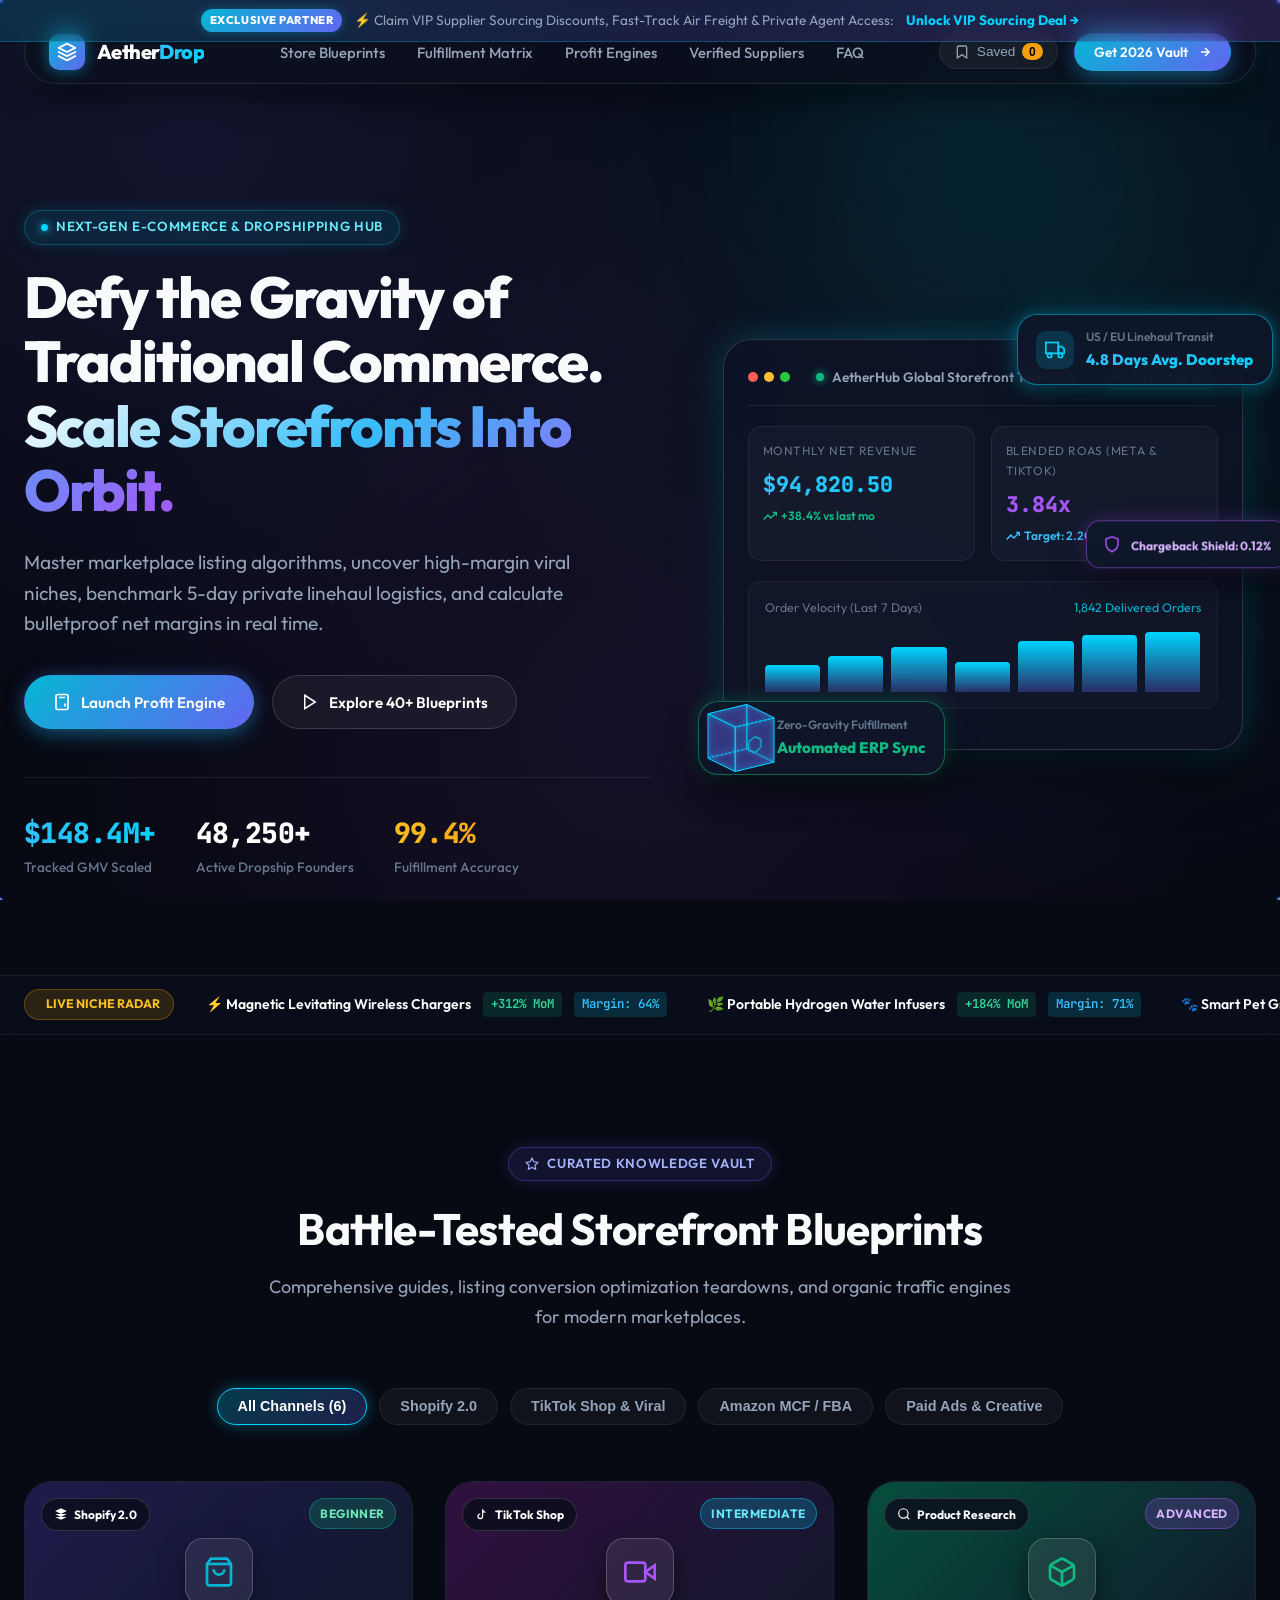
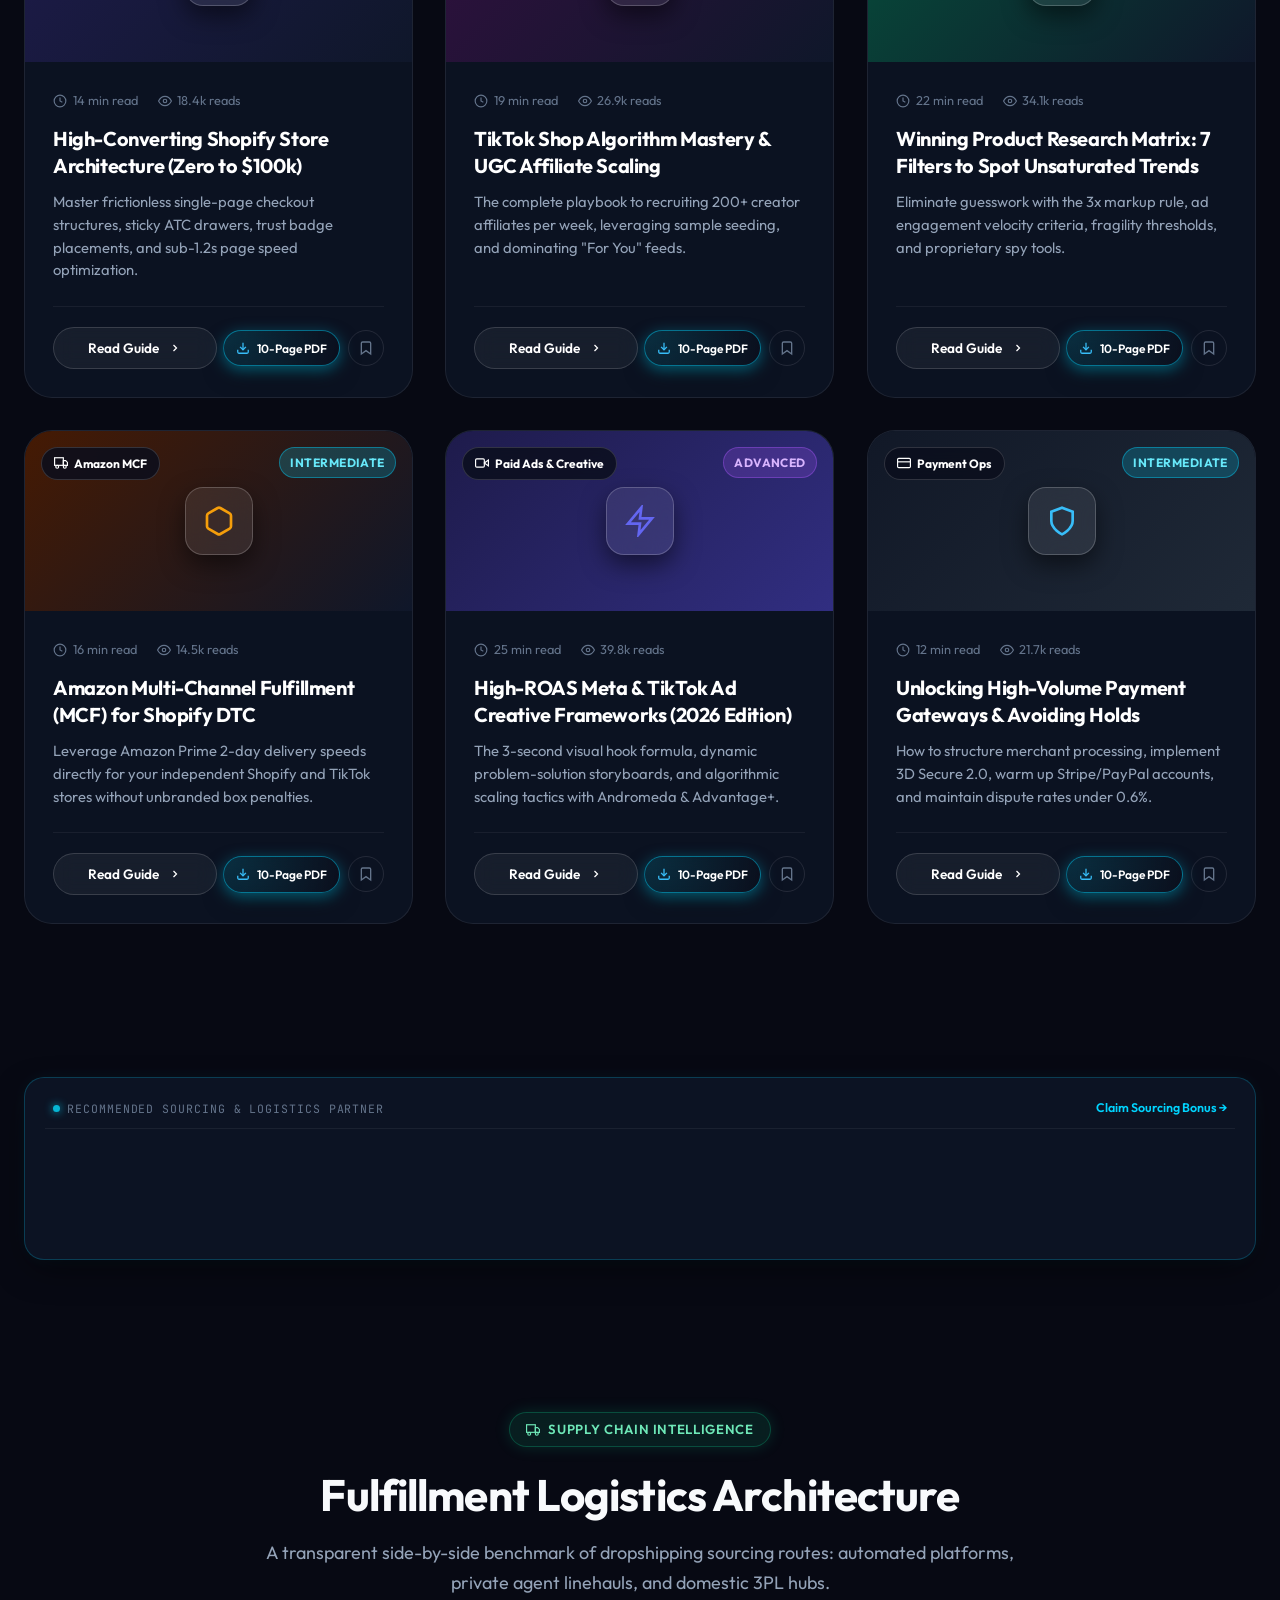
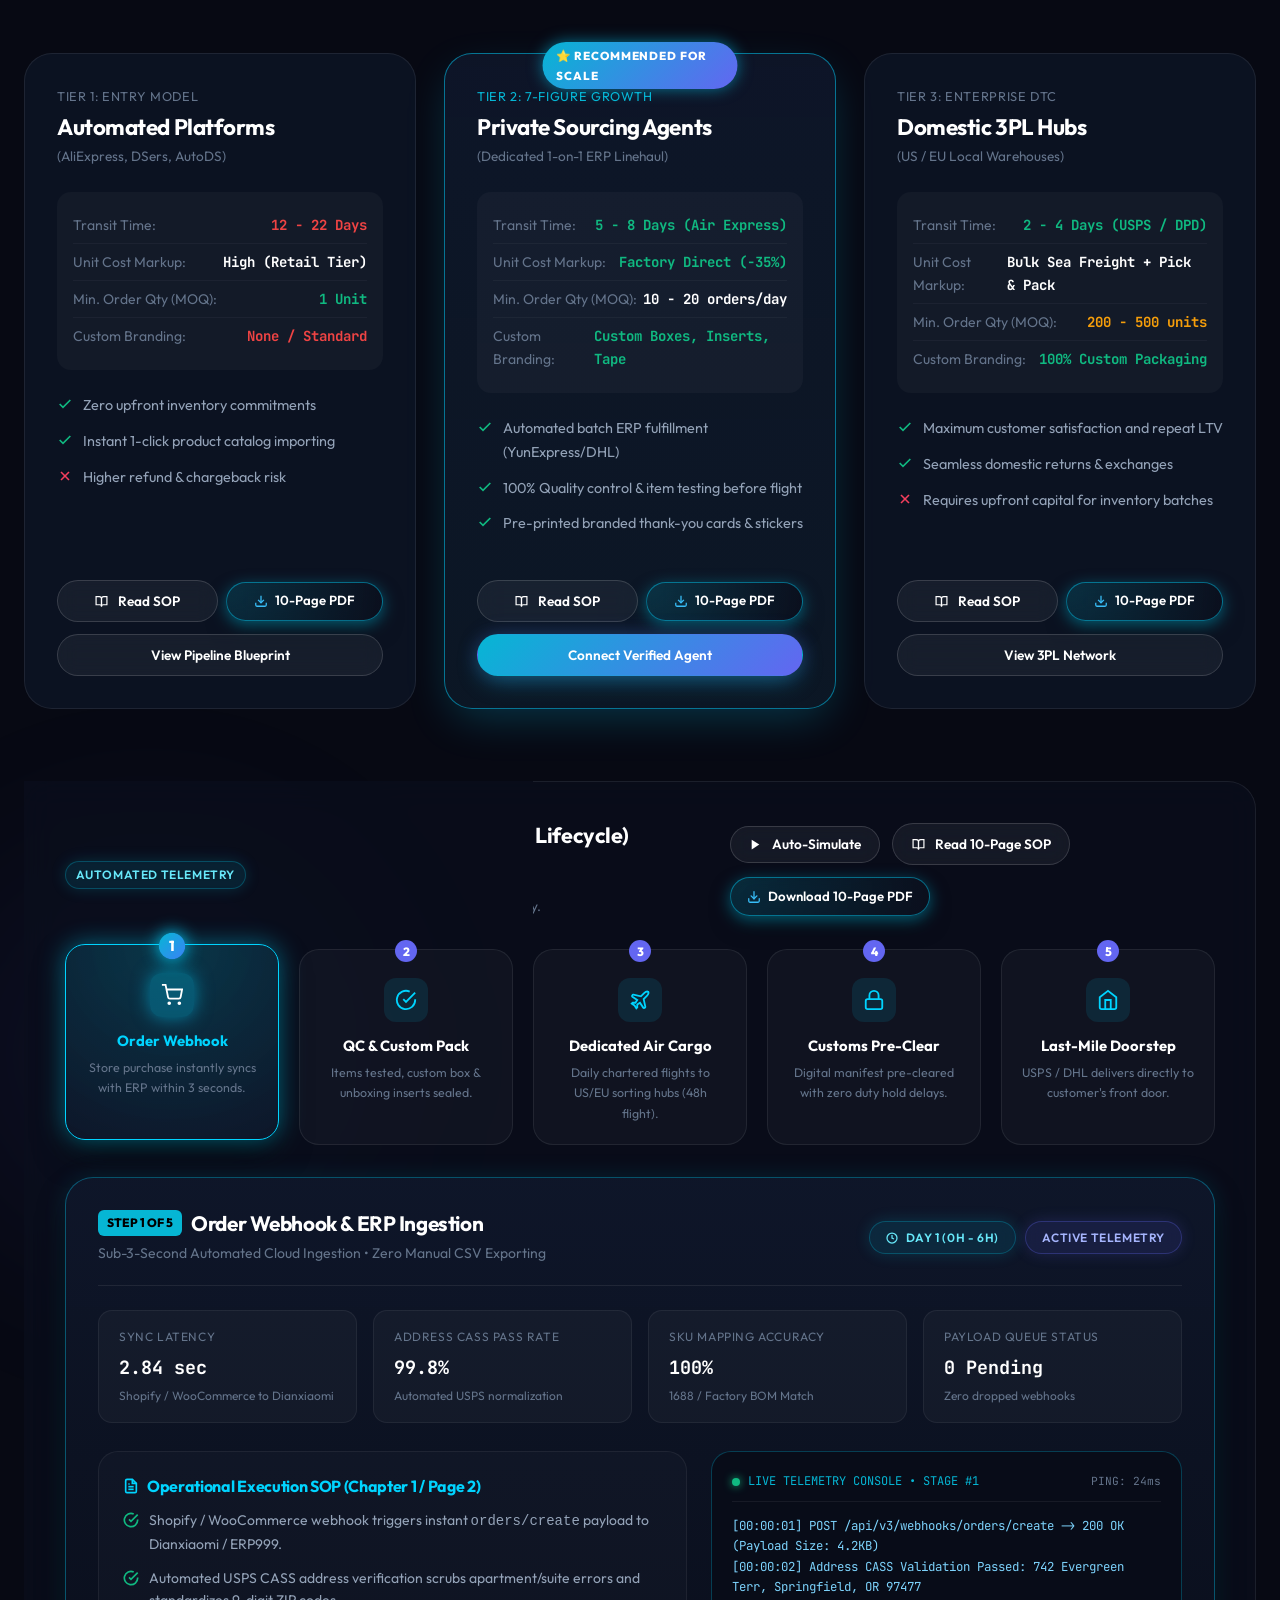
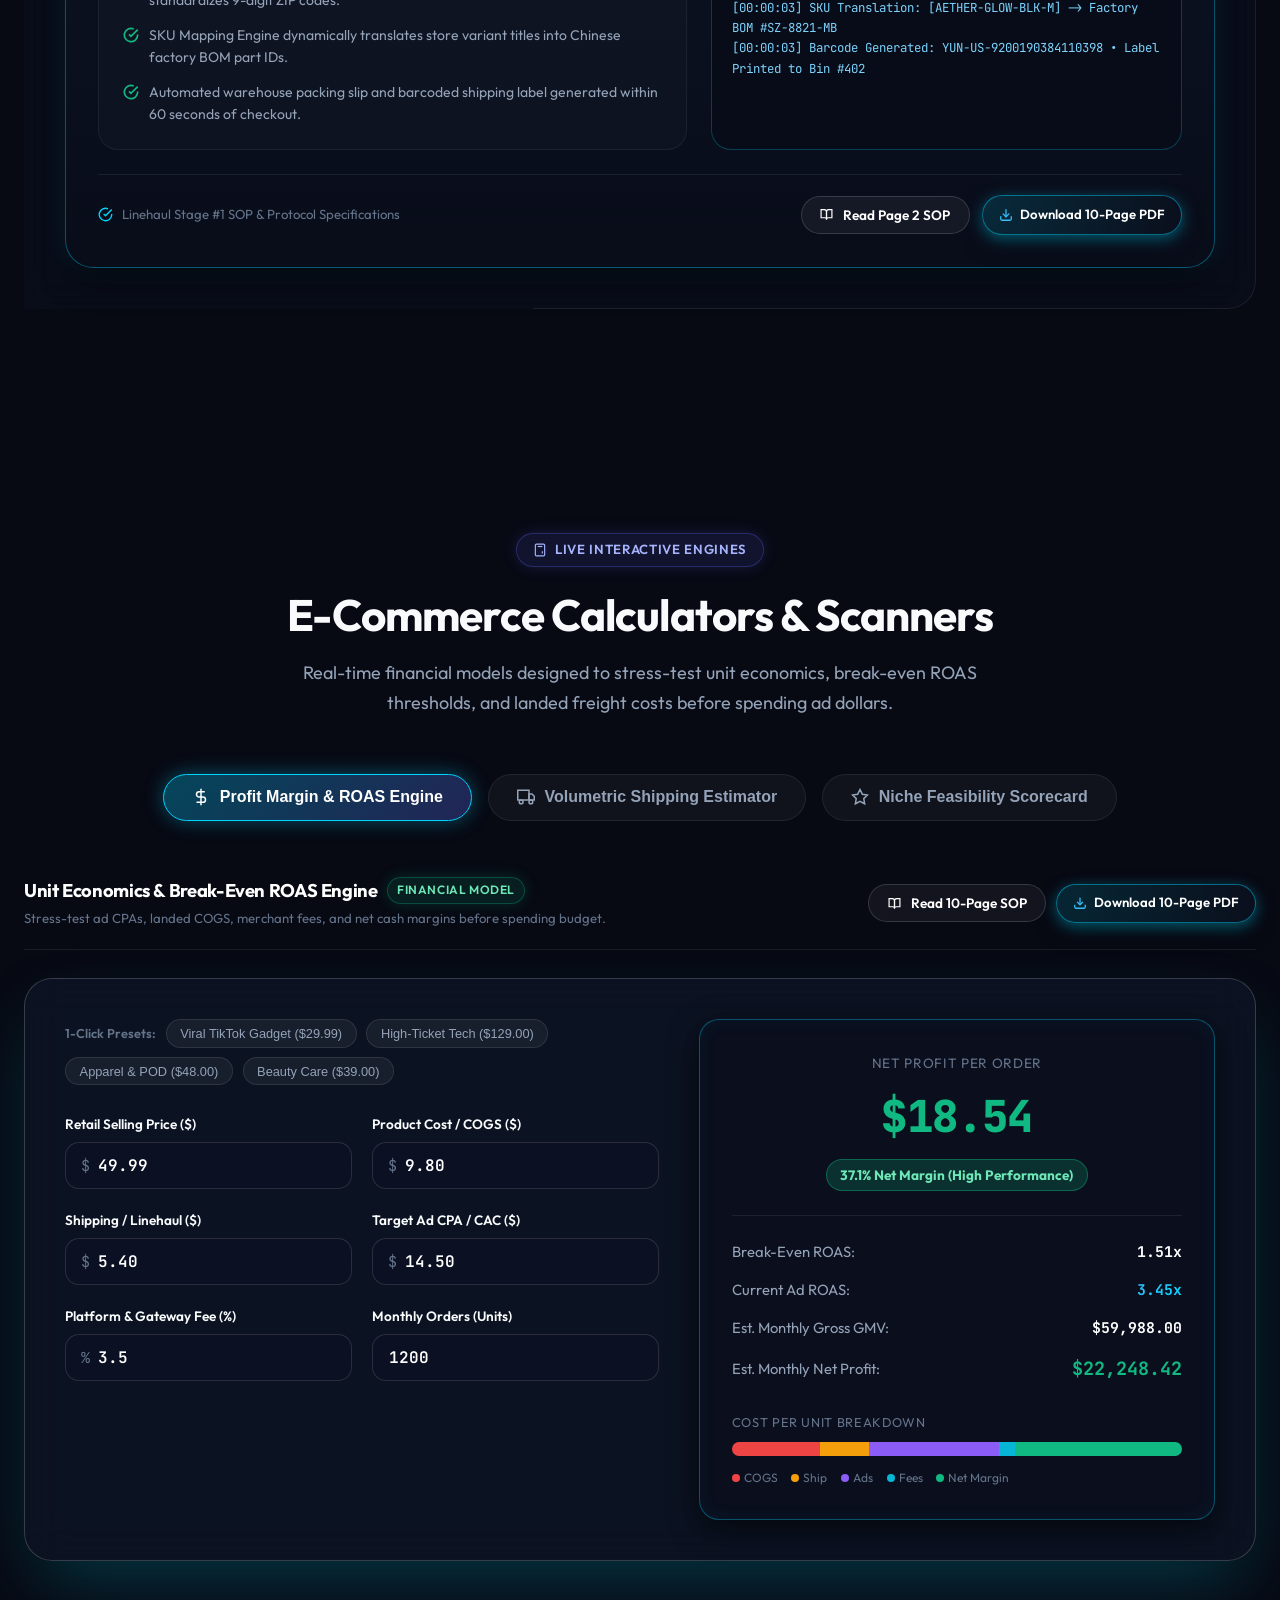
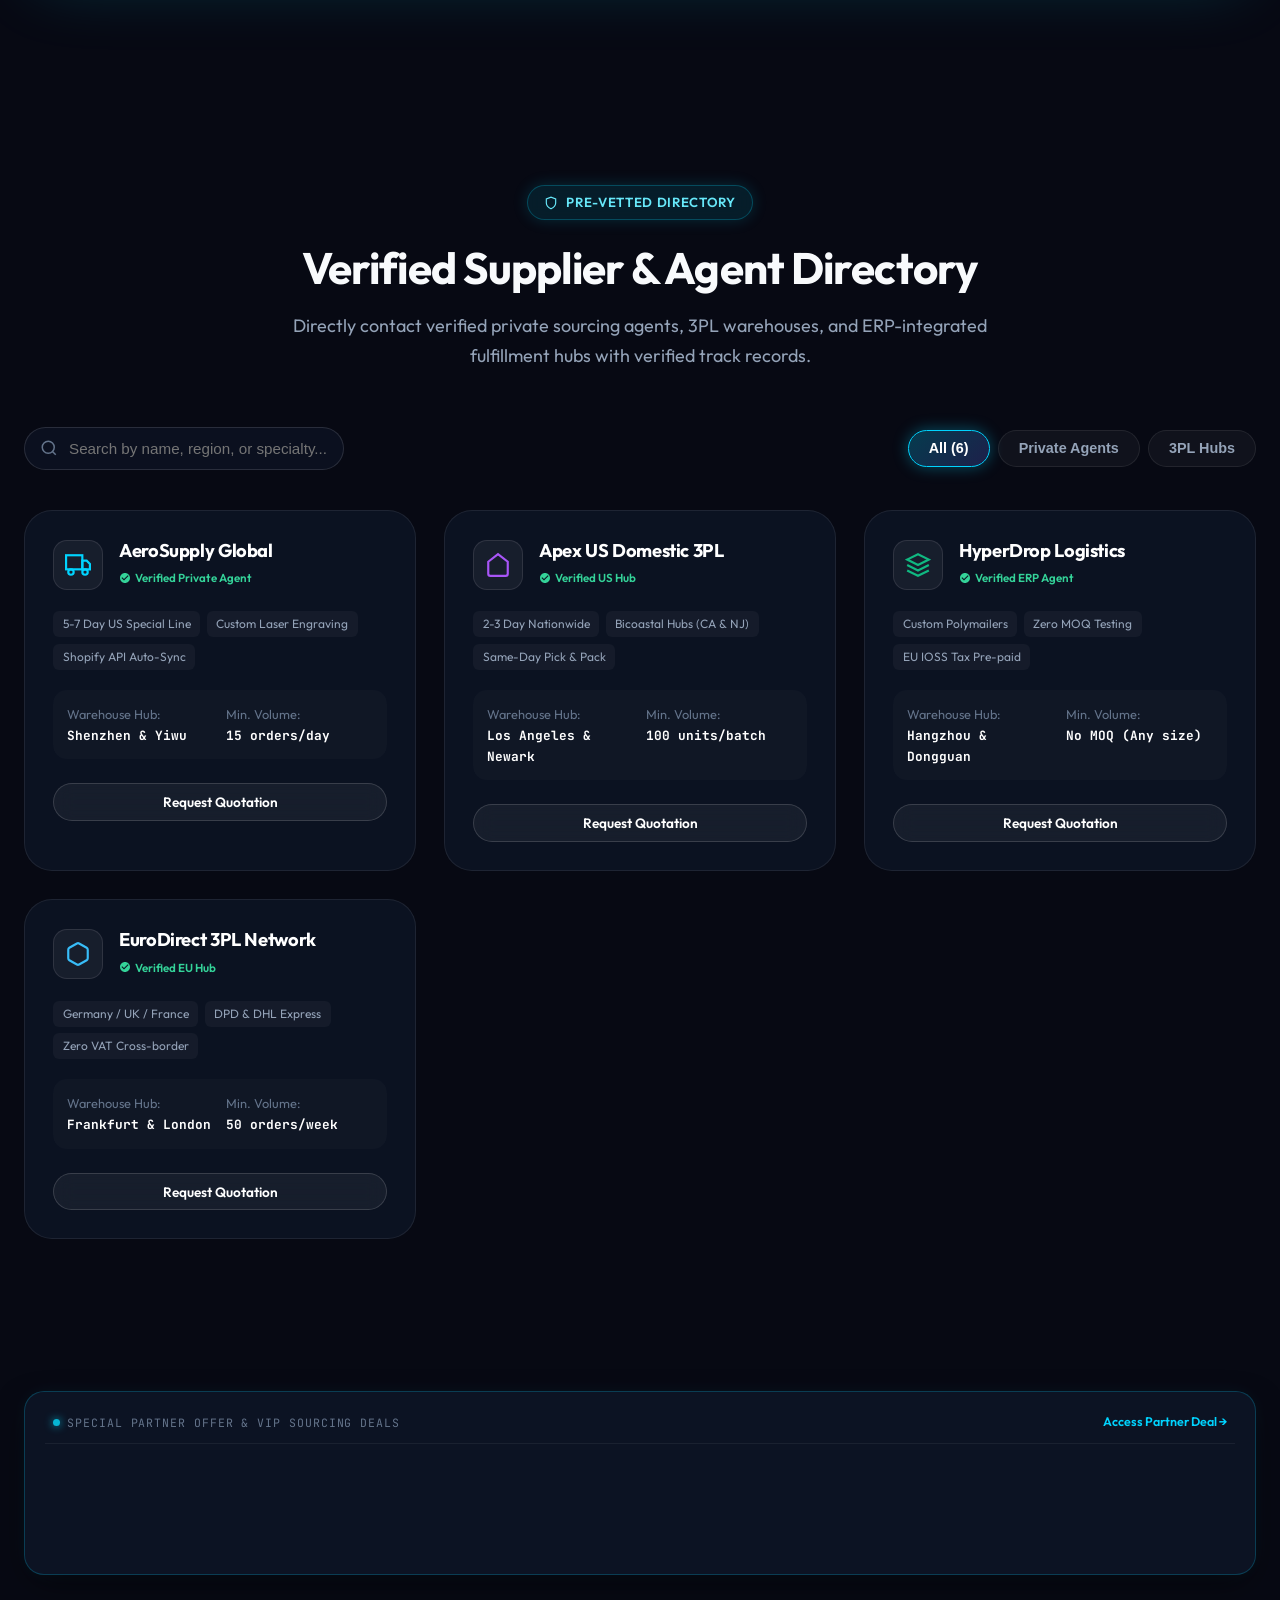
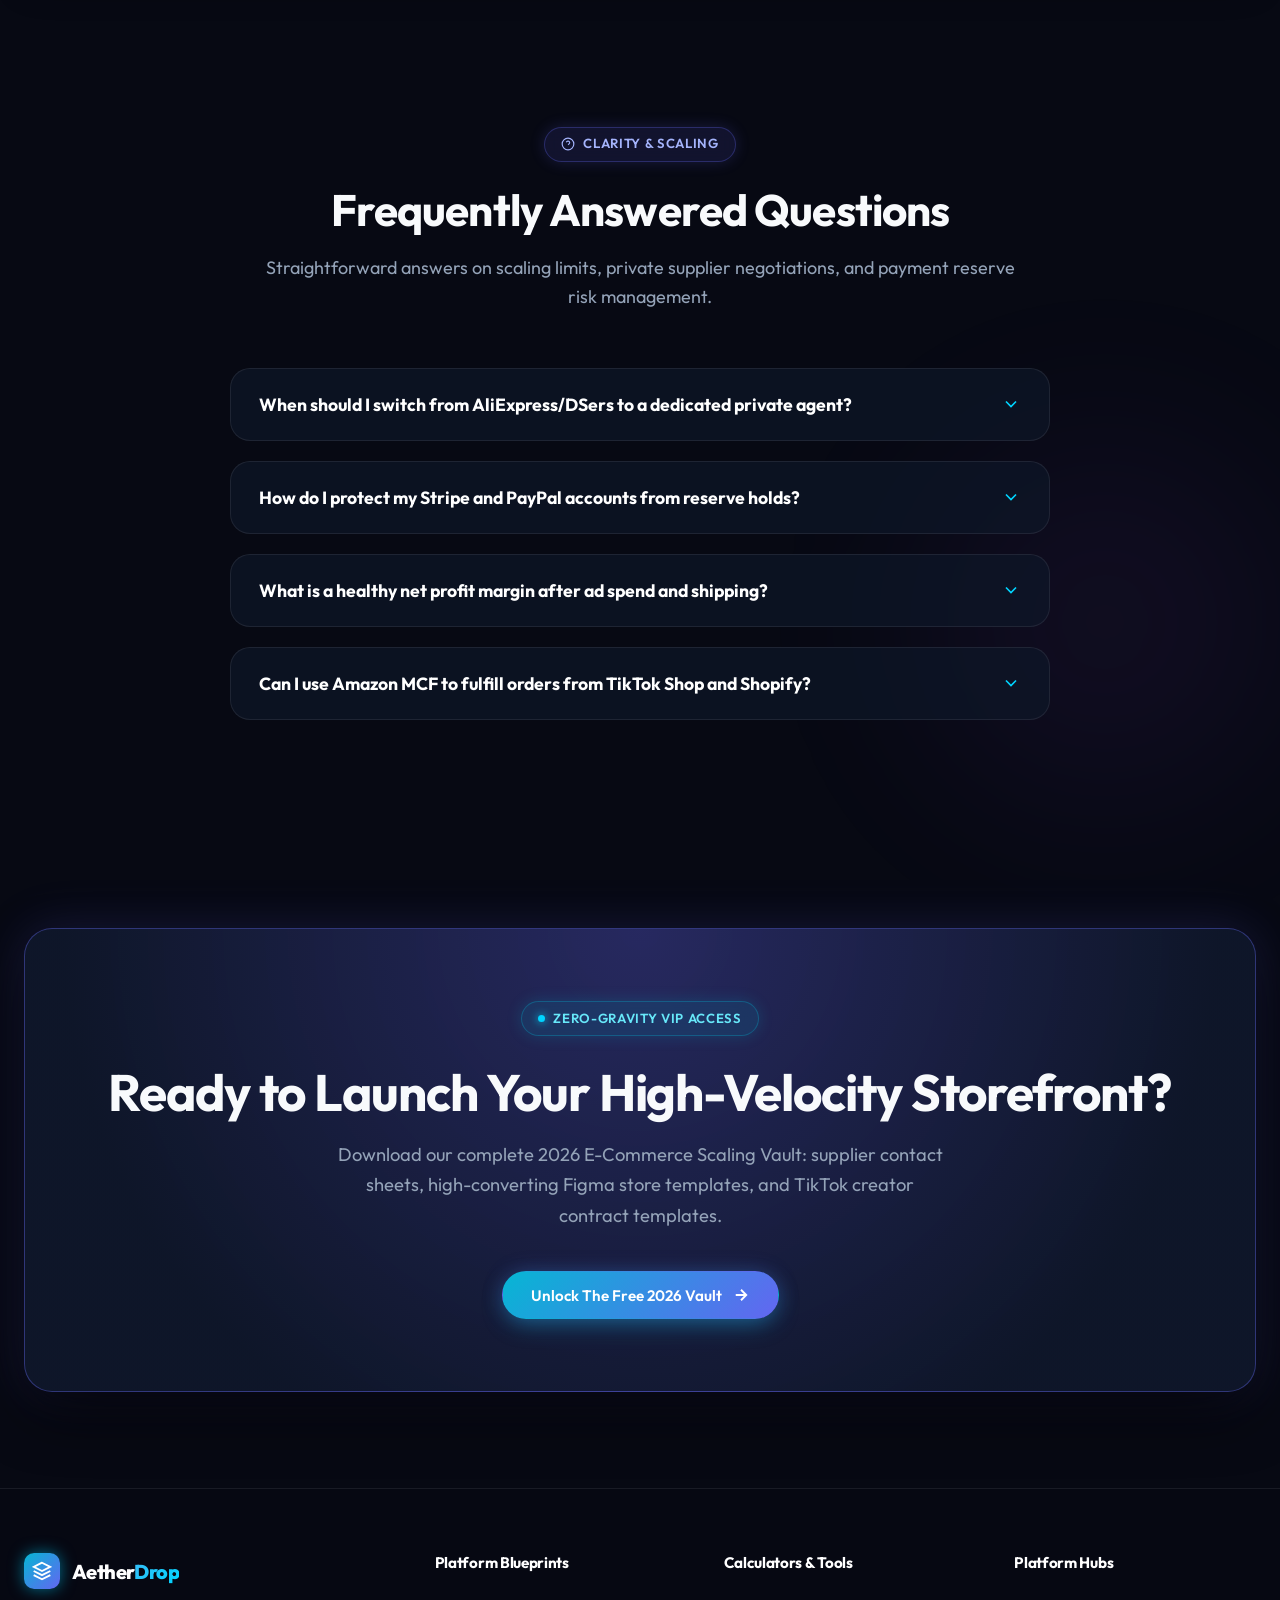
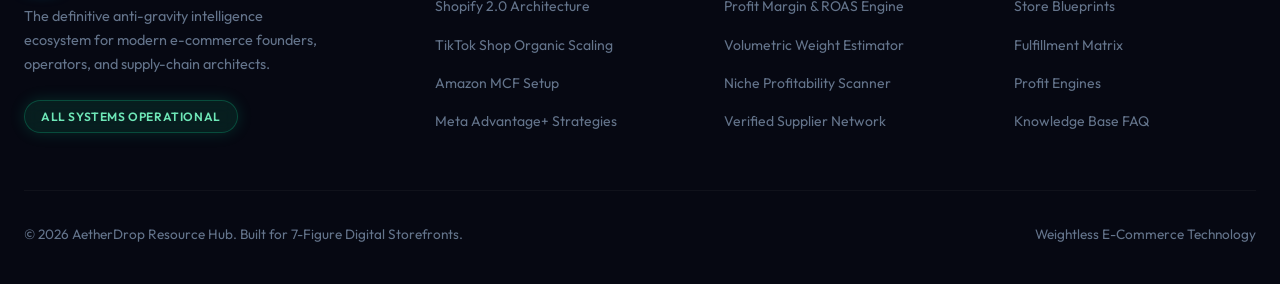
==== d web/index.html @ c81fbbc3 "Add files via upload" ====
<!DOCTYPE html>
<html lang="en">
<head>
  <meta charset="UTF-8">
  <meta name="viewport" content="width=device-width, initial-scale=1.0">
  <meta name="description" content="AetherDrop - The premier Anti-Gravity E-Commerce & Dropshipping Resource Hub. Blueprints, profit calculators, supplier directories, and automated supply-chain intelligence.">
  <meta name="keywords" content="dropshipping, ecommerce, shopify, tiktok shop, profit margin calculator, fulfillment, supply chain, sourcing agents">
  <title>AetherDrop — Anti-Gravity E-Commerce & Dropshipping Hub</title>

  <!-- Google Fonts: Outfit & JetBrains Mono -->
  <link rel="preconnect" href="https://fonts.googleapis.com">
  <link rel="preconnect" href="https://fonts.gstatic.com" crossorigin>
  <link href="https://fonts.googleapis.com/css2?family=JetBrains+Mono:wght@400;600;800&family=Outfit:wght@300;400;500;600;700;800;900&display=swap" rel="stylesheet">

  <!-- Core Stylesheet -->
  <link rel="stylesheet" href="styles.css">

  <!-- Ad Network Scripts -->
  <script src="https://pl31269413.profitableratecpmnetwork.com/a3/d0/b9/a3d0b976d234606253e33031d19b4349.js"></script>
  <script src="https://pl31269416.profitableratecpmnetwork.com/a6/7e/92/a67e9233f75f661ee5874baf4f6788b2.js"></script>
</head>
<body>

  <!-- Top Sponsored Partner Announcement Bar -->
  <div class="sponsored-announcement-bar">
    <div class="sponsored-announcement-content">
      <span class="sponsored-tag-badge">Exclusive Partner</span>
      <span>⚡ Claim VIP Supplier Sourcing Discounts, Fast-Track Air Freight & Private Agent Access:</span>
      <a href="https://www.profitableratecpmnetwork.com/amspcnscr?key=47a7763944a29938f61984e3f44174b0" target="_blank" rel="noopener noreferrer" class="sponsored-link-cta">
        Unlock VIP Sourcing Deal &rarr;
      </a>
    </div>
  </div>

  <!-- Dynamic Anti-Gravity Canvas Background -->
  <canvas id="gravity-canvas"></canvas>

  <!-- Cosmic Ambient Glow Orbs -->
  <div class="cosmic-orb cosmic-orb-1"></div>
  <div class="cosmic-orb cosmic-orb-2"></div>
  <div class="cosmic-orb cosmic-orb-3"></div>

  <!-- =========================================================================
       1. Floating Header & Navigation
       ========================================================================= -->
  <header class="header-nav" id="main-header">
    <div class="container">
      <nav class="nav-container glass-panel" aria-label="Main Navigation">
        <a href="#hero" class="brand-logo" id="logo-link">
          <div class="logo-orb">
            <svg viewBox="0 0 24 24" fill="none" stroke="currentColor" stroke-width="2.2" stroke-linecap="round" stroke-linejoin="round">
              <path d="M12 2L2 7l10 5 10-5-10-5zM2 17l10 5 10-5M2 12l10 5 10-5"/>
            </svg>
          </div>
          <span>Aether<span class="gradient-text-cyan">Drop</span></span>
        </a>

        <ul class="nav-links" id="nav-menu">
          <li><a href="blueprints.html" class="nav-link" target="_blank">Store Blueprints</a></li>
          <li><a href="logistics.html" class="nav-link" target="_blank">Fulfillment Matrix</a></li>
          <li><a href="calculators.html" class="nav-link" target="_blank">Profit Engines</a></li>
          <li><a href="suppliers.html" class="nav-link" target="_blank">Verified Suppliers</a></li>
          <li><a href="faq.html" class="nav-link" target="_blank">FAQ</a></li>
        </ul>

        <div class="nav-actions">
          <button class="bookmark-counter-btn" id="saved-bookmarks-btn" title="View Saved Blueprints">
            <svg width="16" height="16" viewBox="0 0 24 24" fill="none" stroke="currentColor" stroke-width="2">
              <path d="M19 21l-7-5-7 5V5a2 2 0 0 1 2-2h10a2 2 0 0 1 2 2z"></path>
            </svg>
            <span>Saved</span>
            <span class="bookmark-badge" id="bookmark-count">0</span>
          </button>

          <button class="btn btn-primary btn-sm" id="btn-open-blueprint">
            <span>Get 2026 Vault</span>
            <svg width="14" height="14" viewBox="0 0 24 24" fill="none" stroke="currentColor" stroke-width="2.5"><path d="M5 12h14M12 5l7 7-7 7"/></svg>
          </button>

          <button class="mobile-menu-toggle" id="mobile-toggle" aria-label="Toggle Navigation">
            <svg width="24" height="24" viewBox="0 0 24 24" fill="none" stroke="currentColor" stroke-width="2"><line x1="3" y1="12" x2="21" y2="12"></line><line x1="3" y1="6" x2="21" y2="6"></line><line x1="3" y1="18" x2="21" y2="18"></line></svg>
          </button>
        </div>
      </nav>
    </div>
  </header>

  <main>
    <!-- =======================================================================
         2. Hero Section: Anti-Gravity 3D Mockup & High-Converting Headline
         ======================================================================= -->
    <section class="hero-section" id="hero">
      <div class="container">
        <div class="hero-grid">
          
          <!-- Left Column: Copy & Actions -->
          <div class="hero-content">
            <div class="badge-tag cyan">
              <span class="pulse-dot"></span>
              <span>Next-Gen E-Commerce & Dropshipping Hub</span>
            </div>

            <h1 class="hero-headline">
              Defy the Gravity of Traditional Commerce. <br>
              <span class="gradient-text">Scale Storefronts Into Orbit.</span>
            </h1>

            <p class="hero-subheadline">
              Master marketplace listing algorithms, uncover high-margin viral niches, benchmark 5-day private linehaul logistics, and calculate bulletproof net margins in real time.
            </p>

            <div class="hero-cta-group">
              <a href="calculators.html" class="btn btn-primary" id="hero-calc-cta" target="_blank">
                <svg width="18" height="18" viewBox="0 0 24 24" fill="none" stroke="currentColor" stroke-width="2.2"><rect x="4" y="2" width="16" height="20" rx="2"></rect><line x1="8" y1="6" x2="16" y2="6"></line><line x1="16" y1="14" x2="16" y2="18"></line><path d="M16 10h.01M12 10h.01M8 10h.01M12 14h.01M8 14h.01M12 18h.01M8 18h.01"></path></svg>
                <span>Launch Profit Engine</span>
              </a>

              <a href="blueprints.html" class="btn btn-secondary" id="hero-vault-cta" target="_blank">
                <svg width="18" height="18" viewBox="0 0 24 24" fill="none" stroke="currentColor" stroke-width="2"><polygon points="5 3 19 12 5 21 5 3"></polygon></svg>
                <span>Explore 40+ Blueprints</span>
              </a>
            </div>

            <!-- Social Proof Statistics -->
            <div class="hero-stats-row">
              <div class="stat-item">
                <span class="stat-number gradient-text-cyan">$148.4M+</span>
                <span class="stat-label">Tracked GMV Scaled</span>
              </div>
              <div class="stat-item">
                <span class="stat-number">48,250+</span>
                <span class="stat-label">Active Dropship Founders</span>
              </div>
              <div class="stat-item">
                <span class="stat-number gradient-text-gold">99.4%</span>
                <span class="stat-label">Fulfillment Accuracy</span>
              </div>
            </div>
          </div>

          <!-- Right Column: 3D Weightless Floating Stage -->
          <div class="hero-stage-container">
            <div class="floating-3d-stage" id="hero-3d-stage">
              
              <!-- Main 3D Floating Dashboard Mockup -->
              <div class="mockup-dashboard float-slow">
                <div class="mockup-header">
                  <div class="mockup-dots">
                    <span class="mockup-dot red"></span>
                    <span class="mockup-dot yellow"></span>
                    <span class="mockup-dot green"></span>
                  </div>
                  <div class="mockup-title">
                    <span class="live-indicator"></span>
                    <span>AetherHub Global Storefront Telemetry</span>
                  </div>
                  <span class="badge-tag emerald" style="margin-bottom:0; padding: 0.15rem 0.55rem; font-size:0.7rem;">Active Synced</span>
                </div>

                <!-- KPI Metrics in Mockup -->
                <div class="mockup-kpi-grid">
                  <div class="mockup-kpi-card">
                    <div class="kpi-title">Monthly Net Revenue</div>
                    <div class="kpi-value gradient-text-cyan">$94,820.50</div>
                    <div class="kpi-trend">
                      <svg width="14" height="14" viewBox="0 0 24 24" fill="none" stroke="currentColor" stroke-width="2.5"><polyline points="23 6 13.5 15.5 8.5 10.5 1 18"></polyline><polyline points="17 6 23 6 23 12"></polyline></svg>
                      <span>+38.4% vs last mo</span>
                    </div>
                  </div>

                  <div class="mockup-kpi-card">
                    <div class="kpi-title">Blended ROAS (Meta & TikTok)</div>
                    <div class="kpi-value" style="color: #a855f7;">3.84x</div>
                    <div class="kpi-trend" style="color: #38bdf8;">
                      <svg width="14" height="14" viewBox="0 0 24 24" fill="none" stroke="currentColor" stroke-width="2.5"><polyline points="23 6 13.5 15.5 8.5 10.5 1 18"></polyline><polyline points="17 6 23 6 23 12"></polyline></svg>
                      <span>Target: 2.20x</span>
                    </div>
                  </div>
                </div>

                <!-- Vector Mini Chart -->
                <div class="mockup-chart">
                  <div class="chart-header">
                    <span>Order Velocity (Last 7 Days)</span>
                    <span style="color: var(--accent-cyan);">1,842 Delivered Orders</span>
                  </div>
                  <div class="chart-bars-wrap">
                    <div class="chart-bar" style="height: 45%;"></div>
                    <div class="chart-bar" style="height: 60%;"></div>
                    <div class="chart-bar" style="height: 75%;"></div>
                    <div class="chart-bar" style="height: 50%;"></div>
                    <div class="chart-bar" style="height: 85%;"></div>
                    <div class="chart-bar" style="height: 95%;"></div>
                    <div class="chart-bar" style="height: 100%;"></div>
                  </div>
                </div>
              </div>

              <!-- Satellite Floating Element 1: Express Delivery Badge -->
              <div class="floating-satellite-1 float-fast">
                <div class="satellite-icon-wrap">
                  <svg width="20" height="20" viewBox="0 0 24 24" fill="none" stroke="currentColor" stroke-width="2"><rect x="1" y="3" width="15" height="13"></rect><polygon points="16 8 20 8 23 11 23 16 16 16 16 8"></polygon><circle cx="5.5" cy="18.5" r="2.5"></circle><circle cx="18.5" cy="18.5" r="2.5"></circle></svg>
                </div>
                <div>
                  <div class="satellite-text-top">US / EU Linehaul Transit</div>
                  <div class="satellite-text-val gradient-text-cyan">4.8 Days Avg. Doorstep</div>
                </div>
              </div>

              <!-- Satellite Floating Element 2: 3D Rotating Shipping Box -->
              <div class="floating-satellite-2 float-delayed">
                <div class="zero-g-box">
                  <div class="box-face front">
                    <svg width="20" height="20" viewBox="0 0 24 24" fill="none" stroke="#06b6d4" stroke-width="2"><path d="M21 16V8a2 2 0 0 0-1-1.73l-7-4a2 2 0 0 0-2 0l-7 4A2 2 0 0 0 3 8v8a2 2 0 0 0 1 1.73l7 4a2 2 0 0 0 2 0l7-4A2 2 0 0 0 21 16z"></path></svg>
                  </div>
                  <div class="box-face back"></div>
                  <div class="box-face right"></div>
                  <div class="box-face left"></div>
                  <div class="box-face top"></div>
                  <div class="box-face bottom"></div>
                </div>
                <div>
                  <div class="satellite-text-top">Zero-Gravity Fulfillment</div>
                  <div class="satellite-text-val" style="color:#10b981;">Automated ERP Sync</div>
                </div>
              </div>

              <!-- Satellite Floating Element 3: Chargeback Shield -->
              <div class="floating-satellite-3 float-reverse">
                <svg width="18" height="18" viewBox="0 0 24 24" fill="none" stroke="#a855f7" stroke-width="2"><path d="M12 22s8-4 8-10V5l-8-3-8 3v7c0 6 8 10 8 10z"></path></svg>
                <div>
                  <span style="font-size:0.75rem; color:#d8b4fe; font-weight:700;">Chargeback Shield: 0.12%</span>
                </div>
              </div>

            </div>
          </div>

        </div>
      </div>
    </section>

    <!-- =======================================================================
         3. Live Trending Niche Radar Ticker
         ======================================================================= -->
    <div class="trending-ticker-bar" aria-label="Trending Niche Radar">
      <div class="container">
        <div class="ticker-inner">
          <div class="ticker-label">
            <span class="pulse-dot"></span>
            <span>Live Niche Radar</span>
          </div>

          <div class="ticker-scroll-track" id="ticker-track">
            <div class="ticker-item">
              <span class="ticker-niche-name">⚡ Magnetic Levitating Wireless Chargers</span>
              <span class="ticker-metric green">+312% MoM</span>
              <span class="ticker-metric cyan">Margin: 64%</span>
            </div>
            <div class="ticker-item">
              <span class="ticker-niche-name">🌿 Portable Hydrogen Water Infusers</span>
              <span class="ticker-metric green">+184% MoM</span>
              <span class="ticker-metric cyan">Margin: 71%</span>
            </div>
            <div class="ticker-item">
              <span class="ticker-niche-name">🐾 Smart Pet Grooming Vacuum Kits</span>
              <span class="ticker-metric green">+240% MoM</span>
              <span class="ticker-metric cyan">Margin: 58%</span>
            </div>
            <div class="ticker-item">
              <span class="ticker-niche-name">🎧 RGB Bone-Conduction Sport Earbuds</span>
              <span class="ticker-metric green">+152% MoM</span>
              <span class="ticker-metric cyan">Margin: 67%</span>
            </div>
            <div class="ticker-item">
              <span class="ticker-niche-name">💡 Kinetic Sculptural Ambient Lamps</span>
              <span class="ticker-metric green">+290% MoM</span>
              <span class="ticker-metric cyan">Margin: 76%</span>
            </div>
          </div>
        </div>
      </div>
    </div>

    <!-- =======================================================================
         4. Platform Tutorials & Storefront Blueprints
         ======================================================================= -->
    <section class="section-tutorials" id="tutorials">
      <div class="container">
        
        <div class="section-header">
          <div class="badge-tag">
            <svg width="14" height="14" viewBox="0 0 24 24" fill="none" stroke="currentColor" stroke-width="2"><polygon points="12 2 15.09 8.26 22 9.27 17 14.14 18.18 21.02 12 17.77 5.82 21.02 7 14.14 2 9.27 8.91 8.26 12 2"></polygon></svg>
            <span>Curated Knowledge Vault</span>
          </div>
          <h2 class="section-title">Battle-Tested Storefront Blueprints</h2>
          <p class="section-subtitle">Comprehensive guides, listing conversion optimization teardowns, and organic traffic engines for modern marketplaces.</p>
        </div>

        <!-- Filter Navigation Pills -->
        <div class="tutorial-filter-bar" role="tablist">
          <button class="filter-pill active" data-category="all" role="tab">All Channels (6)</button>
          <button class="filter-pill" data-category="shopify" role="tab">Shopify 2.0</button>
          <button class="filter-pill" data-category="tiktok" role="tab">TikTok Shop & Viral</button>
          <button class="filter-pill" data-category="amazon" role="tab">Amazon MCF / FBA</button>
          <button class="filter-pill" data-category="ads" role="tab">Paid Ads & Creative</button>
        </div>

        <!-- Tutorials Grid -->
        <div class="tutorials-grid" id="tutorials-container">
          
          <!-- Tutorial Card 1: Shopify 2.0 -->
          <article class="tutorial-card tilt-card" data-category="shopify" id="tutorial-1">
            <div class="card-banner">
              <div class="card-platform-badge">
                <svg width="14" height="14" viewBox="0 0 24 24" fill="currentColor"><path d="M12 2L2 7l10 5 10-5-10-5zM2 17l10 5 10-5M2 12l10 5 10-5"/></svg>
                <span>Shopify 2.0</span>
              </div>
              <span class="card-level-badge level-beginner">Beginner</span>
              <div class="card-center-icon">
                <svg width="32" height="32" viewBox="0 0 24 24" fill="none" stroke="#06b6d4" stroke-width="2"><path d="M6 2L3 6v14a2 2 0 0 0 2 2h14a2 2 0 0 0 2-2V6l-3-4z"></path><line x1="3" y1="6" x2="21" y2="6"></line><path d="M16 10a4 4 0 0 1-8 0"></path></svg>
              </div>
            </div>
            <div class="card-body">
              <div class="card-meta">
                <span class="meta-point">
                  <svg width="14" height="14" viewBox="0 0 24 24" fill="none" stroke="currentColor" stroke-width="2"><circle cx="12" cy="12" r="10"></circle><polyline points="12 6 12 12 16 14"></polyline></svg>
                  <span>14 min read</span>
                </span>
                <span class="meta-point">
                  <svg width="14" height="14" viewBox="0 0 24 24" fill="none" stroke="currentColor" stroke-width="2"><path d="M1 12s4-8 11-8 11 8 11 8-4 8-11 8-11-8-11-8z"></path><circle cx="12" cy="12" r="3"></circle></svg>
                  <span>18.4k reads</span>
                </span>
              </div>
              <h3 class="card-title">High-Converting Shopify Store Architecture (Zero to $100k)</h3>
              <p class="card-description">Master frictionless single-page checkout structures, sticky ATC drawers, trust badge placements, and sub-1.2s page speed optimization.</p>
              <div class="card-footer" style="display:flex; align-items:center; justify-content:space-between; gap:0.5rem;">
                <div style="display:flex; align-items:center; gap:0.4rem; flex:1;">
                  <a href="guide.html?id=shopify-zero-to-100k" target="_blank" class="btn btn-secondary btn-sm" style="flex:1;">
                    <span>Read Guide</span>
                    <svg width="12" height="12" viewBox="0 0 24 24" fill="none" stroke="currentColor" stroke-width="2.5"><polyline points="9 18 15 12 9 6"></polyline></svg>
                  </a>
                  <a href="#" class="btn-anti-gravity-download btn-sm" onclick="App.downloadGuidePdf('shopify-zero-to-100k', event)" aria-label="Download 10-Page PDF" title="Download 10-Page PDF Blueprint" style="padding:0.45rem 0.75rem; font-size:0.75rem; white-space:nowrap;">
                    <svg class="download-icon" width="13" height="13" viewBox="0 0 24 24" fill="none" stroke="currentColor" stroke-width="2.2"><path d="M21 15v4a2 2 0 0 1-2 2H5a2 2 0 0 1-2-2v-4"></path><polyline points="7 10 12 15 17 10"></polyline><line x1="12" y1="15" x2="12" y2="3"></line></svg>
                    <span>10-Page PDF</span>
                  </a>
                </div>
                <button class="btn-bookmark" data-target="shopify-zero-to-100k" aria-label="Bookmark Guide">
                  <svg width="16" height="16" viewBox="0 0 24 24" fill="none" stroke="currentColor" stroke-width="2"><path d="M19 21l-7-5-7 5V5a2 2 0 0 1 2-2h10a2 2 0 0 1 2 2z"></path></svg>
                </button>
              </div>
            </div>
          </article>

          <!-- Tutorial Card 2: TikTok Shop -->
          <article class="tutorial-card tilt-card" data-category="tiktok" id="tutorial-2">
            <div class="card-banner" style="background: linear-gradient(135deg, #31103f 0%, #0f172a 100%);">
              <div class="card-platform-badge">
                <svg width="14" height="14" viewBox="0 0 24 24" fill="none" stroke="currentColor" stroke-width="2"><path d="M9 12a4 4 0 1 0 4 4V4a5 5 0 0 0 5 5"></path></svg>
                <span>TikTok Shop</span>
              </div>
              <span class="card-level-badge level-intermediate">Intermediate</span>
              <div class="card-center-icon">
                <svg width="32" height="32" viewBox="0 0 24 24" fill="none" stroke="#a855f7" stroke-width="2"><polygon points="23 7 16 12 23 17 23 7"></polygon><rect x="1" y="5" width="15" height="14" rx="2" ry="2"></rect></svg>
              </div>
            </div>
            <div class="card-body">
              <div class="card-meta">
                <span class="meta-point">
                  <svg width="14" height="14" viewBox="0 0 24 24" fill="none" stroke="currentColor" stroke-width="2"><circle cx="12" cy="12" r="10"></circle><polyline points="12 6 12 12 16 14"></polyline></svg>
                  <span>19 min read</span>
                </span>
                <span class="meta-point">
                  <svg width="14" height="14" viewBox="0 0 24 24" fill="none" stroke="currentColor" stroke-width="2"><path d="M1 12s4-8 11-8 11 8 11 8-4 8-11 8-11-8-11-8z"></path><circle cx="12" cy="12" r="3"></circle></svg>
                  <span>26.9k reads</span>
                </span>
              </div>
              <h3 class="card-title">TikTok Shop Algorithm Mastery & UGC Affiliate Scaling</h3>
              <p class="card-description">The complete playbook to recruiting 200+ creator affiliates per week, leveraging sample seeding, and dominating "For You" feeds.</p>
              <div class="card-footer" style="display:flex; align-items:center; justify-content:space-between; gap:0.5rem;">
                <div style="display:flex; align-items:center; gap:0.4rem; flex:1;">
                  <a href="guide.html?id=tiktok-affiliate-mastery" target="_blank" class="btn btn-secondary btn-sm" style="flex:1;">
                    <span>Read Guide</span>
                    <svg width="12" height="12" viewBox="0 0 24 24" fill="none" stroke="currentColor" stroke-width="2.5"><polyline points="9 18 15 12 9 6"></polyline></svg>
                  </a>
                  <a href="#" class="btn-anti-gravity-download btn-sm" onclick="App.downloadGuidePdf('tiktok-affiliate-mastery', event)" aria-label="Download 10-Page PDF" title="Download 10-Page PDF Blueprint" style="padding:0.45rem 0.75rem; font-size:0.75rem; white-space:nowrap;">
                    <svg class="download-icon" width="13" height="13" viewBox="0 0 24 24" fill="none" stroke="currentColor" stroke-width="2.2"><path d="M21 15v4a2 2 0 0 1-2 2H5a2 2 0 0 1-2-2v-4"></path><polyline points="7 10 12 15 17 10"></polyline><line x1="12" y1="15" x2="12" y2="3"></line></svg>
                    <span>10-Page PDF</span>
                  </a>
                </div>
                <button class="btn-bookmark" data-target="tiktok-affiliate-mastery" aria-label="Bookmark Guide">
                  <svg width="16" height="16" viewBox="0 0 24 24" fill="none" stroke="currentColor" stroke-width="2"><path d="M19 21l-7-5-7 5V5a2 2 0 0 1 2-2h10a2 2 0 0 1 2 2z"></path></svg>
                </button>
              </div>
            </div>
          </article>

          <!-- Tutorial Card 3: Product Research Matrix -->
          <article class="tutorial-card tilt-card" data-category="all" id="tutorial-3">
            <div class="card-banner" style="background: linear-gradient(135deg, #064e3b 0%, #0f172a 100%);">
              <div class="card-platform-badge">
                <svg width="14" height="14" viewBox="0 0 24 24" fill="none" stroke="currentColor" stroke-width="2"><circle cx="11" cy="11" r="8"></circle><line x1="21" y1="21" x2="16.65" y2="16.65"></line></svg>
                <span>Product Research</span>
              </div>
              <span class="card-level-badge level-advanced">Advanced</span>
              <div class="card-center-icon">
                <svg width="32" height="32" viewBox="0 0 24 24" fill="none" stroke="#10b981" stroke-width="2"><path d="M21 16V8a2 2 0 0 0-1-1.73l-7-4a2 2 0 0 0-2 0l-7 4A2 2 0 0 0 3 8v8a2 2 0 0 0 1 1.73l7 4a2 2 0 0 0 2 0l7-4A2 2 0 0 0 21 16z"></path><polyline points="3.27 6.96 12 12.01 20.73 6.96"></polyline><line x1="12" y1="22.08" x2="12" y2="12"></line></svg>
              </div>
            </div>
            <div class="card-body">
              <div class="card-meta">
                <span class="meta-point">
                  <svg width="14" height="14" viewBox="0 0 24 24" fill="none" stroke="currentColor" stroke-width="2"><circle cx="12" cy="12" r="10"></circle><polyline points="12 6 12 12 16 14"></polyline></svg>
                  <span>22 min read</span>
                </span>
                <span class="meta-point">
                  <svg width="14" height="14" viewBox="0 0 24 24" fill="none" stroke="currentColor" stroke-width="2"><path d="M1 12s4-8 11-8 11 8 11 8-4 8-11 8-11-8-11-8z"></path><circle cx="12" cy="12" r="3"></circle></svg>
                  <span>34.1k reads</span>
                </span>
              </div>
              <h3 class="card-title">Winning Product Research Matrix: 7 Filters to Spot Unsaturated Trends</h3>
              <p class="card-description">Eliminate guesswork with the 3x markup rule, ad engagement velocity criteria, fragility thresholds, and proprietary spy tools.</p>
              <div class="card-footer" style="display:flex; align-items:center; justify-content:space-between; gap:0.5rem;">
                <div style="display:flex; align-items:center; gap:0.4rem; flex:1;">
                  <a href="guide.html?id=product-research-matrix" target="_blank" class="btn btn-secondary btn-sm" style="flex:1;">
                    <span>Read Guide</span>
                    <svg width="12" height="12" viewBox="0 0 24 24" fill="none" stroke="currentColor" stroke-width="2.5"><polyline points="9 18 15 12 9 6"></polyline></svg>
                  </a>
                  <a href="#" class="btn-anti-gravity-download btn-sm" onclick="App.downloadGuidePdf('product-research-matrix', event)" aria-label="Download 10-Page PDF" title="Download 10-Page PDF Blueprint" style="padding:0.45rem 0.75rem; font-size:0.75rem; white-space:nowrap;">
                    <svg class="download-icon" width="13" height="13" viewBox="0 0 24 24" fill="none" stroke="currentColor" stroke-width="2.2"><path d="M21 15v4a2 2 0 0 1-2 2H5a2 2 0 0 1-2-2v-4"></path><polyline points="7 10 12 15 17 10"></polyline><line x1="12" y1="15" x2="12" y2="3"></line></svg>
                    <span>10-Page PDF</span>
                  </a>
                </div>
                <button class="btn-bookmark" data-target="product-research-matrix" aria-label="Bookmark Guide">
                  <svg width="16" height="16" viewBox="0 0 24 24" fill="none" stroke="currentColor" stroke-width="2"><path d="M19 21l-7-5-7 5V5a2 2 0 0 1 2-2h10a2 2 0 0 1 2 2z"></path></svg>
                </button>
              </div>
            </div>
          </article>

          <!-- Tutorial Card 4: Amazon MCF & Hybrid Dropship -->
          <article class="tutorial-card tilt-card" data-category="amazon" id="tutorial-4">
            <div class="card-banner" style="background: linear-gradient(135deg, #451a03 0%, #0f172a 100%);">
              <div class="card-platform-badge">
                <svg width="14" height="14" viewBox="0 0 24 24" fill="none" stroke="currentColor" stroke-width="2"><rect x="1" y="3" width="15" height="13"></rect><polygon points="16 8 20 8 23 11 23 16 16 16 16 8"></polygon><circle cx="5.5" cy="18.5" r="2.5"></circle><circle cx="18.5" cy="18.5" r="2.5"></circle></svg>
                <span>Amazon MCF</span>
              </div>
              <span class="card-level-badge level-intermediate">Intermediate</span>
              <div class="card-center-icon">
                <svg width="32" height="32" viewBox="0 0 24 24" fill="none" stroke="#f59e0b" stroke-width="2"><path d="M21 16V8a2 2 0 0 0-1-1.73l-7-4a2 2 0 0 0-2 0l-7 4A2 2 0 0 0 3 8v8a2 2 0 0 0 1 1.73l7 4a2 2 0 0 0 2 0l7-4A2 2 0 0 0 21 16z"></path></svg>
              </div>
            </div>
            <div class="card-body">
              <div class="card-meta">
                <span class="meta-point">
                  <svg width="14" height="14" viewBox="0 0 24 24" fill="none" stroke="currentColor" stroke-width="2"><circle cx="12" cy="12" r="10"></circle><polyline points="12 6 12 12 16 14"></polyline></svg>
                  <span>16 min read</span>
                </span>
                <span class="meta-point">
                  <svg width="14" height="14" viewBox="0 0 24 24" fill="none" stroke="currentColor" stroke-width="2"><path d="M1 12s4-8 11-8 11 8 11 8-4 8-11 8-11-8-11-8z"></path><circle cx="12" cy="12" r="3"></circle></svg>
                  <span>14.5k reads</span>
                </span>
              </div>
              <h3 class="card-title">Amazon Multi-Channel Fulfillment (MCF) for Shopify DTC</h3>
              <p class="card-description">Leverage Amazon Prime 2-day delivery speeds directly for your independent Shopify and TikTok stores without unbranded box penalties.</p>
              <div class="card-footer" style="display:flex; align-items:center; justify-content:space-between; gap:0.5rem;">
                <div style="display:flex; align-items:center; gap:0.4rem; flex:1;">
                  <a href="guide.html?id=amazon-mcf-dtc" target="_blank" class="btn btn-secondary btn-sm" style="flex:1;">
                    <span>Read Guide</span>
                    <svg width="12" height="12" viewBox="0 0 24 24" fill="none" stroke="currentColor" stroke-width="2.5"><polyline points="9 18 15 12 9 6"></polyline></svg>
                  </a>
                  <a href="#" class="btn-anti-gravity-download btn-sm" onclick="App.downloadGuidePdf('amazon-mcf-dtc', event)" aria-label="Download 10-Page PDF" title="Download 10-Page PDF Blueprint" style="padding:0.45rem 0.75rem; font-size:0.75rem; white-space:nowrap;">
                    <svg class="download-icon" width="13" height="13" viewBox="0 0 24 24" fill="none" stroke="currentColor" stroke-width="2.2"><path d="M21 15v4a2 2 0 0 1-2 2H5a2 2 0 0 1-2-2v-4"></path><polyline points="7 10 12 15 17 10"></polyline><line x1="12" y1="15" x2="12" y2="3"></line></svg>
                    <span>10-Page PDF</span>
                  </a>
                </div>
                <button class="btn-bookmark" data-target="amazon-mcf-dtc" aria-label="Bookmark Guide">
                  <svg width="16" height="16" viewBox="0 0 24 24" fill="none" stroke="currentColor" stroke-width="2"><path d="M19 21l-7-5-7 5V5a2 2 0 0 1 2-2h10a2 2 0 0 1 2 2z"></path></svg>
                </button>
              </div>
            </div>
          </article>

          <!-- Tutorial Card 5: Meta & TikTok Ad Creative Framework -->
          <article class="tutorial-card tilt-card" data-category="ads" id="tutorial-5">
            <div class="card-banner" style="background: linear-gradient(135deg, #1e1b4b 0%, #312e81 100%);">
              <div class="card-platform-badge">
                <svg width="14" height="14" viewBox="0 0 24 24" fill="none" stroke="currentColor" stroke-width="2"><path d="M23 7l-7 5 7 5V7z"></path><rect x="1" y="5" width="15" height="14" rx="2" ry="2"></rect></svg>
                <span>Paid Ads & Creative</span>
              </div>
              <span class="card-level-badge level-advanced">Advanced</span>
              <div class="card-center-icon">
                <svg width="32" height="32" viewBox="0 0 24 24" fill="none" stroke="#6366f1" stroke-width="2"><polygon points="13 2 3 14 12 14 11 22 21 10 12 10 13 2"></polygon></svg>
              </div>
            </div>
            <div class="card-body">
              <div class="card-meta">
                <span class="meta-point">
                  <svg width="14" height="14" viewBox="0 0 24 24" fill="none" stroke="currentColor" stroke-width="2"><circle cx="12" cy="12" r="10"></circle><polyline points="12 6 12 12 16 14"></polyline></svg>
                  <span>25 min read</span>
                </span>
                <span class="meta-point">
                  <svg width="14" height="14" viewBox="0 0 24 24" fill="none" stroke="currentColor" stroke-width="2"><path d="M1 12s4-8 11-8 11 8 11 8-4 8-11 8-11-8-11-8z"></path><circle cx="12" cy="12" r="3"></circle></svg>
                  <span>39.8k reads</span>
                </span>
              </div>
              <h3 class="card-title">High-ROAS Meta & TikTok Ad Creative Frameworks (2026 Edition)</h3>
              <p class="card-description">The 3-second visual hook formula, dynamic problem-solution storyboards, and algorithmic scaling tactics with Andromeda & Advantage+.</p>
              <div class="card-footer" style="display:flex; align-items:center; justify-content:space-between; gap:0.5rem;">
                <div style="display:flex; align-items:center; gap:0.4rem; flex:1;">
                  <a href="guide.html?id=ad-creative-framework" target="_blank" class="btn btn-secondary btn-sm" style="flex:1;">
                    <span>Read Guide</span>
                    <svg width="12" height="12" viewBox="0 0 24 24" fill="none" stroke="currentColor" stroke-width="2.5"><polyline points="9 18 15 12 9 6"></polyline></svg>
                  </a>
                  <a href="#" class="btn-anti-gravity-download btn-sm" onclick="App.downloadGuidePdf('ad-creative-framework', event)" aria-label="Download 10-Page PDF" title="Download 10-Page PDF Blueprint" style="padding:0.45rem 0.75rem; font-size:0.75rem; white-space:nowrap;">
                    <svg class="download-icon" width="13" height="13" viewBox="0 0 24 24" fill="none" stroke="currentColor" stroke-width="2.2"><path d="M21 15v4a2 2 0 0 1-2 2H5a2 2 0 0 1-2-2v-4"></path><polyline points="7 10 12 15 17 10"></polyline><line x1="12" y1="15" x2="12" y2="3"></line></svg>
                    <span>10-Page PDF</span>
                  </a>
                </div>
                <button class="btn-bookmark" data-target="ad-creative-framework" aria-label="Bookmark Guide">
                  <svg width="16" height="16" viewBox="0 0 24 24" fill="none" stroke="currentColor" stroke-width="2"><path d="M19 21l-7-5-7 5V5a2 2 0 0 1 2-2h10a2 2 0 0 1 2 2z"></path></svg>
                </button>
              </div>
            </div>
          </article>

          <!-- Tutorial Card 6: Chargebacks & Payment Gateways -->
          <article class="tutorial-card tilt-card" data-category="shopify" id="tutorial-6">
            <div class="card-banner" style="background: linear-gradient(135deg, #111827 0%, #1f2937 100%);">
              <div class="card-platform-badge">
                <svg width="14" height="14" viewBox="0 0 24 24" fill="none" stroke="currentColor" stroke-width="2"><rect x="1" y="4" width="22" height="16" rx="2" ry="2"></rect><line x1="1" y1="10" x2="23" y2="10"></line></svg>
                <span>Payment Ops</span>
              </div>
              <span class="card-level-badge level-intermediate">Intermediate</span>
              <div class="card-center-icon">
                <svg width="32" height="32" viewBox="0 0 24 24" fill="none" stroke="#38bdf8" stroke-width="2"><path d="M12 22s8-4 8-10V5l-8-3-8 3v7c0 6 8 10 8 10z"></path></svg>
              </div>
            </div>
            <div class="card-body">
              <div class="card-meta">
                <span class="meta-point">
                  <svg width="14" height="14" viewBox="0 0 24 24" fill="none" stroke="currentColor" stroke-width="2"><circle cx="12" cy="12" r="10"></circle><polyline points="12 6 12 12 16 14"></polyline></svg>
                  <span>12 min read</span>
                </span>
                <span class="meta-point">
                  <svg width="14" height="14" viewBox="0 0 24 24" fill="none" stroke="currentColor" stroke-width="2"><path d="M1 12s4-8 11-8 11 8 11 8-4 8-11 8-11-8-11-8z"></path><circle cx="12" cy="12" r="3"></circle></svg>
                  <span>21.7k reads</span>
                </span>
              </div>
              <h3 class="card-title">Unlocking High-Volume Payment Gateways & Avoiding Holds</h3>
              <p class="card-description">How to structure merchant processing, implement 3D Secure 2.0, warm up Stripe/PayPal accounts, and maintain dispute rates under 0.6%.</p>
              <div class="card-footer" style="display:flex; align-items:center; justify-content:space-between; gap:0.5rem;">
                <div style="display:flex; align-items:center; gap:0.4rem; flex:1;">
                  <a href="guide.html?id=payment-gateways-holds" target="_blank" class="btn btn-secondary btn-sm" style="flex:1;">
                    <span>Read Guide</span>
                    <svg width="12" height="12" viewBox="0 0 24 24" fill="none" stroke="currentColor" stroke-width="2.5"><polyline points="9 18 15 12 9 6"></polyline></svg>
                  </a>
                  <a href="#" class="btn-anti-gravity-download btn-sm" onclick="App.downloadGuidePdf('payment-gateways-holds', event)" aria-label="Download 10-Page PDF" title="Download 10-Page PDF Blueprint" style="padding:0.45rem 0.75rem; font-size:0.75rem; white-space:nowrap;">
                    <svg class="download-icon" width="13" height="13" viewBox="0 0 24 24" fill="none" stroke="currentColor" stroke-width="2.2"><path d="M21 15v4a2 2 0 0 1-2 2H5a2 2 0 0 1-2-2v-4"></path><polyline points="7 10 12 15 17 10"></polyline><line x1="12" y1="15" x2="12" y2="3"></line></svg>
                    <span>10-Page PDF</span>
                  </a>
                </div>
                <button class="btn-bookmark" data-target="payment-gateways-holds" aria-label="Bookmark Guide">
                  <svg width="16" height="16" viewBox="0 0 24 24" fill="none" stroke="currentColor" stroke-width="2"><path d="M19 21l-7-5-7 5V5a2 2 0 0 1 2-2h10a2 2 0 0 1 2 2z"></path></svg>
                </button>
              </div>
            </div>
          </article>

        </div>
      </div>
    </section>

    <!-- =======================================================================
         5. Strategic Whitespace Native Sponsored Placement 1
         ======================================================================= -->
    <div class="container">
      <div class="sponsored-ad-card" style="margin: 2.5rem auto;">
        <div class="sponsored-ad-header">
          <span class="sponsored-ad-label">Recommended Sourcing & Logistics Partner</span>
          <a href="https://www.profitableratecpmnetwork.com/amspcnscr?key=47a7763944a29938f61984e3f44174b0" target="_blank" rel="noopener noreferrer" class="sponsored-direct-action">
            Claim Sourcing Bonus &rarr;
          </a>
        </div>
        <div class="ad-unit-container">
          <script async="async" data-cfasync="false" src="https://pl31269415.profitableratecpmnetwork.com/588deeebbda05a08c1d78c1ab48da0e7/invoke.js"></script>
          <div id="container-588deeebbda05a08c1d78c1ab48da0e7"></div>
        </div>
      </div>
    </div>

    <!-- =======================================================================
         6. Sourcing & Fulfillment Logistics Comparison Matrix
         ======================================================================= -->
    <section class="section-fulfillment" id="logistics">
      <div class="container">
        
        <div class="section-header">
          <div class="badge-tag emerald">
            <svg width="14" height="14" viewBox="0 0 24 24" fill="none" stroke="currentColor" stroke-width="2"><rect x="1" y="3" width="15" height="13"></rect><polygon points="16 8 20 8 23 11 23 16 16 16 16 8"></polygon><circle cx="5.5" cy="18.5" r="2.5"></circle><circle cx="18.5" cy="18.5" r="2.5"></circle></svg>
            <span>Supply Chain Intelligence</span>
          </div>
          <h2 class="section-title">Fulfillment Logistics Architecture</h2>
          <p class="section-subtitle">A transparent side-by-side benchmark of dropshipping sourcing routes: automated platforms, private agent linehauls, and domestic 3PL hubs.</p>
        </div>

        <!-- Strategy Matrix Cards -->
        <div class="comparison-grid">
          
          <!-- Route 1: Automated Platforms -->
          <div class="strategy-card">
            <div class="strategy-header">
              <div class="strategy-type">Tier 1: Entry Model</div>
              <h3 class="strategy-title">Automated Platforms</h3>
              <p style="font-size:0.85rem; color:var(--text-muted); margin-top:0.25rem;">(AliExpress, DSers, AutoDS)</p>
            </div>

            <div class="strategy-metric-box">
              <div class="metric-row">
                <span class="metric-name">Transit Time:</span>
                <span class="metric-val" style="color:#ef4444;">12 - 22 Days</span>
              </div>
              <div class="metric-row">
                <span class="metric-name">Unit Cost Markup:</span>
                <span class="metric-val">High (Retail Tier)</span>
              </div>
              <div class="metric-row">
                <span class="metric-name">Min. Order Qty (MOQ):</span>
                <span class="metric-val" style="color:#10b981;">1 Unit</span>
              </div>
              <div class="metric-row">
                <span class="metric-name">Custom Branding:</span>
                <span class="metric-val" style="color:#ef4444;">None / Standard</span>
              </div>
            </div>

            <ul class="strategy-features-list">
              <li class="feature-li">
                <svg width="16" height="16" viewBox="0 0 24 24" fill="none" stroke="#10b981" stroke-width="2.5"><polyline points="20 6 9 17 4 12"></polyline></svg>
                <span>Zero upfront inventory commitments</span>
              </li>
              <li class="feature-li">
                <svg width="16" height="16" viewBox="0 0 24 24" fill="none" stroke="#10b981" stroke-width="2.5"><polyline points="20 6 9 17 4 12"></polyline></svg>
                <span>Instant 1-click product catalog importing</span>
              </li>
              <li class="feature-li">
                <svg width="16" height="16" viewBox="0 0 24 24" fill="none" stroke="#f43f5e" stroke-width="2.5"><line x1="18" y1="6" x2="6" y2="18"></line><line x1="6" y1="6" x2="18" y2="18"></line></svg>
                <span>Higher refund & chargeback risk</span>
              </li>
            </ul>

            <div class="strategy-card-footer">
              <div class="strategy-actions-subgroup">
                <a href="guide.html?id=logistics-automated-platforms" target="_blank" class="btn btn-secondary btn-sm" style="flex:1;">
                  <svg width="13" height="13" viewBox="0 0 24 24" fill="none" stroke="currentColor" stroke-width="2.2"><path d="M2 3h6a4 4 0 0 1 4 4v14a3 3 0 0 0-3-3H2z"></path><path d="M22 3h-6a4 4 0 0 0-4 4v14a3 3 0 0 1 3-3h7z"></path></svg>
                  <span>Read SOP</span>
                </a>
                <a href="#" class="btn-anti-gravity-download btn-sm" onclick="App.downloadGuidePdf('logistics-automated-platforms', event)" style="flex:1;" title="Download 10-Page Automated Sourcing PDF Blueprint">
                  <svg class="download-icon" width="13" height="13" viewBox="0 0 24 24" fill="none" stroke="currentColor" stroke-width="2.2"><path d="M21 15v4a2 2 0 0 1-2 2H5a2 2 0 0 1-2-2v-4"></path><polyline points="7 10 12 15 17 10"></polyline><line x1="12" y1="15" x2="12" y2="3"></line></svg>
                  <span>10-Page PDF</span>
                </a>
              </div>
              <a href="logistics.html" target="_blank" class="btn btn-secondary btn-sm" style="width:100%; text-align:center;">View Pipeline Blueprint</a>
            </div>
          </div>

          <!-- Route 2: Dedicated Private Sourcing Agent (Featured) -->
          <div class="strategy-card featured">
            <div class="featured-ribbon">⭐ Recommended For Scale</div>
            <div class="strategy-header">
              <div class="strategy-type" style="color:var(--accent-cyan);">Tier 2: 7-Figure Growth</div>
              <h3 class="strategy-title">Private Sourcing Agents</h3>
              <p style="font-size:0.85rem; color:var(--text-muted); margin-top:0.25rem;">(Dedicated 1-on-1 ERP Linehaul)</p>
            </div>

            <div class="strategy-metric-box">
              <div class="metric-row">
                <span class="metric-name">Transit Time:</span>
                <span class="metric-val" style="color:#10b981;">5 - 8 Days (Air Express)</span>
              </div>
              <div class="metric-row">
                <span class="metric-name">Unit Cost Markup:</span>
                <span class="metric-val" style="color:#10b981;">Factory Direct (-35%)</span>
              </div>
              <div class="metric-row">
                <span class="metric-name">Min. Order Qty (MOQ):</span>
                <span class="metric-val">10 - 20 orders/day</span>
              </div>
              <div class="metric-row">
                <span class="metric-name">Custom Branding:</span>
                <span class="metric-val" style="color:#10b981;">Custom Boxes, Inserts, Tape</span>
              </div>
            </div>

            <ul class="strategy-features-list">
              <li class="feature-li">
                <svg width="16" height="16" viewBox="0 0 24 24" fill="none" stroke="#10b981" stroke-width="2.5"><polyline points="20 6 9 17 4 12"></polyline></svg>
                <span>Automated batch ERP fulfillment (YunExpress/DHL)</span>
              </li>
              <li class="feature-li">
                <svg width="16" height="16" viewBox="0 0 24 24" fill="none" stroke="#10b981" stroke-width="2.5"><polyline points="20 6 9 17 4 12"></polyline></svg>
                <span>100% Quality control & item testing before flight</span>
              </li>
              <li class="feature-li">
                <svg width="16" height="16" viewBox="0 0 24 24" fill="none" stroke="#10b981" stroke-width="2.5"><polyline points="20 6 9 17 4 12"></polyline></svg>
                <span>Pre-printed branded thank-you cards & stickers</span>
              </li>
            </ul>

            <div class="strategy-card-footer">
              <div class="strategy-actions-subgroup">
                <a href="guide.html?id=logistics-private-agent-linehaul" target="_blank" class="btn btn-secondary btn-sm" style="flex:1;">
                  <svg width="13" height="13" viewBox="0 0 24 24" fill="none" stroke="currentColor" stroke-width="2.2"><path d="M2 3h6a4 4 0 0 1 4 4v14a3 3 0 0 0-3-3H2z"></path><path d="M22 3h-6a4 4 0 0 0-4 4v14a3 3 0 0 1 3-3h7z"></path></svg>
                  <span>Read SOP</span>
                </a>
                <a href="#" class="btn-anti-gravity-download btn-sm" onclick="App.downloadGuidePdf('logistics-private-agent-linehaul', event)" style="flex:1;" title="Download 10-Page Private Agent Linehaul PDF Blueprint">
                  <svg class="download-icon" width="13" height="13" viewBox="0 0 24 24" fill="none" stroke="currentColor" stroke-width="2.2"><path d="M21 15v4a2 2 0 0 1-2 2H5a2 2 0 0 1-2-2v-4"></path><polyline points="7 10 12 15 17 10"></polyline><line x1="12" y1="15" x2="12" y2="3"></line></svg>
                  <span>10-Page PDF</span>
                </a>
              </div>
              <a href="suppliers.html" target="_blank" class="btn btn-primary btn-sm" style="width:100%; text-align:center;">Connect Verified Agent</a>
            </div>
          </div>

          <!-- Route 3: Domestic 3PL Warehousing -->
          <div class="strategy-card">
            <div class="strategy-header">
              <div class="strategy-type">Tier 3: Enterprise DTC</div>
              <h3 class="strategy-title">Domestic 3PL Hubs</h3>
              <p style="font-size:0.85rem; color:var(--text-muted); margin-top:0.25rem;">(US / EU Local Warehouses)</p>
            </div>

            <div class="strategy-metric-box">
              <div class="metric-row">
                <span class="metric-name">Transit Time:</span>
                <span class="metric-val" style="color:#10b981;">2 - 4 Days (USPS / DPD)</span>
              </div>
              <div class="metric-row">
                <span class="metric-name">Unit Cost Markup:</span>
                <span class="metric-val">Bulk Sea Freight + Pick & Pack</span>
              </div>
              <div class="metric-row">
                <span class="metric-name">Min. Order Qty (MOQ):</span>
                <span class="metric-val" style="color:#f59e0b;">200 - 500 units</span>
              </div>
              <div class="metric-row">
                <span class="metric-name">Custom Branding:</span>
                <span class="metric-val" style="color:#10b981;">100% Custom Packaging</span>
              </div>
            </div>

            <ul class="strategy-features-list">
              <li class="feature-li">
                <svg width="16" height="16" viewBox="0 0 24 24" fill="none" stroke="#10b981" stroke-width="2.5"><polyline points="20 6 9 17 4 12"></polyline></svg>
                <span>Maximum customer satisfaction and repeat LTV</span>
              </li>
              <li class="feature-li">
                <svg width="16" height="16" viewBox="0 0 24 24" fill="none" stroke="#10b981" stroke-width="2.5"><polyline points="20 6 9 17 4 12"></polyline></svg>
                <span>Seamless domestic returns & exchanges</span>
              </li>
              <li class="feature-li">
                <svg width="16" height="16" viewBox="0 0 24 24" fill="none" stroke="#f43f5e" stroke-width="2.5"><line x1="18" y1="6" x2="6" y2="18"></line><line x1="6" y1="6" x2="18" y2="18"></line></svg>
                <span>Requires upfront capital for inventory batches</span>
              </li>
            </ul>

            <div class="strategy-card-footer">
              <div class="strategy-actions-subgroup">
                <a href="guide.html?id=logistics-domestic-3pl" target="_blank" class="btn btn-secondary btn-sm" style="flex:1;">
                  <svg width="13" height="13" viewBox="0 0 24 24" fill="none" stroke="currentColor" stroke-width="2.2"><path d="M2 3h6a4 4 0 0 1 4 4v14a3 3 0 0 0-3-3H2z"></path><path d="M22 3h-6a4 4 0 0 0-4 4v14a3 3 0 0 1 3-3h7z"></path></svg>
                  <span>Read SOP</span>
                </a>
                <a href="#" class="btn-anti-gravity-download btn-sm" onclick="App.downloadGuidePdf('logistics-domestic-3pl', event)" style="flex:1;" title="Download 10-Page Domestic 3PL PDF Blueprint">
                  <svg class="download-icon" width="13" height="13" viewBox="0 0 24 24" fill="none" stroke="currentColor" stroke-width="2.2"><path d="M21 15v4a2 2 0 0 1-2 2H5a2 2 0 0 1-2-2v-4"></path><polyline points="7 10 12 15 17 10"></polyline><line x1="12" y1="15" x2="12" y2="3"></line></svg>
                  <span>10-Page PDF</span>
                </a>
              </div>
              <a href="logistics.html" target="_blank" class="btn btn-secondary btn-sm" style="width:100%; text-align:center;">View 3PL Network</a>
            </div>
          </div>

        </div>

        <!-- Interactive Supply Chain Pipeline Visualizer -->
        <div class="pipeline-visualizer-wrap" id="supply-chain-pipeline">
          <div class="pipeline-header">
            <div>
              <div style="display:flex; align-items:center; gap:0.75rem; margin-bottom:0.35rem; flex-wrap:wrap;">
                <h3 style="font-size:1.35rem; color:#fff; margin-bottom:0;">Standard Private Agent Linehaul Pipeline (6-Day Lifecycle)</h3>
                <span class="badge-tag cyan" style="margin-bottom:0; font-size:0.75rem; padding:0.2rem 0.6rem;">Automated Telemetry</span>
              </div>
              <p style="font-size:0.85rem; color:var(--text-muted); margin:0;">Interactive lifecycle of an order from customer purchase to final door delivery.</p>
            </div>
            
            <div class="pipeline-actions-group">
              <button class="btn btn-secondary btn-sm" id="btn-pipeline-autoplay" aria-label="Auto-Play 6-Day Pipeline Simulation">
                <svg width="13" height="13" viewBox="0 0 24 24" fill="currentColor"><polygon points="5 3 19 12 5 21 5 3"></polygon></svg>
                <span>Auto-Simulate</span>
              </button>

              <a href="guide.html?id=logistics-private-agent-linehaul" target="_blank" class="btn btn-secondary btn-sm" aria-label="Read 10-Page Linehaul SOP Guide">
                <svg width="13" height="13" viewBox="0 0 24 24" fill="none" stroke="currentColor" stroke-width="2.2"><path d="M2 3h6a4 4 0 0 1 4 4v14a3 3 0 0 0-3-3H2z"></path><path d="M22 3h-6a4 4 0 0 0-4 4v14a3 3 0 0 1 3-3h7z"></path></svg>
                <span>Read 10-Page SOP</span>
              </a>
              
              <a 
                href="#" 
                class="btn-anti-gravity-download btn-sm" 
                onclick="App.downloadGuidePdf('logistics-private-agent-linehaul', event)" 
                aria-label="Download 10-Page Linehaul PDF Blueprint"
                title="Direct Download 10-Page PDF Blueprint"
              >
                <svg class="download-icon" width="13" height="13" viewBox="0 0 24 24" fill="none" stroke="currentColor" stroke-width="2.2" stroke-linecap="round" stroke-linejoin="round">
                  <path d="M21 15v4a2 2 0 0 1-2 2H5a2 2 0 0 1-2-2v-4"></path>
                  <polyline points="7 10 12 15 17 10"></polyline>
                  <line x1="12" y1="15" x2="12" y2="3"></line>
                </svg>
                <span>Download 10-Page PDF</span>
              </a>
            </div>
          </div>

          <!-- Interactive 5-Step Pipeline Tabs -->
          <div class="pipeline-steps-track" role="tablist" aria-label="6-Day Linehaul Lifecycle Steps">
            <!-- Step 1 Tab -->
            <div class="pipeline-step-card active" data-step="1" role="tab" aria-selected="true" tabindex="0" title="Click to view Step 1 Telemetry & SOP">
              <div class="step-num">1</div>
              <div class="step-icon-box">
                <svg width="22" height="22" viewBox="0 0 24 24" fill="none" stroke="currentColor" stroke-width="2"><circle cx="9" cy="21" r="1"></circle><circle cx="20" cy="21" r="1"></circle><path d="M1 1h4l2.68 13.39a2 2 0 0 0 2 1.61h9.72a2 2 0 0 0 2-1.61L23 6H6"></path></svg>
              </div>
              <div class="step-title">Order Webhook</div>
              <div class="step-desc">Store purchase instantly syncs with ERP within 3 seconds.</div>
            </div>

            <!-- Step 2 Tab -->
            <div class="pipeline-step-card" data-step="2" role="tab" aria-selected="false" tabindex="0" title="Click to view Step 2 Telemetry & SOP">
              <div class="step-num">2</div>
              <div class="step-icon-box">
                <svg width="22" height="22" viewBox="0 0 24 24" fill="none" stroke="currentColor" stroke-width="2"><path d="M22 11.08V12a10 10 0 1 1-5.93-9.14"></path><polyline points="22 4 12 14.01 9 11.01"></polyline></svg>
              </div>
              <div class="step-title">QC & Custom Pack</div>
              <div class="step-desc">Items tested, custom box & unboxing inserts sealed.</div>
            </div>

            <!-- Step 3 Tab -->
            <div class="pipeline-step-card" data-step="3" role="tab" aria-selected="false" tabindex="0" title="Click to view Step 3 Telemetry & SOP">
              <div class="step-num">3</div>
              <div class="step-icon-box">
                <svg width="22" height="22" viewBox="0 0 24 24" fill="none" stroke="currentColor" stroke-width="2"><path d="M17.8 19.2L16 11l3.5-3.5C21 6 21.5 4 21 3c-1-.5-3 0-4.5 1.5L13 8 4.8 6.2c-.5-.1-.9.1-1.1.5l-.3.5c-.2.5-.1 1 .3 1.3L9 12l-2 3H4l-1 1 3 2 2 3 1-1v-3l3-2 3.5 5.3c.3.4.8.5 1.3.3l.5-.2c.4-.3.6-.7.5-1.2z"></path></svg>
              </div>
              <div class="step-title">Dedicated Air Cargo</div>
              <div class="step-desc">Daily chartered flights to US/EU sorting hubs (48h flight).</div>
            </div>

            <!-- Step 4 Tab -->
            <div class="pipeline-step-card" data-step="4" role="tab" aria-selected="false" tabindex="0" title="Click to view Step 4 Telemetry & SOP">
              <div class="step-num">4</div>
              <div class="step-icon-box">
                <svg width="22" height="22" viewBox="0 0 24 24" fill="none" stroke="currentColor" stroke-width="2"><rect x="3" y="11" width="18" height="11" rx="2" ry="2"></rect><path d="M7 11V7a5 5 0 0 1 10 0v4"></path></svg>
              </div>
              <div class="step-title">Customs Pre-Clear</div>
              <div class="step-desc">Digital manifest pre-cleared with zero duty hold delays.</div>
            </div>

            <!-- Step 5 Tab -->
            <div class="pipeline-step-card" data-step="5" role="tab" aria-selected="false" tabindex="0" title="Click to view Step 5 Telemetry & SOP">
              <div class="step-num">5</div>
              <div class="step-icon-box">
                <svg width="22" height="22" viewBox="0 0 24 24" fill="none" stroke="currentColor" stroke-width="2"><path d="M3 9l9-7 9 7v11a2 2 0 0 1-2 2H5a2 2 0 0 1-2-2z"></path><polyline points="9 22 9 12 15 12 15 22"></polyline></svg>
              </div>
              <div class="step-title">Last-Mile Doorstep</div>
              <div class="step-desc">USPS / DHL delivers directly to customer's front door.</div>
            </div>
          </div>

          <!-- Dynamic Pipeline Step Telemetry & SOP Inspector Panel -->
          <div class="pipeline-step-detail-panel" id="pipeline-step-detail-panel" role="region" aria-live="polite">
            <!-- Rendered and updated dynamically by app.js -->
          </div>
        </div>
        </div>

      </div>
    </section>

    <!-- =======================================================================
         7. Interactive Tools & Calculators Suite
         ======================================================================= -->
    <section class="section-calculators" id="calculators">
      <div class="container">
        
        <div class="section-header">
          <div class="badge-tag">
            <svg width="14" height="14" viewBox="0 0 24 24" fill="none" stroke="currentColor" stroke-width="2"><rect x="4" y="2" width="16" height="20" rx="2"></rect><line x1="8" y1="6" x2="16" y2="6"></line><line x1="16" y1="14" x2="16" y2="18"></line></svg>
            <span>Live Interactive Engines</span>
          </div>
          <h2 class="section-title">E-Commerce Calculators & Scanners</h2>
          <p class="section-subtitle">Real-time financial models designed to stress-test unit economics, break-even ROAS thresholds, and landed freight costs before spending ad dollars.</p>
        </div>

        <!-- Calculator Category Tabs -->
        <div class="calc-tabs-bar" role="tablist">
          <button class="calc-tab-btn active" data-tool="profit-calc" role="tab">
            <svg width="18" height="18" viewBox="0 0 24 24" fill="none" stroke="currentColor" stroke-width="2"><line x1="12" y1="1" x2="12" y2="23"></line><path d="M17 5H9.5a3.5 3.5 0 0 0 0 7h5a3.5 3.5 0 0 1 0 7H6"></path></svg>
            <span>Profit Margin & ROAS Engine</span>
          </button>
          <button class="calc-tab-btn" data-tool="shipping-calc" role="tab">
            <svg width="18" height="18" viewBox="0 0 24 24" fill="none" stroke="currentColor" stroke-width="2"><rect x="1" y="3" width="15" height="13"></rect><polygon points="16 8 20 8 23 11 23 16 16 16 16 8"></polygon><circle cx="5.5" cy="18.5" r="2.5"></circle><circle cx="18.5" cy="18.5" r="2.5"></circle></svg>
            <span>Volumetric Shipping Estimator</span>
          </button>
          <button class="calc-tab-btn" data-tool="niche-scanner" role="tab">
            <svg width="18" height="18" viewBox="0 0 24 24" fill="none" stroke="currentColor" stroke-width="2"><polygon points="12 2 15.09 8.26 22 9.27 17 14.14 18.18 21.02 12 17.77 5.82 21.02 7 14.14 2 9.27 8.91 8.26 12 2"></polygon></svg>
            <span>Niche Feasibility Scorecard</span>
          </button>
        </div>

        <!-- Tool View 1: Profit Margin & ROAS Engine -->
        <div class="calc-view-panel active" id="panel-profit-calc">
          <div class="calc-panel-header">
            <div>
              <div style="display:flex; align-items:center; gap:0.6rem; margin-bottom:0.25rem; flex-wrap:wrap;">
                <h4 style="font-size:1.15rem; color:#fff; margin:0;">Unit Economics & Break-Even ROAS Engine</h4>
                <span class="badge-tag emerald" style="font-size:0.75rem; padding:0.15rem 0.55rem; margin:0;">Financial Model</span>
              </div>
              <p style="font-size:0.825rem; color:var(--text-muted); margin:0;">Stress-test ad CPAs, landed COGS, merchant fees, and net cash margins before spending budget.</p>
            </div>
            <div style="display:flex; gap:0.6rem; align-items:center; flex-wrap:wrap;">
              <button class="btn btn-secondary btn-sm read-guide-btn" data-guide-id="financial-roas-engine">
                <svg width="13" height="13" viewBox="0 0 24 24" fill="none" stroke="currentColor" stroke-width="2.2"><path d="M2 3h6a4 4 0 0 1 4 4v14a3 3 0 0 0-3-3H2z"></path><path d="M22 3h-6a4 4 0 0 0-4 4v14a3 3 0 0 1 3-3h7z"></path></svg>
                <span>Read 10-Page SOP</span>
              </button>
              <a href="#" class="btn-anti-gravity-download btn-sm" onclick="App.downloadGuidePdf('financial-roas-engine', event)" title="Download 10-Page Financial Blueprint PDF">
                <svg class="download-icon" width="13" height="13" viewBox="0 0 24 24" fill="none" stroke="currentColor" stroke-width="2.2"><path d="M21 15v4a2 2 0 0 1-2 2H5a2 2 0 0 1-2-2v-4"></path><polyline points="7 10 12 15 17 10"></polyline><line x1="12" y1="15" x2="12" y2="3"></line></svg>
                <span>Download 10-Page PDF</span>
              </a>
            </div>
          </div>

          <div class="calc-grid-layout">
            
            <!-- Left: Inputs & Presets -->
            <div class="calc-inputs-column">
              <div class="calc-presets-row">
                <span class="preset-label">1-Click Presets:</span>
                <button class="preset-btn" data-preset="tiktok-gadget">Viral TikTok Gadget ($29.99)</button>
                <button class="preset-btn" data-preset="high-ticket">High-Ticket Tech ($129.00)</button>
                <button class="preset-btn" data-preset="apparel">Apparel & POD ($48.00)</button>
                <button class="preset-btn" data-preset="beauty">Beauty Care ($39.00)</button>
              </div>

              <div class="calc-inputs-grid">
                <div class="form-group">
                  <label class="form-label" for="inp-sell-price">
                    <span>Retail Selling Price ($)</span>
                  </label>
                  <div class="input-prefix-wrap">
                    <span class="input-prefix">$</span>
                    <input type="number" id="inp-sell-price" class="calc-input" value="49.99" step="0.5" min="1">
                  </div>
                </div>

                <div class="form-group">
                  <label class="form-label" for="inp-cogs">
                    <span>Product Cost / COGS ($)</span>
                  </label>
                  <div class="input-prefix-wrap">
                    <span class="input-prefix">$</span>
                    <input type="number" id="inp-cogs" class="calc-input" value="9.80" step="0.1" min="0">
                  </div>
                </div>

                <div class="form-group">
                  <label class="form-label" for="inp-shipping">
                    <span>Shipping / Linehaul ($)</span>
                  </label>
                  <div class="input-prefix-wrap">
                    <span class="input-prefix">$</span>
                    <input type="number" id="inp-shipping" class="calc-input" value="5.40" step="0.1" min="0">
                  </div>
                </div>

                <div class="form-group">
                  <label class="form-label" for="inp-ad-spend">
                    <span>Target Ad CPA / CAC ($)</span>
                  </label>
                  <div class="input-prefix-wrap">
                    <span class="input-prefix">$</span>
                    <input type="number" id="inp-ad-spend" class="calc-input" value="14.50" step="0.5" min="0">
                  </div>
                </div>

                <div class="form-group">
                  <label class="form-label" for="inp-fee-rate">
                    <span>Platform & Gateway Fee (%)</span>
                  </label>
                  <div class="input-prefix-wrap">
                    <span class="input-prefix">%</span>
                    <input type="number" id="inp-fee-rate" class="calc-input" value="3.5" step="0.1" min="0" max="25">
                  </div>
                </div>

                <div class="form-group">
                  <label class="form-label" for="inp-volume">
                    <span>Monthly Orders (Units)</span>
                  </label>
                  <div class="input-prefix-wrap">
                    <input type="number" id="inp-volume" class="calc-input no-prefix" value="1200" step="50" min="1">
                  </div>
                </div>
              </div>
            </div>

            <!-- Right: Dynamic Output Dashboard -->
            <div class="calc-output-card" id="profit-calc-results">
              <div class="output-hero-stat">
                <div class="output-hero-label">Net Profit Per Order</div>
                <div class="output-hero-number" id="out-net-unit-profit">$18.54</div>
                <span class="output-margin-badge badge-healthy" id="out-margin-badge">37.1% Net Margin (Healthy)</span>
              </div>

              <div class="output-metrics-table">
                <div class="out-metric-row">
                  <span class="out-metric-name">Break-Even ROAS:</span>
                  <span class="out-metric-val" id="out-breakeven-roas">1.44x</span>
                </div>
                <div class="out-metric-row">
                  <span class="out-metric-name">Current Ad ROAS:</span>
                  <span class="out-metric-val gradient-text-cyan" id="out-current-roas">3.45x</span>
                </div>
                <div class="out-metric-row">
                  <span class="out-metric-name">Est. Monthly Gross GMV:</span>
                  <span class="out-metric-val" id="out-monthly-gmv">$59,988.00</span>
                </div>
                <div class="out-metric-row">
                  <span class="out-metric-name">Est. Monthly Net Profit:</span>
                  <span class="out-metric-val" style="color:#10b981; font-size:1.15rem;" id="out-monthly-net">$22,248.00</span>
                </div>
              </div>

              <!-- Cost Breakdown Stacked Bar -->
              <div class="cost-breakdown-section">
                <div class="breakdown-title">Cost Per Unit Breakdown</div>
                <div class="stacked-progress-bar">
                  <div class="bar-segment segment-cogs" id="bar-cogs" style="width: 20%;" title="COGS"></div>
                  <div class="bar-segment segment-shipping" id="bar-shipping" style="width: 11%;" title="Shipping"></div>
                  <div class="bar-segment segment-ads" id="bar-ads" style="width: 29%;" title="Ad Spend"></div>
                  <div class="bar-segment segment-fees" id="bar-fees" style="width: 4%;" title="Fees"></div>
                  <div class="bar-segment segment-margin" id="bar-margin" style="width: 36%;" title="Net Profit"></div>
                </div>

                <div class="breakdown-legend">
                  <span><span class="legend-dot" style="background:#ef4444;"></span>COGS</span>
                  <span><span class="legend-dot" style="background:#f59e0b;"></span>Ship</span>
                  <span><span class="legend-dot" style="background:#8b5cf6;"></span>Ads</span>
                  <span><span class="legend-dot" style="background:#06b6d4;"></span>Fees</span>
                  <span><span class="legend-dot" style="background:#10b981;"></span>Net Margin</span>
                </div>
              </div>
            </div>

          </div>
        </div>

        <!-- Tool View 2: Volumetric Shipping Estimator -->
        <div class="calc-view-panel" id="panel-shipping-calc">
          <div class="calc-panel-header">
            <div>
              <div style="display:flex; align-items:center; gap:0.6rem; margin-bottom:0.25rem; flex-wrap:wrap;">
                <h4 style="font-size:1.15rem; color:#fff; margin:0;">International Volumetric Freight & DIM Weight Calculator</h4>
                <span class="badge-tag cyan" style="font-size:0.75rem; padding:0.15rem 0.55rem; margin:0;">Air Linehaul Telemetry</span>
              </div>
              <p style="font-size:0.825rem; color:var(--text-muted); margin:0;">Calculate billable dimensional weight (DIM / 6000) and compare live courier express lines.</p>
            </div>
            <div style="display:flex; gap:0.6rem; align-items:center; flex-wrap:wrap;">
              <button class="btn btn-secondary btn-sm read-guide-btn" data-guide-id="volumetric-shipping-mastery">
                <svg width="13" height="13" viewBox="0 0 24 24" fill="none" stroke="currentColor" stroke-width="2.2"><path d="M2 3h6a4 4 0 0 1 4 4v14a3 3 0 0 0-3-3H2z"></path><path d="M22 3h-6a4 4 0 0 0-4 4v14a3 3 0 0 1 3-3h7z"></path></svg>
                <span>Read 10-Page SOP</span>
              </button>
              <a href="#" class="btn-anti-gravity-download btn-sm" onclick="App.downloadGuidePdf('volumetric-shipping-mastery', event)" title="Download 10-Page Freight Blueprint PDF">
                <svg class="download-icon" width="13" height="13" viewBox="0 0 24 24" fill="none" stroke="currentColor" stroke-width="2.2"><path d="M21 15v4a2 2 0 0 1-2 2H5a2 2 0 0 1-2-2v-4"></path><polyline points="7 10 12 15 17 10"></polyline><line x1="12" y1="15" x2="12" y2="3"></line></svg>
                <span>Download 10-Page PDF</span>
              </a>
            </div>
          </div>

          <div class="shipping-calc-layout">
            
            <div class="shipping-inputs">
              <h4 style="font-size:1.15rem; color:#fff; margin-bottom:1.25rem;">Parcel Dimensions & Weight</h4>
              
              <div class="calc-inputs-grid">
                <div class="form-group">
                  <label class="form-label" for="inp-ship-length">Length (cm)</label>
                  <input type="number" id="inp-ship-length" class="calc-input no-prefix" value="22" min="1">
                </div>
                <div class="form-group">
                  <label class="form-label" for="inp-ship-width">Width (cm)</label>
                  <input type="number" id="inp-ship-width" class="calc-input no-prefix" value="15" min="1">
                </div>
                <div class="form-group">
                  <label class="form-label" for="inp-ship-height">Height (cm)</label>
                  <input type="number" id="inp-ship-height" class="calc-input no-prefix" value="8" min="1">
                </div>
                <div class="form-group">
                  <label class="form-label" for="inp-ship-weight">Actual Weight (grams)</label>
                  <input type="number" id="inp-ship-weight" class="calc-input no-prefix" value="420" min="10">
                </div>
              </div>

              <div style="margin-top:1.5rem; background:rgba(255,255,255,0.03); padding:1rem; border-radius:var(--radius-md); border:1px solid rgba(255,255,255,0.06);">
                <div style="font-size:0.85rem; color:var(--text-muted);">Volumetric Weight (DIM / 6000):</div>
                <div style="font-size:1.15rem; color:#fff; font-family:var(--font-mono); font-weight:700;" id="out-volumetric-weight">440g (Chargeable)</div>
              </div>
            </div>

            <!-- Shipping Tiers Output -->
            <div class="shipping-tiers-comparison">
              <h4 style="font-size:1.15rem; color:#fff; margin-bottom:0.5rem;">Estimated Live Freight Tiers (China -> US)</h4>

              <div class="shipping-tier-card">
                <div class="tier-info">
                  <h5>YunExpress Air Special Line (Standard)</h5>
                  <span>Transit: 6 - 9 Business Days | Last mile: USPS</span>
                </div>
                <div class="tier-price" id="tier-yunexpress">$5.28</div>
              </div>

              <div class="shipping-tier-card">
                <div class="tier-info">
                  <h5>CNE / 4PX Fast Line (Battery / Liquids OK)</h5>
                  <span>Transit: 7 - 10 Business Days | Last mile: USPS</span>
                </div>
                <div class="tier-price" id="tier-4px">$5.85</div>
              </div>

              <div class="shipping-tier-card">
                <div class="tier-info">
                  <h5>DHL / FedEx Priority Express</h5>
                  <span>Transit: 3 - 5 Business Days | Direct Signature</span>
                </div>
                <div class="tier-price" id="tier-dhl">$19.40</div>
              </div>

              <div class="shipping-tier-card">
                <div class="tier-info">
                  <h5>Matson Sea Freight (Bulk 3PL Restock)</h5>
                  <span>Transit: 22 - 28 Days | Per unit landed</span>
                </div>
                <div class="tier-price" id="tier-sea">$1.45</div>
              </div>
            </div>

          </div>
        </div>

        <!-- Tool View 3: Niche Feasibility Scorecard -->
        <div class="calc-view-panel" id="panel-niche-scanner">
          <div class="calc-panel-header">
            <div>
              <div style="display:flex; align-items:center; gap:0.6rem; margin-bottom:0.25rem; flex-wrap:wrap;">
                <h4 style="font-size:1.15rem; color:#fff; margin:0;">100-Point Niche Feasibility & Saturation Scorecard</h4>
                <span class="badge-tag indigo" style="font-size:0.75rem; padding:0.15rem 0.55rem; margin:0;">Viability Algorithm</span>
              </div>
              <p style="font-size:0.825rem; color:var(--text-muted); margin:0;">Audit product viability across 4 core viral dropshipping filters before ordering stock.</p>
            </div>
            <div style="display:flex; gap:0.6rem; align-items:center; flex-wrap:wrap;">
              <button class="btn btn-secondary btn-sm read-guide-btn" data-guide-id="niche-scorecard-matrix">
                <svg width="13" height="13" viewBox="0 0 24 24" fill="none" stroke="currentColor" stroke-width="2.2"><path d="M2 3h6a4 4 0 0 1 4 4v14a3 3 0 0 0-3-3H2z"></path><path d="M22 3h-6a4 4 0 0 0-4 4v14a3 3 0 0 1 3-3h7z"></path></svg>
                <span>Read 10-Page SOP</span>
              </button>
              <a href="#" class="btn-anti-gravity-download btn-sm" onclick="App.downloadGuidePdf('niche-scorecard-matrix', event)" title="Download 10-Page Niche Blueprint PDF">
                <svg class="download-icon" width="13" height="13" viewBox="0 0 24 24" fill="none" stroke="currentColor" stroke-width="2.2"><path d="M21 15v4a2 2 0 0 1-2 2H5a2 2 0 0 1-2-2v-4"></path><polyline points="7 10 12 15 17 10"></polyline><line x1="12" y1="15" x2="12" y2="3"></line></svg>
                <span>Download 10-Page PDF</span>
              </a>
            </div>
          </div>

          <div class="calc-grid-layout">
            
            <div class="niche-quiz-form">
              <h4 style="font-size:1.15rem; color:#fff; margin-bottom:1.25rem;">Niche Product Viability Audit</h4>
              
              <div class="form-group" style="margin-bottom:1.25rem;">
                <label class="form-label">1. Product Markup Potential (Can it sell for 3x+ COGS?)</label>
                <select id="niche-q1" class="calc-input no-prefix" style="padding-left:1rem;">
                  <option value="3">Yes — 3.5x to 5x markup comfortably</option>
                  <option value="2">Moderate — 2.5x to 3x markup</option>
                  <option value="1">Low — Less than 2x markup</option>
                </select>
              </div>

              <div class="form-group" style="margin-bottom:1.25rem;">
                <label class="form-label">2. Visual Wow-Factor & TikTok "Stop-Scroll" Quality</label>
                <select id="niche-q2" class="calc-input no-prefix" style="padding-left:1rem;">
                  <option value="3">High — Problem-solving demonstration in under 3s</option>
                  <option value="2">Moderate — Needs 10-15s explanation</option>
                  <option value="1">Low — Static commodity item</option>
                </select>
              </div>

              <div class="form-group" style="margin-bottom:1.25rem;">
                <label class="form-label">3. Fragility & Return Sensitivity</label>
                <select id="niche-q3" class="calc-input no-prefix" style="padding-left:1rem;">
                  <option value="3">Sturdy & non-perishable (Low return rate < 2%)</option>
                  <option value="2">Apparel sizing or electronics (Moderate return 3-6%)</option>
                  <option value="1">Glass/fragile or complex machinery (High return > 8%)</option>
                </select>
              </div>

              <div class="form-group" style="margin-bottom:1.25rem;">
                <label class="form-label">4. Parcel Weight & Size Factor</label>
                <select id="niche-q4" class="calc-input no-prefix" style="padding-left:1rem;">
                  <option value="3">Lightweight & Compact (< 500g, fits mailbox)</option>
                  <option value="2">Medium weight (500g - 1.5kg)</option>
                  <option value="1">Heavy / Oversized (> 2kg, high air freight)</option>
                </select>
              </div>

              <button class="btn btn-primary btn-sm" id="btn-calc-niche" style="width:100%; margin-top:0.5rem;">Score This Niche</button>
            </div>

            <!-- Niche Result Box -->
            <div class="calc-output-card" style="justify-content:center; text-align:center;">
              <div class="output-hero-label">Product Viability Score</div>
              <div class="output-hero-number" id="niche-score-val" style="font-size:3.5rem;">92<span style="font-size:1.5rem; color:var(--text-muted);">/100</span></div>
              <div class="output-margin-badge badge-healthy" id="niche-verdict-badge" style="margin: 0.5rem auto 1.5rem auto;">🚀 Prime Unicorn Winner</div>
              <p style="font-size:0.925rem; color:var(--text-body); line-height:1.6;" id="niche-feedback-text">
                This item exhibits exceptional viral demonstration dynamics, strong margin buffer against rising ad CACs, and minimal return friction. Greenlight for testing!
              </p>
            </div>

          </div>
        </div>

      </div>
    </section>

    <!-- =======================================================================
         8. Verified Supplier Directory
         ======================================================================= -->
    <section class="section-suppliers" id="suppliers">
      <div class="container">
        
        <div class="section-header">
          <div class="badge-tag cyan">
            <svg width="14" height="14" viewBox="0 0 24 24" fill="none" stroke="currentColor" stroke-width="2"><path d="M12 22s8-4 8-10V5l-8-3-8 3v7c0 6 8 10 8 10z"></path></svg>
            <span>Pre-Vetted Directory</span>
          </div>
          <h2 class="section-title">Verified Supplier & Agent Directory</h2>
          <p class="section-subtitle">Directly contact verified private sourcing agents, 3PL warehouses, and ERP-integrated fulfillment hubs with verified track records.</p>
        </div>

        <div class="suppliers-filter-header">
          <div class="search-input-box">
            <svg class="search-icon" width="18" height="18" viewBox="0 0 24 24" fill="none" stroke="currentColor" stroke-width="2"><circle cx="11" cy="11" r="8"></circle><line x1="21" y1="21" x2="16.65" y2="16.65"></line></svg>
            <input type="text" id="supplier-search" class="supplier-search-field" placeholder="Search by name, region, or specialty...">
          </div>

          <div style="display:flex; gap:0.5rem;">
            <button class="filter-pill active" data-supplier-filter="all">All (6)</button>
            <button class="filter-pill" data-supplier-filter="agent">Private Agents</button>
            <button class="filter-pill" data-supplier-filter="3pl">3PL Hubs</button>
          </div>
        </div>

        <!-- Supplier Cards Grid -->
        <div class="supplier-grid" id="suppliers-grid">
          
          <!-- Supplier 1 -->
          <div class="supplier-card" data-type="agent">
            <div class="supplier-card-header">
              <div class="supplier-icon">
                <svg width="26" height="26" viewBox="0 0 24 24" fill="none" stroke="currentColor" stroke-width="2"><rect x="1" y="3" width="15" height="13"></rect><polygon points="16 8 20 8 23 11 23 16 16 16 16 8"></polygon><circle cx="5.5" cy="18.5" r="2.5"></circle><circle cx="18.5" cy="18.5" r="2.5"></circle></svg>
              </div>
              <div class="supplier-name-wrap">
                <h4>AeroSupply Global</h4>
                <span class="verified-pill">
                  <svg width="12" height="12" viewBox="0 0 24 24" fill="currentColor"><path d="M12 2C6.48 2 2 6.48 2 12s4.48 10 10 10 10-4.48 10-10S17.52 2 12 2zm-2 15l-5-5 1.41-1.41L10 14.17l7.59-7.59L19 8l-9 9z"/></svg>
                  Verified Private Agent
                </span>
              </div>
            </div>
            <div class="supplier-tag-list">
              <span class="supplier-tag">5-7 Day US Special Line</span>
              <span class="supplier-tag">Custom Laser Engraving</span>
              <span class="supplier-tag">Shopify API Auto-Sync</span>
            </div>
            <div class="supplier-specs">
              <div class="spec-item">
                <span>Warehouse Hub:</span>
                <strong>Shenzhen & Yiwu</strong>
              </div>
              <div class="spec-item">
                <span>Min. Volume:</span>
                <strong>15 orders/day</strong>
              </div>
            </div>
            <button class="btn btn-secondary btn-sm" onclick="App.openContactModal('AeroSupply Global')">Request Quotation</button>
          </div>

          <!-- Supplier 2 -->
          <div class="supplier-card" data-type="3pl">
            <div class="supplier-card-header">
              <div class="supplier-icon" style="color:#a855f7;">
                <svg width="26" height="26" viewBox="0 0 24 24" fill="none" stroke="currentColor" stroke-width="2"><path d="M3 9l9-7 9 7v11a2 2 0 0 1-2 2H5a2 2 0 0 1-2-2z"></path></svg>
              </div>
              <div class="supplier-name-wrap">
                <h4>Apex US Domestic 3PL</h4>
                <span class="verified-pill">
                  <svg width="12" height="12" viewBox="0 0 24 24" fill="currentColor"><path d="M12 2C6.48 2 2 6.48 2 12s4.48 10 10 10 10-4.48 10-10S17.52 2 12 2zm-2 15l-5-5 1.41-1.41L10 14.17l7.59-7.59L19 8l-9 9z"/></svg>
                  Verified US Hub
                </span>
              </div>
            </div>
            <div class="supplier-tag-list">
              <span class="supplier-tag">2-3 Day Nationwide</span>
              <span class="supplier-tag">Bicoastal Hubs (CA & NJ)</span>
              <span class="supplier-tag">Same-Day Pick & Pack</span>
            </div>
            <div class="supplier-specs">
              <div class="spec-item">
                <span>Warehouse Hub:</span>
                <strong>Los Angeles & Newark</strong>
              </div>
              <div class="spec-item">
                <span>Min. Volume:</span>
                <strong>100 units/batch</strong>
              </div>
            </div>
            <button class="btn btn-secondary btn-sm" onclick="App.openContactModal('Apex US Domestic 3PL')">Request Quotation</button>
          </div>

          <!-- Supplier 3 -->
          <div class="supplier-card" data-type="agent">
            <div class="supplier-card-header">
              <div class="supplier-icon" style="color:#10b981;">
                <svg width="26" height="26" viewBox="0 0 24 24" fill="none" stroke="currentColor" stroke-width="2"><polygon points="12 2 2 7 12 12 22 7 12 2"></polygon><polyline points="2 17 12 22 22 17"></polyline><polyline points="2 12 12 17 22 12"></polyline></svg>
              </div>
              <div class="supplier-name-wrap">
                <h4>HyperDrop Logistics</h4>
                <span class="verified-pill">
                  <svg width="12" height="12" viewBox="0 0 24 24" fill="currentColor"><path d="M12 2C6.48 2 2 6.48 2 12s4.48 10 10 10 10-4.48 10-10S17.52 2 12 2zm-2 15l-5-5 1.41-1.41L10 14.17l7.59-7.59L19 8l-9 9z"/></svg>
                  Verified ERP Agent
                </span>
              </div>
            </div>
            <div class="supplier-tag-list">
              <span class="supplier-tag">Custom Polymailers</span>
              <span class="supplier-tag">Zero MOQ Testing</span>
              <span class="supplier-tag">EU IOSS Tax Pre-paid</span>
            </div>
            <div class="supplier-specs">
              <div class="spec-item">
                <span>Warehouse Hub:</span>
                <strong>Hangzhou & Dongguan</strong>
              </div>
              <div class="spec-item">
                <span>Min. Volume:</span>
                <strong>No MOQ (Any size)</strong>
              </div>
            </div>
            <button class="btn btn-secondary btn-sm" onclick="App.openContactModal('HyperDrop Logistics')">Request Quotation</button>
          </div>

          <!-- Supplier 4 -->
          <div class="supplier-card" data-type="3pl">
            <div class="supplier-card-header">
              <div class="supplier-icon" style="color:#38bdf8;">
                <svg width="26" height="26" viewBox="0 0 24 24" fill="none" stroke="currentColor" stroke-width="2"><path d="M21 16V8a2 2 0 0 0-1-1.73l-7-4a2 2 0 0 0-2 0l-7 4A2 2 0 0 0 3 8v8a2 2 0 0 0 1 1.73l7 4a2 2 0 0 0 2 0l7-4A2 2 0 0 0 21 16z"></path></svg>
              </div>
              <div class="supplier-name-wrap">
                <h4>EuroDirect 3PL Network</h4>
                <span class="verified-pill">
                  <svg width="12" height="12" viewBox="0 0 24 24" fill="currentColor"><path d="M12 2C6.48 2 2 6.48 2 12s4.48 10 10 10 10-4.48 10-10S17.52 2 12 2zm-2 15l-5-5 1.41-1.41L10 14.17l7.59-7.59L19 8l-9 9z"/></svg>
                  Verified EU Hub
                </span>
              </div>
            </div>
            <div class="supplier-tag-list">
              <span class="supplier-tag">Germany / UK / France</span>
              <span class="supplier-tag">DPD & DHL Express</span>
              <span class="supplier-tag">Zero VAT Cross-border</span>
            </div>
            <div class="supplier-specs">
              <div class="spec-item">
                <span>Warehouse Hub:</span>
                <strong>Frankfurt & London</strong>
              </div>
              <div class="spec-item">
                <span>Min. Volume:</span>
                <strong>50 orders/week</strong>
              </div>
            </div>
            <button class="btn btn-secondary btn-sm" onclick="App.openContactModal('EuroDirect 3PL Network')">Request Quotation</button>
          </div>

        </div>
      </div>
    </section>

    <!-- =======================================================================
         9. Strategic Whitespace Native Sponsored Placement 2
         ======================================================================= -->
    <div class="container">
      <div class="sponsored-ad-card" style="margin: 2.5rem auto;">
        <div class="sponsored-ad-header">
          <span class="sponsored-ad-label">Special Partner Offer & VIP Sourcing Deals</span>
          <a href="https://www.profitableratecpmnetwork.com/amspcnscr?key=47a7763944a29938f61984e3f44174b0" target="_blank" rel="noopener noreferrer" class="sponsored-direct-action">
            Access Partner Deal &rarr;
          </a>
        </div>
        <div class="ad-unit-container">
          <script async="async" data-cfasync="false" src="https://pl31269415.profitableratecpmnetwork.com/588deeebbda05a08c1d78c1ab48da0e7/invoke.js"></script>
          <div id="container-588deeebbda05a08c1d78c1ab48da0e7"></div>
        </div>
      </div>
    </div>

    <!-- =======================================================================
         10. Interactive FAQ Accordion
         ======================================================================= -->
    <section class="section-faq" id="faq">
      <div class="container">
        
        <div class="section-header">
          <div class="badge-tag">
            <svg width="14" height="14" viewBox="0 0 24 24" fill="none" stroke="currentColor" stroke-width="2"><circle cx="12" cy="12" r="10"></circle><path d="M9.09 9a3 3 0 0 1 5.83 1c0 2-3 3-3 3"></path><line x1="12" y1="17" x2="12.01" y2="17"></line></svg>
            <span>Clarity & Scaling</span>
          </div>
          <h2 class="section-title">Frequently Answered Questions</h2>
          <p class="section-subtitle">Straightforward answers on scaling limits, private supplier negotiations, and payment reserve risk management.</p>
        </div>

        <div class="faq-list-wrap">
          
          <div class="faq-item">
            <button class="faq-question-btn">
              <span>When should I switch from AliExpress/DSers to a dedicated private agent?</span>
              <svg class="faq-icon-arrow" width="20" height="20" viewBox="0 0 24 24" fill="none" stroke="currentColor" stroke-width="2"><polyline points="6 9 12 15 18 9"></polyline></svg>
            </button>
            <div class="faq-answer-body">
              As soon as you consistently hit 10-15 orders per day for 5+ days. At this threshold, a private agent will reduce your COGS by 20-35%, lower transit times from 16 days down to 5-8 days via special line air cargo, and allow custom logo printing and quality control.
            </div>
          </div>

          <div class="faq-item">
            <button class="faq-question-btn">
              <span>How do I protect my Stripe and PayPal accounts from reserve holds?</span>
              <svg class="faq-icon-arrow" width="20" height="20" viewBox="0 0 24 24" fill="none" stroke="currentColor" stroke-width="2"><polyline points="6 9 12 15 18 9"></polyline></svg>
            </button>
            <div class="faq-answer-body">
              Integrate real-time tracking auto-sync (e.g. TrackiPal or Synctrack) to automatically push carrier tracking numbers to PayPal/Stripe the moment an order is fulfilled. Maintain dispute rates below 0.75%, clearly display estimated 5-8 business day shipping policies, and configure automated SMS order status notifications.
            </div>
          </div>

          <div class="faq-item">
            <button class="faq-question-btn">
              <span>What is a healthy net profit margin after ad spend and shipping?</span>
              <svg class="faq-icon-arrow" width="20" height="20" viewBox="0 0 24 24" fill="none" stroke="currentColor" stroke-width="2"><polyline points="6 9 12 15 18 9"></polyline></svg>
            </button>
            <div class="faq-answer-body">
              A sustainable e-commerce business operates between 25% and 40% net profit margin after all COGS, shipping, ad spend (CAC), and merchant processing fees. Anything below 18% leaves little room for ad cost volatility, while high-ticket products can often hit 45%+.
            </div>
          </div>

          <div class="faq-item">
            <button class="faq-question-btn">
              <span>Can I use Amazon MCF to fulfill orders from TikTok Shop and Shopify?</span>
              <svg class="faq-icon-arrow" width="20" height="20" viewBox="0 0 24 24" fill="none" stroke="currentColor" stroke-width="2"><polyline points="6 9 12 15 18 9"></polyline></svg>
            </button>
            <div class="faq-answer-body">
              Yes. Amazon MCF allows you to store inventory in Amazon fulfillment centers and automatically dispatch orders to DTC websites. Make sure to check the "Unbranded Packaging" setting in Seller Central to ensure boxes do not contain Amazon tape when fulfilling independent storefront orders.
            </div>
          </div>

        </div>
      </div>
    </section>

    <!-- =======================================================================
         11. High-Converting Call to Action Banner
         ======================================================================= -->
    <section class="cta-banner-section">
      <div class="container">
        <div class="cta-cosmic-box float-slow">
          <div class="badge-tag cyan" style="margin-bottom:1.5rem;">
            <span class="pulse-dot"></span>
            <span>Zero-Gravity VIP Access</span>
          </div>
          <h2>Ready to Launch Your High-Velocity Storefront?</h2>
          <p>Download our complete 2026 E-Commerce Scaling Vault: supplier contact sheets, high-converting Figma store templates, and TikTok creator contract templates.</p>
          <button class="btn btn-primary" id="btn-cta-vault">
            <span>Unlock The Free 2026 Vault</span>
            <svg width="18" height="18" viewBox="0 0 24 24" fill="none" stroke="currentColor" stroke-width="2.5"><path d="M5 12h14M12 5l7 7-7 7"/></svg>
          </button>
        </div>
      </div>
    </section>
  </main>

  <!-- =========================================================================
       12. Footer Section
       ========================================================================= -->
  <footer class="footer-section">
    <div class="container">
      <div class="footer-grid">
        <div class="footer-brand">
          <a href="#hero" class="brand-logo" style="margin-bottom:0.75rem;">
            <div class="logo-orb">
              <svg viewBox="0 0 24 24" fill="none" stroke="currentColor" stroke-width="2.2"><path d="M12 2L2 7l10 5 10-5-10-5zM2 17l10 5 10-5M2 12l10 5 10-5"/></svg>
            </div>
            <span>Aether<span class="gradient-text-cyan">Drop</span></span>
          </a>
          <p>The definitive anti-gravity intelligence ecosystem for modern e-commerce founders, operators, and supply-chain architects.</p>
          <div style="display:flex; gap:0.75rem;">
            <span class="badge-tag emerald" style="font-size:0.75rem; margin-bottom:0;">All Systems Operational</span>
          </div>
        </div>

        <div class="footer-col">
          <h5>Platform Blueprints</h5>
          <ul class="footer-links">
            <li><a href="guide.html?id=shopify-zero-to-100k" target="_blank">Shopify 2.0 Architecture</a></li>
            <li><a href="guide.html?id=tiktok-affiliate-mastery" target="_blank">TikTok Shop Organic Scaling</a></li>
            <li><a href="guide.html?id=amazon-mcf-dtc" target="_blank">Amazon MCF Setup</a></li>
            <li><a href="guide.html?id=ad-creative-framework" target="_blank">Meta Advantage+ Strategies</a></li>
          </ul>
        </div>

        <div class="footer-col">
          <h5>Calculators & Tools</h5>
          <ul class="footer-links">
            <li><a href="calculators.html" target="_blank">Profit Margin & ROAS Engine</a></li>
            <li><a href="calculators.html" target="_blank">Volumetric Weight Estimator</a></li>
            <li><a href="calculators.html" target="_blank">Niche Profitability Scanner</a></li>
            <li><a href="suppliers.html" target="_blank">Verified Supplier Network</a></li>
          </ul>
        </div>

        <div class="footer-col">
          <h5>Platform Hubs</h5>
          <ul class="footer-links">
            <li><a href="blueprints.html" target="_blank">Store Blueprints</a></li>
            <li><a href="logistics.html" target="_blank">Fulfillment Matrix</a></li>
            <li><a href="calculators.html" target="_blank">Profit Engines</a></li>
            <li><a href="faq.html" target="_blank">Knowledge Base FAQ</a></li>
          </ul>
        </div>
      </div>

      <div class="footer-bottom">
        <div>© 2026 AetherDrop Resource Hub. Built for 7-Figure Digital Storefronts.</div>
        <div style="color:var(--text-muted);">Weightless E-Commerce Technology</div>
      </div>
    </div>
  </footer>

  <!-- =========================================================================
       13. Interactive Modals (Blueprint Lead Magnet & Guide Viewer)
       ========================================================================= -->
  
  <!-- Lead Magnet Modal -->
  <div class="modal-overlay" id="lead-modal" aria-hidden="true" role="dialog">
    <div class="modal-dialog">
      <button class="modal-close-btn" id="modal-close-btn" aria-label="Close Modal">&times;</button>
      <div class="modal-body">
        <div style="text-align:center; margin-bottom:1.75rem;">
          <div class="badge-tag cyan" style="margin-bottom:1rem;">
            <svg width="14" height="14" viewBox="0 0 24 24" fill="none" stroke="currentColor" stroke-width="2"><polygon points="12 2 15.09 8.26 22 9.27 17 14.14 18.18 21.02 12 17.77 5.82 21.02 7 14.14 2 9.27 8.91 8.26 12 2"></polygon></svg>
            <span>Free 2026 Resource Vault</span>
          </div>
          <h3 style="font-size:1.75rem; color:#fff; margin-bottom:0.5rem;">Download The 7-Figure Starter Pack</h3>
          <p style="color:var(--text-body); font-size:0.95rem;">Instant access to our private WeChat/WhatsApp supplier contact sheet, profit spreadsheets, and conversion rate checklists.</p>
        </div>

        <form id="lead-form" onsubmit="App.handleLeadSubmit(event)">
          <div class="form-group" style="margin-bottom:1.25rem;">
            <label class="form-label" for="lead-name">Your Name</label>
            <input type="text" id="lead-name" class="calc-input no-prefix" placeholder="e.g. Alex Rivera" required>
          </div>

          <div class="form-group" style="margin-bottom:1.5rem;">
            <label class="form-label" for="lead-email">Business Email</label>
            <input type="email" id="lead-email" class="calc-input no-prefix" placeholder="founder@yourstore.com" required>
          </div>

          <div style="display:flex; flex-direction:column; gap:0.85rem;">
            <button type="submit" class="btn btn-primary" style="width:100%;">
              <span>Send Instant Vault Access</span>
              <svg width="16" height="16" viewBox="0 0 24 24" fill="none" stroke="currentColor" stroke-width="2"><path d="M5 12h14M12 5l7 7-7 7"/></svg>
            </button>

            <div style="text-align:center; font-size:0.8rem; color:var(--text-muted); margin:0.25rem 0;">— OR DIRECT SAVE —</div>

            <a 
              href="#" 
              class="btn-anti-gravity-download" 
              id="direct-vault-download-btn"
              onclick="App.downloadStarterVault(event)"
              aria-label="Direct Download 7-Figure Starter Pack"
              style="width:100%;"
            >
              <svg class="download-icon" width="18" height="18" viewBox="0 0 24 24" fill="none" stroke="currentColor" stroke-width="2.2" stroke-linecap="round" stroke-linejoin="round">
                <path d="M21 15v4a2 2 0 0 1-2 2H5a2 2 0 0 1-2-2v-4"></path>
                <polyline points="7 10 12 15 17 10"></polyline>
                <line x1="12" y1="15" x2="12" y2="3"></line>
              </svg>
              <span>Download PDF Blueprint Directly</span>
            </a>
          </div>
        </form>
      </div>
    </div>
  </div>

  <!-- In-Depth Guide Viewer Modal (10-Page Master Reader) -->
  <div class="modal-overlay" id="guide-modal" aria-hidden="true" role="dialog">
    <div class="modal-dialog" style="max-width: 960px;">
      <button class="modal-close-btn" id="guide-modal-close" aria-label="Close Guide">&times;</button>
      <div class="modal-body" style="padding: 2rem;">
        <div id="guide-modal-content">
          <!-- Populated dynamically via app.js -->
        </div>
      </div>
    </div>
  </div>

  <!-- Toast Alerts Container -->
  <div class="toast-container" id="toast-container"></div>

  <!-- Comprehensive 10-Page Guides Data Repository -->
  <script src="guides_data.js"></script>
  <!-- Core Interactive Script -->
  <script src="app.js"></script>
</body>
</html>
---- d web/styles.css ----
/* ==========================================================================
   AETHERDROP - ZERO-GRAVITY E-COMMERCE & DROPSHIPPING RESOURCE HUB
   Anti-Gravity Design System, Floating Physics & Glassmorphism Stylesheet
   ========================================================================== */

/* --------------------------------------------------------------------------
   1. CSS Custom Properties & Design Tokens
   -------------------------------------------------------------------------- */
:root {
  /* Color Palette - Deep Space & Cosmic Neons */
  --bg-space-dark: #070913;
  --bg-space-deep: #0b0f1d;
  --bg-space-card: rgba(15, 23, 42, 0.65);
  --bg-space-card-hover: rgba(26, 36, 64, 0.75);
  --bg-glass-subtle: rgba(255, 255, 255, 0.03);
  --bg-glass-input: rgba(13, 19, 36, 0.7);

  /* Primary Accent & Energy Gradients */
  --accent-cyan: #06b6d4;
  --accent-cyan-bright: #00d4ff;
  --accent-cyan-glow: rgba(0, 212, 255, 0.4);
  --accent-indigo: #6366f1;
  --accent-indigo-glow: rgba(99, 102, 241, 0.4);
  --accent-purple: #a855f7;
  --accent-purple-glow: rgba(168, 85, 247, 0.35);
  --accent-emerald: #10b981;
  --accent-emerald-glow: rgba(16, 185, 129, 0.35);
  --accent-amber: #f59e0b;
  --accent-rose: #f43f5e;

  /* Typography Colors */
  --text-pure: #ffffff;
  --text-heading: #f8fafc;
  --text-body: #94a3b8;
  --text-muted: #64748b;
  --text-accent: #38bdf8;

  /* Borders & Highlights */
  --border-glass: rgba(255, 255, 255, 0.08);
  --border-glass-bright: rgba(255, 255, 255, 0.18);
  --border-glow-cyan: rgba(0, 212, 255, 0.45);
  --border-glow-indigo: rgba(99, 102, 241, 0.45);

  /* Anti-Gravity Shadow Tokens */
  --shadow-weightless: 0 10px 30px -10px rgba(0, 0, 0, 0.6);
  --shadow-float-sm: 0 12px 32px -8px rgba(6, 182, 212, 0.18), 0 4px 16px -2px rgba(0, 0, 0, 0.4);
  --shadow-float-md: 0 20px 48px -12px rgba(99, 102, 241, 0.25), 0 8px 24px -4px rgba(0, 0, 0, 0.5);
  --shadow-float-lg: 0 30px 70px -15px rgba(6, 182, 212, 0.3), 0 12px 36px -6px rgba(0, 0, 0, 0.6);
  --shadow-neon-cyan: 0 4px 15px rgba(0, 212, 255, 0.4), 0 0 35px rgba(0, 212, 255, 0.2);
  --shadow-neon-indigo: 0 0 25px rgba(99, 102, 241, 0.5), 0 0 50px rgba(99, 102, 241, 0.2);

  /* Layout, Radius & Transitions */
  --radius-sm: 8px;
  --radius-md: 14px;
  --radius-lg: 20px;
  --radius-xl: 28px;
  --radius-full: 9999px;

  --font-main: 'Outfit', -apple-system, BlinkMacSystemFont, 'Segoe UI', Roboto, sans-serif;
  --font-mono: 'JetBrains Mono', 'Fira Code', monospace;

  --max-width: 1280px;
  --transition-smooth: all 0.35s cubic-bezier(0.16, 1, 0.3, 1);
  --transition-spring: all 0.5s cubic-bezier(0.34, 1.56, 0.64, 1);
}

/* --------------------------------------------------------------------------
   2. Reset & Base Setup
   -------------------------------------------------------------------------- */
*, *::before, *::after {
  box-sizing: border-box;
  margin: 0;
  padding: 0;
}

html {
  scroll-behavior: smooth;
  color-scheme: dark;
  font-size: 16px;
}

body {
  font-family: var(--font-main);
  background-color: var(--bg-space-dark);
  color: var(--text-body);
  line-height: 1.65;
  overflow-x: hidden;
  position: relative;
  min-height: 100vh;
  -webkit-font-smoothing: antialiased;
  -moz-osx-font-smoothing: grayscale;
  background-image: 
    radial-gradient(circle at 15% 15%, rgba(99, 102, 241, 0.12) 0%, transparent 45%),
    radial-gradient(circle at 85% 30%, rgba(6, 182, 212, 0.1) 0%, transparent 50%),
    radial-gradient(circle at 50% 80%, rgba(168, 85, 247, 0.09) 0%, transparent 60%);
  background-attachment: fixed;
}

/* Canvas Particle Gravity Background */
#gravity-canvas {
  position: fixed;
  top: 0;
  left: 0;
  width: 100vw;
  height: 100vh;
  pointer-events: none;
  z-index: 0;
}

/* Cosmic Ambient Lighting Orbs */
.cosmic-orb {
  position: absolute;
  border-radius: 50%;
  filter: blur(80px);
  pointer-events: none;
  z-index: 0;
  opacity: 0.5;
  animation: orbDrift 20s infinite alternate ease-in-out;
}
.cosmic-orb-1 {
  top: -100px;
  right: 5%;
  width: 500px;
  height: 500px;
  background: radial-gradient(circle, rgba(6, 182, 212, 0.25), transparent 70%);
}
.cosmic-orb-2 {
  top: 40%;
  left: -150px;
  width: 600px;
  height: 600px;
  background: radial-gradient(circle, rgba(99, 102, 241, 0.2), transparent 70%);
  animation-delay: -7s;
}
.cosmic-orb-3 {
  bottom: 10%;
  right: -100px;
  width: 550px;
  height: 550px;
  background: radial-gradient(circle, rgba(168, 85, 247, 0.18), transparent 70%);
  animation-delay: -12s;
}

@keyframes orbDrift {
  0% { transform: translate(0, 0) scale(1); }
  50% { transform: translate(40px, 30px) scale(1.1); }
  100% { transform: translate(-30px, 60px) scale(0.95); }
}

/* Custom Scrollbar */
::-webkit-scrollbar {
  width: 10px;
}
::-webkit-scrollbar-track {
  background: var(--bg-space-dark);
}
::-webkit-scrollbar-thumb {
  background: rgba(99, 102, 241, 0.3);
  border-radius: var(--radius-full);
  border: 2px solid var(--bg-space-dark);
}
::-webkit-scrollbar-thumb:hover {
  background: var(--accent-cyan);
}

/* Selection */
::selection {
  background: var(--accent-indigo);
  color: #fff;
}

/* Common Container */
.container {
  width: 100%;
  max-width: var(--max-width);
  margin: 0 auto;
  padding: 0 1.5rem;
  position: relative;
  z-index: 1;
}

/* Typography Helpers */
h1, h2, h3, h4, h5, h6 {
  color: var(--text-heading);
  font-weight: 700;
  line-height: 1.25;
  letter-spacing: -0.02em;
}

.gradient-text {
  background: linear-gradient(135deg, #ffffff 0%, #38bdf8 50%, #a855f7 100%);
  -webkit-background-clip: text;
  -webkit-text-fill-color: transparent;
  background-clip: text;
}

.gradient-text-cyan {
  background: linear-gradient(135deg, #38bdf8 0%, #00d4ff 100%);
  -webkit-background-clip: text;
  -webkit-text-fill-color: transparent;
  background-clip: text;
}

.gradient-text-gold {
  background: linear-gradient(135deg, #fbbf24 0%, #f59e0b 100%);
  -webkit-background-clip: text;
  -webkit-text-fill-color: transparent;
  background-clip: text;
}

/* Section Header Styles */
.section-header {
  text-align: center;
  max-width: 760px;
  margin: 0 auto 3.5rem auto;
}

.badge-tag {
  display: inline-flex;
  align-items: center;
  gap: 0.5rem;
  padding: 0.35rem 1rem;
  background: rgba(99, 102, 241, 0.12);
  border: 1px solid rgba(99, 102, 241, 0.3);
  border-radius: var(--radius-full);
  color: #a5b4fc;
  font-size: 0.825rem;
  font-weight: 600;
  letter-spacing: 0.05em;
  text-transform: uppercase;
  margin-bottom: 1.25rem;
  backdrop-filter: blur(8px);
  box-shadow: 0 0 15px rgba(99, 102, 241, 0.2);
}

.badge-tag.cyan {
  background: rgba(6, 182, 212, 0.12);
  border-color: rgba(6, 182, 212, 0.3);
  color: #67e8f9;
  box-shadow: 0 0 15px rgba(6, 182, 212, 0.2);
}

.badge-tag.emerald {
  background: rgba(16, 185, 129, 0.12);
  border-color: rgba(16, 185, 129, 0.3);
  color: #6ee7b7;
  box-shadow: 0 0 15px rgba(16, 185, 129, 0.2);
}

.badge-tag .pulse-dot {
  width: 7px;
  height: 7px;
  border-radius: 50%;
  background: var(--accent-cyan-bright);
  box-shadow: 0 0 8px var(--accent-cyan-bright);
  animation: pulseDot 2s infinite ease-in-out;
}

@keyframes pulseDot {
  0%, 100% { transform: scale(1); opacity: 1; }
  50% { transform: scale(1.6); opacity: 0.5; }
}

.section-title {
  font-size: clamp(2rem, 3.5vw, 2.75rem);
  margin-bottom: 1rem;
}

.section-subtitle {
  font-size: 1.125rem;
  color: var(--text-body);
}

/* --------------------------------------------------------------------------
   3. Anti-Gravity Floating Animations & Glassmorphism Utilities
   -------------------------------------------------------------------------- */
.glass-panel {
  background: var(--bg-space-card);
  backdrop-filter: blur(16px);
  -webkit-backdrop-filter: blur(16px);
  border: 1px solid var(--border-glass);
  border-radius: var(--radius-lg);
  box-shadow: var(--shadow-weightless);
  transition: var(--transition-smooth);
}

.glass-panel:hover {
  border-color: var(--border-glass-bright);
  box-shadow: var(--shadow-float-md);
}

/* Weightless Levitation Classes */
.float-slow {
  animation: antiGravityFloat 6s ease-in-out infinite;
}
.float-medium {
  animation: antiGravityFloat 4.8s ease-in-out infinite;
}
.float-fast {
  animation: antiGravityFloat 3.6s ease-in-out infinite;
}
.float-delayed {
  animation: antiGravityFloat 5.2s ease-in-out infinite 2s;
}
.float-reverse {
  animation: antiGravityFloatReverse 5.5s ease-in-out infinite;
}

@keyframes antiGravityFloat {
  0% { transform: translateY(0px) rotate(0deg); }
  50% { transform: translateY(-14px) rotate(0.4deg); }
  100% { transform: translateY(0px) rotate(0deg); }
}

@keyframes antiGravityFloatReverse {
  0% { transform: translateY(0px) rotate(0deg); }
  50% { transform: translateY(12px) rotate(-0.4deg); }
  100% { transform: translateY(0px) rotate(0deg); }
}

/* 3D Tilt Card Container */
.tilt-card {
  transform-style: preserve-3d;
  perspective: 1000px;
  transition: transform 0.2s ease-out, border-color 0.3s ease, box-shadow 0.3s ease;
  will-change: transform;
}

/* Neon Glow Accents */
.glow-cyan {
  box-shadow: 0 0 30px rgba(0, 212, 255, 0.35);
}
.glow-indigo {
  box-shadow: 0 0 30px rgba(99, 102, 241, 0.25);
}
.glow-purple {
  box-shadow: 0 0 30px rgba(168, 85, 247, 0.25);
}

/* --------------------------------------------------------------------------
   4. Buttons & Anti-Gravity Download Button
   -------------------------------------------------------------------------- */
.btn {
  display: inline-flex;
  align-items: center;
  justify-content: center;
  gap: 0.625rem;
  padding: 0.85rem 1.75rem;
  font-family: var(--font-main);
  font-size: 0.95rem;
  font-weight: 600;
  border-radius: var(--radius-full);
  text-decoration: none;
  cursor: pointer;
  border: 1px solid transparent;
  transition: var(--transition-spring);
  position: relative;
  overflow: hidden;
  z-index: 1;
}

.btn-primary {
  background: linear-gradient(135deg, #06b6d4 0%, #6366f1 100%);
  color: #ffffff;
  box-shadow: 0 8px 24px -4px rgba(6, 182, 212, 0.4), 0 0 20px rgba(99, 102, 241, 0.25);
}
.btn-primary::before {
  content: '';
  position: absolute;
  top: 0;
  left: -100%;
  width: 100%;
  height: 100%;
  background: linear-gradient(90deg, transparent, rgba(255, 255, 255, 0.3), transparent);
  transition: 0.6s ease;
  z-index: -1;
}
.btn-primary:hover {
  transform: translateY(-3px) scale(1.02);
  box-shadow: 0 14px 32px -4px rgba(0, 212, 255, 0.55), 0 0 35px rgba(99, 102, 241, 0.4);
}
.btn-primary:hover::before {
  left: 100%;
}

.btn-secondary {
  background: rgba(255, 255, 255, 0.05);
  color: #ffffff;
  border-color: rgba(255, 255, 255, 0.15);
  backdrop-filter: blur(10px);
}
.btn-secondary:hover {
  background: rgba(255, 255, 255, 0.1);
  border-color: rgba(0, 212, 255, 0.5);
  color: var(--accent-cyan-bright);
  transform: translateY(-3px);
  box-shadow: 0 10px 25px -5px rgba(0, 212, 255, 0.25);
}

.btn-sm {
  padding: 0.55rem 1.15rem;
  font-size: 0.85rem;
}

.btn-glow-emerald {
  background: linear-gradient(135deg, #10b981 0%, #059669 100%);
  color: #ffffff;
  box-shadow: 0 8px 20px -4px rgba(16, 185, 129, 0.4);
}
.btn-glow-emerald:hover {
  transform: translateY(-2px);
  box-shadow: 0 12px 28px -4px rgba(16, 185, 129, 0.6);
}

/* Anti-Gravity Direct Download Button with Glowing Cyan Shadow */
.btn-anti-gravity-download {
  display: inline-flex;
  align-items: center;
  justify-content: center;
  gap: 0.65rem;
  padding: 0.85rem 1.75rem;
  font-family: var(--font-main);
  font-size: 0.95rem;
  font-weight: 600;
  text-decoration: none;
  color: #ffffff;
  
  /* Dark Cosmic Background & Neon Cyan Border */
  background: radial-gradient(circle at top left, rgba(6, 182, 212, 0.18) 0%, #0b0f1d 100%);
  border: 1px solid rgba(0, 212, 255, 0.45);
  border-radius: var(--radius-full);
  
  /* Weightless Ambient Glow */
  box-shadow: 0 4px 15px rgba(0, 212, 255, 0.4), 
              0 10px 25px -5px rgba(0, 0, 0, 0.6);
  backdrop-filter: blur(12px);
  -webkit-backdrop-filter: blur(12px);
  
  /* Smooth Levitation Transition */
  cursor: pointer;
  position: relative;
  overflow: hidden;
  transition: transform 0.3s cubic-bezier(0.34, 1.56, 0.64, 1),
              box-shadow 0.3s cubic-bezier(0.34, 1.56, 0.64, 1),
              border-color 0.3s ease,
              background 0.3s ease;
}

.btn-anti-gravity-download::before {
  content: '';
  position: absolute;
  top: 0;
  left: -100%;
  width: 100%;
  height: 100%;
  background: linear-gradient(90deg, transparent, rgba(0, 212, 255, 0.25), transparent);
  transition: left 0.6s ease;
  pointer-events: none;
}

.btn-anti-gravity-download:hover {
  transform: translateY(-3px) scale(1.02);
  border-color: rgba(0, 212, 255, 0.85);
  background: radial-gradient(circle at top left, rgba(6, 182, 212, 0.3) 0%, #0f172a 100%);
  box-shadow: 0 8px 25px rgba(0, 212, 255, 0.6), 
              0 0 35px rgba(0, 212, 255, 0.35),
              0 15px 30px -5px rgba(0, 0, 0, 0.8);
}

.btn-anti-gravity-download:hover::before {
  left: 100%;
}

.btn-anti-gravity-download:active {
  transform: translateY(-1px) scale(0.99);
  box-shadow: 0 4px 15px rgba(0, 212, 255, 0.5);
}

.btn-anti-gravity-download .download-icon {
  color: #38bdf8;
  transition: transform 0.3s ease;
}

.btn-anti-gravity-download:hover .download-icon {
  transform: translateY(2px);
  color: #00d4ff;
}

.btn-anti-gravity-download.btn-sm {
  padding: 0.48rem 1rem;
  font-size: 0.825rem;
  gap: 0.45rem;
}

.btn-anti-gravity-download.btn-sm .download-icon {
  width: 14px;
  height: 14px;
}

.pipeline-actions-group {
  display: flex;
  align-items: center;
  gap: 0.75rem;
  flex-wrap: wrap;
}

.strategy-card-footer {
  display: flex;
  flex-direction: column;
  gap: 0.75rem;
  margin-top: auto;
}

.strategy-actions-subgroup {
  display: flex;
  align-items: center;
  gap: 0.5rem;
  width: 100%;
}

.calc-panel-header {
  display: flex;
  justify-content: space-between;
  align-items: center;
  margin-bottom: 1.75rem;
  padding-bottom: 1.25rem;
  border-bottom: 1px solid rgba(255, 255, 255, 0.08);
  flex-wrap: wrap;
  gap: 1rem;
}

/* --------------------------------------------------------------------------
   5. Floating Navigation Bar
   -------------------------------------------------------------------------- */
.header-nav {
  position: fixed;
  top: 1.25rem;
  left: 0;
  width: 100%;
  z-index: 100;
  transition: var(--transition-smooth);
}

.nav-container {
  display: flex;
  align-items: center;
  justify-content: space-between;
  padding: 0.75rem 1.5rem;
  background: rgba(11, 15, 29, 0.75);
  backdrop-filter: blur(20px);
  -webkit-backdrop-filter: blur(20px);
  border: 1px solid rgba(255, 255, 255, 0.1);
  border-radius: var(--radius-full);
  box-shadow: 0 16px 36px -10px rgba(0, 0, 0, 0.7), 0 0 20px rgba(6, 182, 212, 0.1);
}

.brand-logo {
  display: flex;
  align-items: center;
  gap: 0.75rem;
  text-decoration: none;
  color: #ffffff;
  font-weight: 800;
  font-size: 1.25rem;
  letter-spacing: -0.03em;
}

.logo-orb {
  width: 36px;
  height: 36px;
  border-radius: 10px;
  background: linear-gradient(135deg, #06b6d4, #6366f1);
  display: flex;
  align-items: center;
  justify-content: center;
  box-shadow: 0 0 15px rgba(0, 212, 255, 0.5);
  position: relative;
}
.logo-orb svg {
  width: 20px;
  height: 20px;
  color: #ffffff;
}

.nav-links {
  display: flex;
  align-items: center;
  gap: 2rem;
  list-style: none;
}

.nav-link {
  text-decoration: none;
  color: var(--text-body);
  font-size: 0.925rem;
  font-weight: 500;
  transition: var(--transition-smooth);
  position: relative;
}

.nav-link:hover, .nav-link.active {
  color: #ffffff;
}

.nav-link::after {
  content: '';
  position: absolute;
  bottom: -6px;
  left: 50%;
  transform: translateX(-50%) scaleX(0);
  width: 16px;
  height: 2px;
  background: var(--accent-cyan-bright);
  border-radius: var(--radius-full);
  transition: transform 0.25s ease;
  box-shadow: 0 0 8px var(--accent-cyan-bright);
}

.nav-link:hover::after, .nav-link.active::after {
  transform: translateX(-50%) scaleX(1);
}

.nav-actions {
  display: flex;
  align-items: center;
  gap: 1rem;
}

.bookmark-counter-btn {
  display: inline-flex;
  align-items: center;
  gap: 0.4rem;
  padding: 0.5rem 0.9rem;
  background: rgba(255, 255, 255, 0.05);
  border: 1px solid var(--border-glass);
  border-radius: var(--radius-full);
  color: var(--text-body);
  font-size: 0.85rem;
  cursor: pointer;
  transition: var(--transition-smooth);
}
.bookmark-counter-btn:hover {
  color: var(--accent-amber);
  border-color: rgba(245, 158, 11, 0.4);
}
.bookmark-badge {
  background: var(--accent-amber);
  color: #000;
  font-size: 0.75rem;
  font-weight: 700;
  padding: 0.1rem 0.45rem;
  border-radius: var(--radius-full);
}

.mobile-menu-toggle {
  display: none;
  background: transparent;
  border: none;
  color: #fff;
  cursor: pointer;
  padding: 0.5rem;
}

/* --------------------------------------------------------------------------
   6. Hero Section with 3D Floating Mockup & Dashboard
   -------------------------------------------------------------------------- */
.hero-section {
  padding: 10.5rem 0 6rem 0;
  position: relative;
  overflow: hidden;
}

.hero-grid {
  display: grid;
  grid-template-columns: 1.15fr 1fr;
  gap: 3.5rem;
  align-items: center;
}

.hero-content {
  position: relative;
  z-index: 2;
}

.hero-headline {
  font-size: clamp(2.5rem, 4.5vw, 3.85rem);
  font-weight: 800;
  line-height: 1.12;
  margin-bottom: 1.5rem;
  letter-spacing: -0.035em;
}

.hero-subheadline {
  font-size: 1.2rem;
  line-height: 1.6;
  color: var(--text-body);
  margin-bottom: 2.25rem;
  max-width: 580px;
}

.hero-cta-group {
  display: flex;
  flex-wrap: wrap;
  align-items: center;
  gap: 1.125rem;
  margin-bottom: 3rem;
}

.hero-stats-row {
  display: flex;
  align-items: center;
  gap: 2.5rem;
  padding-top: 2rem;
  border-top: 1px solid rgba(255, 255, 255, 0.08);
}

.stat-item {
  display: flex;
  flex-direction: column;
}

.stat-number {
  font-size: 1.75rem;
  font-weight: 800;
  color: #ffffff;
  font-family: var(--font-mono);
  letter-spacing: -0.02em;
}

.stat-label {
  font-size: 0.85rem;
  color: var(--text-muted);
  font-weight: 500;
}

/* 3D Floating Visual Stage */
.hero-stage-container {
  position: relative;
  perspective: 1200px;
  display: flex;
  justify-content: center;
  align-items: center;
  min-height: 480px;
}

.floating-3d-stage {
  position: relative;
  width: 100%;
  max-width: 520px;
  transform-style: preserve-3d;
  transition: transform 0.25s ease-out;
}

/* Main Floating Dashboard Mockup */
.mockup-dashboard {
  background: rgba(13, 19, 38, 0.85);
  border: 1px solid rgba(255, 255, 255, 0.15);
  border-radius: var(--radius-xl);
  padding: 1.5rem;
  backdrop-filter: blur(24px);
  -webkit-backdrop-filter: blur(24px);
  box-shadow: 0 25px 60px -15px rgba(0, 0, 0, 0.8), 0 0 35px rgba(0, 212, 255, 0.25);
  position: relative;
  z-index: 3;
}

.mockup-header {
  display: flex;
  align-items: center;
  justify-content: space-between;
  padding-bottom: 1rem;
  border-bottom: 1px solid rgba(255, 255, 255, 0.08);
  margin-bottom: 1.25rem;
}

.mockup-dots {
  display: flex;
  gap: 6px;
}
.mockup-dot {
  width: 10px;
  height: 10px;
  border-radius: 50%;
}
.mockup-dot.red { background: #ff5f56; }
.mockup-dot.yellow { background: #ffbd2e; }
.mockup-dot.green { background: #27c93f; }

.mockup-title {
  font-size: 0.85rem;
  color: var(--text-body);
  font-weight: 600;
  display: flex;
  align-items: center;
  gap: 0.5rem;
}

.live-indicator {
  width: 8px;
  height: 8px;
  border-radius: 50%;
  background: #10b981;
  box-shadow: 0 0 8px #10b981;
}

.mockup-kpi-grid {
  display: grid;
  grid-template-columns: 1fr 1fr;
  gap: 1rem;
  margin-bottom: 1.25rem;
}

.mockup-kpi-card {
  background: rgba(255, 255, 255, 0.03);
  border: 1px solid rgba(255, 255, 255, 0.06);
  border-radius: var(--radius-md);
  padding: 0.875rem;
}

.kpi-title {
  font-size: 0.75rem;
  color: var(--text-muted);
  text-transform: uppercase;
  letter-spacing: 0.05em;
  margin-bottom: 0.35rem;
}

.kpi-value {
  font-size: 1.35rem;
  font-weight: 800;
  color: #ffffff;
  font-family: var(--font-mono);
}

.kpi-trend {
  font-size: 0.75rem;
  font-weight: 600;
  color: #10b981;
  display: flex;
  align-items: center;
  gap: 0.25rem;
  margin-top: 0.25rem;
}

/* Simulated Vector Chart in Dashboard */
.mockup-chart {
  background: rgba(255, 255, 255, 0.02);
  border-radius: var(--radius-md);
  padding: 1rem;
  border: 1px solid rgba(255, 255, 255, 0.05);
  margin-bottom: 1rem;
}

.chart-header {
  display: flex;
  justify-content: space-between;
  font-size: 0.775rem;
  color: var(--text-muted);
  margin-bottom: 0.5rem;
}

.chart-bars-wrap {
  display: flex;
  align-items: flex-end;
  gap: 8px;
  height: 65px;
  padding-top: 5px;
}

.chart-bar {
  flex: 1;
  background: linear-gradient(180deg, var(--accent-cyan-bright), rgba(99, 102, 241, 0.3));
  border-radius: 4px 4px 0 0;
  position: relative;
  transition: height 0.5s ease;
}
.chart-bar:hover {
  background: linear-gradient(180deg, #38bdf8, #6366f1);
  box-shadow: 0 0 12px rgba(0, 212, 255, 0.6);
}

/* Floating Badges & Shipping Box (Zero Gravity Satellites) */
.floating-satellite-1 {
  position: absolute;
  top: -25px;
  right: -30px;
  background: rgba(15, 23, 42, 0.9);
  border: 1px solid rgba(0, 212, 255, 0.5);
  padding: 0.75rem 1.15rem;
  border-radius: var(--radius-lg);
  display: flex;
  align-items: center;
  gap: 0.75rem;
  box-shadow: 0 15px 35px -5px rgba(0, 0, 0, 0.7), var(--shadow-neon-cyan);
  z-index: 5;
  backdrop-filter: blur(12px);
}

.satellite-icon-wrap {
  width: 38px;
  height: 38px;
  border-radius: 10px;
  background: rgba(0, 212, 255, 0.15);
  display: flex;
  align-items: center;
  justify-content: center;
  color: var(--accent-cyan-bright);
}

.satellite-text-top {
  font-size: 0.75rem;
  color: var(--text-muted);
  font-weight: 600;
}
.satellite-text-val {
  font-size: 0.95rem;
  font-weight: 800;
  color: #fff;
}

.floating-satellite-2 {
  position: absolute;
  bottom: -25px;
  left: -25px;
  background: rgba(15, 23, 42, 0.9);
  border: 1px solid rgba(16, 185, 129, 0.5);
  padding: 0.75rem 1.15rem;
  border-radius: var(--radius-lg);
  display: flex;
  align-items: center;
  gap: 0.75rem;
  box-shadow: 0 15px 35px -5px rgba(0, 0, 0, 0.7), 0 0 20px rgba(16, 185, 129, 0.3);
  z-index: 5;
  backdrop-filter: blur(12px);
}

.floating-satellite-3 {
  position: absolute;
  top: 50%;
  right: -45px;
  transform: translateY(-50%);
  background: rgba(15, 23, 42, 0.9);
  border: 1px solid rgba(168, 85, 247, 0.5);
  padding: 0.6rem 1rem;
  border-radius: var(--radius-md);
  display: flex;
  align-items: center;
  gap: 0.6rem;
  box-shadow: 0 15px 35px -5px rgba(0, 0, 0, 0.7), 0 0 20px rgba(168, 85, 247, 0.3);
  z-index: 4;
  backdrop-filter: blur(12px);
}

/* 3D Geometric Floating Shipping Box */
.zero-g-box {
  width: 48px;
  height: 48px;
  position: relative;
  transform-style: preserve-3d;
  transform: rotateX(-20deg) rotateY(35deg);
  animation: boxRotate 12s linear infinite;
}

@keyframes boxRotate {
  0% { transform: rotateX(-20deg) rotateY(0deg); }
  50% { transform: rotateX(-30deg) rotateY(180deg); }
  100% { transform: rotateX(-20deg) rotateY(360deg); }
}

.box-face {
  position: absolute;
  width: 48px;
  height: 48px;
  background: rgba(99, 102, 241, 0.25);
  border: 1.5px solid #00d4ff;
  display: flex;
  align-items: center;
  justify-content: center;
  box-shadow: inset 0 0 10px rgba(0, 212, 255, 0.3);
}
.box-face.front  { transform: translateZ(24px); }
.box-face.back   { transform: rotateY(180deg) translateZ(24px); }
.box-face.right  { transform: rotateY(90deg) translateZ(24px); }
.box-face.left   { transform: rotateY(-90deg) translateZ(24px); }
.box-face.top    { transform: rotateX(90deg) translateZ(24px); }
.box-face.bottom { transform: rotateX(-90deg) translateZ(24px); }

/* --------------------------------------------------------------------------
   7. Trending Niche Live Radar Ticker
   -------------------------------------------------------------------------- */
.trending-ticker-bar {
  background: rgba(11, 15, 29, 0.7);
  border-top: 1px solid rgba(255, 255, 255, 0.06);
  border-bottom: 1px solid rgba(255, 255, 255, 0.06);
  padding: 0.85rem 0;
  backdrop-filter: blur(10px);
  position: relative;
  z-index: 2;
  overflow: hidden;
}

.ticker-inner {
  display: flex;
  align-items: center;
  gap: 2rem;
  white-space: nowrap;
}

.ticker-label {
  display: flex;
  align-items: center;
  gap: 0.5rem;
  background: rgba(245, 158, 11, 0.15);
  border: 1px solid rgba(245, 158, 11, 0.3);
  padding: 0.25rem 0.8rem;
  border-radius: var(--radius-full);
  color: #fbbf24;
  font-size: 0.775rem;
  font-weight: 700;
  text-transform: uppercase;
  flex-shrink: 0;
}

.ticker-scroll-track {
  display: flex;
  gap: 2.5rem;
  animation: tickerScroll 32s linear infinite;
}

.ticker-scroll-track:hover {
  animation-play-state: paused;
}

@keyframes tickerScroll {
  0% { transform: translateX(0); }
  100% { transform: translateX(-50%); }
}

.ticker-item {
  display: inline-flex;
  align-items: center;
  gap: 0.75rem;
  font-size: 0.875rem;
  color: var(--text-body);
}

.ticker-niche-name {
  color: #ffffff;
  font-weight: 600;
}

.ticker-metric {
  font-size: 0.775rem;
  padding: 0.15rem 0.5rem;
  border-radius: 4px;
  font-family: var(--font-mono);
  font-weight: 600;
}
.ticker-metric.green {
  background: rgba(16, 185, 129, 0.15);
  color: #34d399;
}
.ticker-metric.cyan {
  background: rgba(0, 212, 255, 0.15);
  color: #38bdf8;
}

/* --------------------------------------------------------------------------
   8. Platform Tutorials & Storefront Blueprints
   -------------------------------------------------------------------------- */
.section-tutorials {
  padding: 7rem 0;
  position: relative;
}

.tutorial-filter-bar {
  display: flex;
  justify-content: center;
  flex-wrap: wrap;
  gap: 0.75rem;
  margin-bottom: 3.5rem;
}

.filter-pill {
  background: rgba(255, 255, 255, 0.04);
  border: 1px solid rgba(255, 255, 255, 0.08);
  padding: 0.6rem 1.25rem;
  border-radius: var(--radius-full);
  color: var(--text-body);
  font-size: 0.9rem;
  font-weight: 600;
  cursor: pointer;
  transition: var(--transition-smooth);
}
.filter-pill:hover {
  background: rgba(255, 255, 255, 0.09);
  color: #ffffff;
  border-color: rgba(255, 255, 255, 0.2);
}
.filter-pill.active {
  background: linear-gradient(135deg, rgba(0, 212, 255, 0.25), rgba(99, 102, 241, 0.25));
  border-color: var(--accent-cyan-bright);
  color: #ffffff;
  box-shadow: 0 0 15px rgba(0, 212, 255, 0.35);
}

.tutorials-grid {
  display: grid;
  grid-template-columns: repeat(auto-fill, minmax(360px, 1fr));
  gap: 2rem;
}

.tutorial-card {
  background: var(--bg-space-card);
  border: 1px solid var(--border-glass);
  border-radius: var(--radius-xl);
  overflow: hidden;
  display: flex;
  flex-direction: column;
  transition: var(--transition-spring);
  position: relative;
}

.tutorial-card:hover {
  transform: translateY(-8px);
  border-color: rgba(0, 212, 255, 0.45);
  box-shadow: var(--shadow-float-lg);
}

.card-banner {
  height: 180px;
  position: relative;
  overflow: hidden;
  background: linear-gradient(135deg, #1e1b4b 0%, #0f172a 100%);
  display: flex;
  align-items: center;
  justify-content: center;
}

.card-banner-bg {
  position: absolute;
  inset: 0;
  opacity: 0.4;
  background-size: cover;
  background-position: center;
  transition: transform 0.6s ease;
}

.tutorial-card:hover .card-banner-bg {
  transform: scale(1.08);
}

.card-platform-badge {
  position: absolute;
  top: 1rem;
  left: 1rem;
  display: flex;
  align-items: center;
  gap: 0.4rem;
  background: rgba(11, 15, 29, 0.85);
  border: 1px solid rgba(255, 255, 255, 0.15);
  padding: 0.35rem 0.75rem;
  border-radius: var(--radius-full);
  font-size: 0.75rem;
  font-weight: 700;
  color: #ffffff;
  backdrop-filter: blur(8px);
  z-index: 2;
}

.card-level-badge {
  position: absolute;
  top: 1rem;
  right: 1rem;
  font-size: 0.75rem;
  font-weight: 700;
  padding: 0.3rem 0.65rem;
  border-radius: var(--radius-full);
  z-index: 2;
  text-transform: uppercase;
  letter-spacing: 0.04em;
}
.level-beginner { background: rgba(16, 185, 129, 0.2); color: #6ee7b7; border: 1px solid rgba(16, 185, 129, 0.4); }
.level-intermediate { background: rgba(0, 212, 255, 0.2); color: #67e8f9; border: 1px solid rgba(0, 212, 255, 0.4); }
.level-advanced { background: rgba(168, 85, 247, 0.2); color: #d8b4fe; border: 1px solid rgba(168, 85, 247, 0.4); }

.card-center-icon {
  width: 68px;
  height: 68px;
  border-radius: 18px;
  background: rgba(255, 255, 255, 0.08);
  border: 1px solid rgba(255, 255, 255, 0.2);
  display: flex;
  align-items: center;
  justify-content: center;
  position: relative;
  z-index: 1;
  box-shadow: 0 10px 25px rgba(0, 0, 0, 0.5);
  backdrop-filter: blur(12px);
  transition: transform 0.4s ease;
}

.tutorial-card:hover .card-center-icon {
  transform: scale(1.15) rotate(3deg);
}

.card-body {
  padding: 1.75rem;
  display: flex;
  flex-direction: column;
  flex: 1;
}

.card-meta {
  display: flex;
  align-items: center;
  gap: 1.25rem;
  font-size: 0.8rem;
  color: var(--text-muted);
  margin-bottom: 0.85rem;
}

.meta-point {
  display: flex;
  align-items: center;
  gap: 0.35rem;
}

.card-title {
  font-size: 1.25rem;
  font-weight: 700;
  line-height: 1.35;
  margin-bottom: 0.75rem;
  color: #ffffff;
}

.card-description {
  font-size: 0.925rem;
  color: var(--text-body);
  line-height: 1.55;
  margin-bottom: 1.5rem;
  flex: 1;
}

.card-footer {
  display: flex;
  align-items: center;
  justify-content: space-between;
  padding-top: 1.25rem;
  border-top: 1px solid rgba(255, 255, 255, 0.06);
}

.btn-bookmark {
  background: transparent;
  border: 1px solid rgba(255, 255, 255, 0.1);
  width: 36px;
  height: 36px;
  border-radius: 50%;
  display: flex;
  align-items: center;
  justify-content: center;
  color: var(--text-muted);
  cursor: pointer;
  transition: var(--transition-smooth);
}
.btn-bookmark:hover, .btn-bookmark.bookmarked {
  background: rgba(245, 158, 11, 0.15);
  border-color: var(--accent-amber);
  color: var(--accent-amber);
}

/* --------------------------------------------------------------------------
   9. Strategic Native Sponsored Ad Placements (Whitespace Optimized)
   -------------------------------------------------------------------------- */
.sponsored-ad-wrapper {
  margin: 4.5rem 0;
  position: relative;
}

.sponsored-banner {
  background: linear-gradient(135deg, rgba(15, 23, 42, 0.8) 0%, rgba(30, 27, 75, 0.7) 100%);
  border: 1px solid rgba(99, 102, 241, 0.35);
  border-radius: var(--radius-xl);
  padding: 2.25rem 2.5rem;
  display: flex;
  align-items: center;
  justify-content: space-between;
  gap: 2rem;
  box-shadow: 0 15px 40px -10px rgba(0, 0, 0, 0.7), 0 0 25px rgba(99, 102, 241, 0.15);
  position: relative;
  overflow: hidden;
}

.sponsored-banner::before {
  content: 'PROMOTED RESOURCE';
  position: absolute;
  top: 0.85rem;
  right: 1.5rem;
  font-size: 0.675rem;
  font-weight: 700;
  letter-spacing: 0.1em;
  color: var(--text-muted);
  background: rgba(255, 255, 255, 0.05);
  padding: 0.2rem 0.6rem;
  border-radius: var(--radius-full);
}

.sponsored-content {
  display: flex;
  align-items: center;
  gap: 1.75rem;
}

.sponsored-logo-box {
  width: 64px;
  height: 64px;
  border-radius: 16px;
  background: linear-gradient(135deg, #06b6d4, #3b82f6);
  display: flex;
  align-items: center;
  justify-content: center;
  flex-shrink: 0;
  box-shadow: 0 0 20px rgba(0, 212, 255, 0.4);
}

.sponsored-text h4 {
  font-size: 1.25rem;
  margin-bottom: 0.25rem;
  color: #ffffff;
}

.sponsored-text p {
  font-size: 0.925rem;
  color: var(--text-body);
}

/* --------------------------------------------------------------------------
   10. Sourcing & Fulfillment Logistics Comparison Matrix
   -------------------------------------------------------------------------- */
.section-fulfillment {
  padding: 7rem 0;
  position: relative;
}

.comparison-grid {
  display: grid;
  grid-template-columns: repeat(auto-fit, minmax(280px, 1fr));
  gap: 1.75rem;
  margin-bottom: 4.5rem;
}

.strategy-card {
  background: var(--bg-space-card);
  border: 1px solid var(--border-glass);
  border-radius: var(--radius-xl);
  padding: 2rem;
  display: flex;
  flex-direction: column;
  position: relative;
  transition: var(--transition-spring);
}

.strategy-card.featured {
  border-color: rgba(0, 212, 255, 0.5);
  box-shadow: 0 15px 45px -10px rgba(0, 212, 255, 0.25);
  background: linear-gradient(180deg, rgba(15, 23, 42, 0.9) 0%, rgba(13, 27, 42, 0.8) 100%);
}

.strategy-card:hover {
  transform: translateY(-8px);
  box-shadow: var(--shadow-float-lg);
}

.featured-ribbon {
  position: absolute;
  top: -12px;
  left: 50%;
  transform: translateX(-50%);
  background: linear-gradient(135deg, #06b6d4, #6366f1);
  color: #fff;
  font-size: 0.725rem;
  font-weight: 800;
  text-transform: uppercase;
  letter-spacing: 0.08em;
  padding: 0.25rem 0.85rem;
  border-radius: var(--radius-full);
  box-shadow: 0 0 15px rgba(0, 212, 255, 0.5);
}

.strategy-header {
  margin-bottom: 1.5rem;
}

.strategy-type {
  font-size: 0.8rem;
  color: var(--text-muted);
  text-transform: uppercase;
  letter-spacing: 0.05em;
  margin-bottom: 0.35rem;
}

.strategy-title {
  font-size: 1.4rem;
  color: #fff;
}

.strategy-metric-box {
  background: rgba(255, 255, 255, 0.03);
  border-radius: var(--radius-md);
  padding: 1rem;
  margin-bottom: 1.5rem;
}

.metric-row {
  display: flex;
  justify-content: space-between;
  align-items: center;
  font-size: 0.875rem;
  padding: 0.4rem 0;
  border-bottom: 1px solid rgba(255, 255, 255, 0.04);
}
.metric-row:last-child {
  border-bottom: none;
}

.metric-name {
  color: var(--text-muted);
}

.metric-val {
  color: #fff;
  font-weight: 700;
  font-family: var(--font-mono);
}

.strategy-features-list {
  list-style: none;
  margin-bottom: 2rem;
  flex: 1;
}

.feature-li {
  display: flex;
  align-items: flex-start;
  gap: 0.6rem;
  font-size: 0.9rem;
  color: var(--text-body);
  margin-bottom: 0.75rem;
}

.feature-li svg {
  flex-shrink: 0;
  margin-top: 2px;
}

/* Supply Chain Pipeline Visualizer */
.pipeline-visualizer-wrap {
  background: rgba(11, 15, 29, 0.7);
  border: 1px solid rgba(255, 255, 255, 0.08);
  border-radius: var(--radius-xl);
  padding: 2.5rem;
  backdrop-filter: blur(16px);
}

.pipeline-header {
  display: flex;
  align-items: center;
  justify-content: space-between;
  margin-bottom: 2rem;
}

.pipeline-steps-track {
  display: grid;
  grid-template-columns: repeat(5, 1fr);
  gap: 1.25rem;
  position: relative;
}

.pipeline-step-card {
  background: rgba(255, 255, 255, 0.03);
  border: 1px solid rgba(255, 255, 255, 0.08);
  border-radius: var(--radius-lg);
  padding: 1.25rem;
  text-align: center;
  position: relative;
  cursor: pointer;
  user-select: none;
  display: flex;
  flex-direction: column;
  align-items: center;
  transition: all 0.3s cubic-bezier(0.16, 1, 0.3, 1);
  outline: none;
}

.pipeline-step-card:hover {
  border-color: var(--accent-cyan-bright);
  background: rgba(0, 212, 255, 0.08);
  transform: translateY(-4px);
  box-shadow: 0 10px 25px -5px rgba(0, 212, 255, 0.25);
}

.pipeline-step-card:focus-visible {
  outline: 2px solid var(--accent-cyan-bright);
  outline-offset: 2px;
}

.pipeline-step-card.active {
  border-color: var(--accent-cyan-bright);
  background: radial-gradient(circle at top, rgba(6, 182, 212, 0.25) 0%, rgba(15, 23, 42, 0.95) 100%);
  transform: translateY(-5px);
  box-shadow: 0 0 25px rgba(0, 212, 255, 0.45), 0 15px 35px -5px rgba(0, 0, 0, 0.85);
}

.pipeline-step-card.active .step-num {
  background: linear-gradient(135deg, #06b6d4, #3b82f6);
  box-shadow: 0 0 14px #00d4ff;
  transform: translateX(-50%) scale(1.2);
}

.pipeline-step-card.active .step-icon-box {
  background: rgba(0, 212, 255, 0.25);
  box-shadow: 0 0 18px rgba(0, 212, 255, 0.5);
  color: #fff;
}

.pipeline-step-card.active .step-title {
  color: var(--accent-cyan-bright);
}

.step-num {
  position: absolute;
  top: -10px;
  left: 50%;
  transform: translateX(-50%);
  width: 22px;
  height: 22px;
  border-radius: 50%;
  background: var(--accent-indigo);
  color: #fff;
  font-size: 0.75rem;
  font-weight: 800;
  display: flex;
  align-items: center;
  justify-content: center;
  transition: var(--transition-smooth);
}

.step-icon-box {
  width: 44px;
  height: 44px;
  margin: 0.5rem auto 0.75rem auto;
  border-radius: 12px;
  background: rgba(0, 212, 255, 0.1);
  display: flex;
  align-items: center;
  justify-content: center;
  color: var(--accent-cyan-bright);
  transition: var(--transition-smooth);
}

.step-title {
  font-size: 0.925rem;
  font-weight: 700;
  color: #fff;
  margin-bottom: 0.25rem;
  transition: var(--transition-smooth);
}

.step-desc {
  font-size: 0.775rem;
  color: var(--text-muted);
}

/* Interactive Pipeline Step Details Inspector Panel */
.pipeline-step-detail-panel {
  margin-top: 2rem;
  background: linear-gradient(180deg, rgba(15, 23, 42, 0.95) 0%, rgba(9, 13, 26, 0.98) 100%);
  border: 1px solid rgba(0, 212, 255, 0.35);
  border-radius: var(--radius-xl);
  padding: 2rem;
  box-shadow: 0 15px 35px -10px rgba(0, 0, 0, 0.8), 0 0 25px rgba(6, 182, 212, 0.15);
  position: relative;
  overflow: hidden;
  animation: fadeInStep 0.35s cubic-bezier(0.16, 1, 0.3, 1);
}

@keyframes fadeInStep {
  from {
    opacity: 0;
    transform: translateY(10px);
  }
  to {
    opacity: 1;
    transform: translateY(0);
  }
}

.step-detail-header {
  display: flex;
  align-items: center;
  justify-content: space-between;
  flex-wrap: wrap;
  gap: 1rem;
  padding-bottom: 1.25rem;
  border-bottom: 1px solid rgba(255, 255, 255, 0.08);
  margin-bottom: 1.5rem;
}

.step-detail-title-wrap h4 {
  font-size: 1.35rem;
  color: #fff;
  margin-bottom: 0.25rem;
}

.step-detail-title-wrap p {
  font-size: 0.875rem;
  color: var(--text-muted);
  margin: 0;
}

.step-kpi-grid {
  display: grid;
  grid-template-columns: repeat(auto-fit, minmax(180px, 1fr));
  gap: 1rem;
  margin-bottom: 1.75rem;
}

.step-kpi-card {
  background: rgba(255, 255, 255, 0.03);
  border: 1px solid rgba(255, 255, 255, 0.06);
  border-radius: var(--radius-md);
  padding: 1rem 1.25rem;
  transition: var(--transition-smooth);
}

.step-kpi-card:hover {
  border-color: rgba(0, 212, 255, 0.3);
  background: rgba(0, 212, 255, 0.04);
}

.step-kpi-label {
  font-size: 0.75rem;
  color: var(--text-muted);
  text-transform: uppercase;
  letter-spacing: 0.05em;
  margin-bottom: 0.35rem;
}

.step-kpi-val {
  font-size: 1.15rem;
  font-weight: 700;
  color: #fff;
  font-family: var(--font-mono);
}

.step-content-grid {
  display: grid;
  grid-template-columns: 1.25fr 1fr;
  gap: 1.5rem;
  margin-bottom: 1.5rem;
}

@media (max-width: 960px) {
  .step-content-grid {
    grid-template-columns: 1fr;
  }
}

.step-sop-box {
  background: rgba(255, 255, 255, 0.02);
  border: 1px solid rgba(255, 255, 255, 0.06);
  border-radius: var(--radius-lg);
  padding: 1.5rem;
}

.step-sop-box h5 {
  font-size: 1rem;
  color: var(--accent-cyan-bright);
  margin-bottom: 0.85rem;
  display: flex;
  align-items: center;
  gap: 0.5rem;
}

.step-sop-list {
  list-style: none;
  display: flex;
  flex-direction: column;
  gap: 0.75rem;
  font-size: 0.875rem;
  color: var(--text-body);
  line-height: 1.6;
}

.step-sop-list li {
  display: flex;
  align-items: flex-start;
  gap: 0.6rem;
}

.step-sop-list li svg {
  flex-shrink: 0;
  margin-top: 3px;
}

.step-console-box {
  background: #080c18;
  border: 1px solid rgba(0, 212, 255, 0.25);
  border-radius: var(--radius-lg);
  padding: 1.25rem;
  display: flex;
  flex-direction: column;
}

.step-console-header {
  display: flex;
  align-items: center;
  justify-content: space-between;
  margin-bottom: 0.85rem;
  padding-bottom: 0.6rem;
  border-bottom: 1px solid rgba(255, 255, 255, 0.06);
  font-size: 0.75rem;
  font-family: var(--font-mono);
  color: var(--accent-cyan);
}

.step-console-body {
  font-family: var(--font-mono);
  font-size: 0.775rem;
  color: #7dd3fc;
  line-height: 1.65;
  overflow-x: auto;
  flex: 1;
  max-height: 220px;
}

.step-action-bar {
  display: flex;
  align-items: center;
  justify-content: space-between;
  flex-wrap: wrap;
  gap: 1rem;
  padding-top: 1.25rem;
  border-top: 1px solid rgba(255, 255, 255, 0.08);
}

/* --------------------------------------------------------------------------
   11. Interactive Tools & Calculators Suite
   -------------------------------------------------------------------------- */
.section-calculators {
  padding: 7rem 0;
  position: relative;
}

.calc-tabs-bar {
  display: flex;
  justify-content: center;
  gap: 1rem;
  margin-bottom: 3.5rem;
}

.calc-tab-btn {
  background: rgba(255, 255, 255, 0.04);
  border: 1px solid rgba(255, 255, 255, 0.08);
  padding: 0.85rem 1.75rem;
  border-radius: var(--radius-full);
  color: var(--text-body);
  font-size: 1rem;
  font-weight: 600;
  cursor: pointer;
  display: flex;
  align-items: center;
  gap: 0.6rem;
  transition: var(--transition-smooth);
}
.calc-tab-btn:hover {
  background: rgba(255, 255, 255, 0.08);
  color: #fff;
}
.calc-tab-btn.active {
  background: linear-gradient(135deg, rgba(0, 212, 255, 0.3), rgba(99, 102, 241, 0.3));
  border-color: var(--accent-cyan-bright);
  color: #fff;
  box-shadow: 0 0 20px rgba(0, 212, 255, 0.35);
}

.calc-view-panel {
  display: none;
}
.calc-view-panel.active {
  display: block;
}

/* Tool 1: Profit Margin & ROAS Calculator */
.calc-grid-layout {
  display: grid;
  grid-template-columns: 1.15fr 1fr;
  gap: 2.5rem;
  background: var(--bg-space-card);
  border: 1px solid var(--border-glass-bright);
  border-radius: var(--radius-xl);
  padding: 2.5rem;
  backdrop-filter: blur(20px);
  box-shadow: var(--shadow-float-lg);
}

.calc-presets-row {
  display: flex;
  align-items: center;
  gap: 0.6rem;
  flex-wrap: wrap;
  margin-bottom: 1.75rem;
}
.preset-label {
  font-size: 0.8rem;
  color: var(--text-muted);
  font-weight: 600;
}
.preset-btn {
  background: rgba(255, 255, 255, 0.05);
  border: 1px solid rgba(255, 255, 255, 0.1);
  padding: 0.35rem 0.85rem;
  border-radius: var(--radius-full);
  color: var(--text-body);
  font-size: 0.8rem;
  cursor: pointer;
  transition: var(--transition-smooth);
}
.preset-btn:hover {
  background: rgba(0, 212, 255, 0.15);
  border-color: var(--accent-cyan-bright);
  color: #fff;
}

.calc-inputs-grid {
  display: grid;
  grid-template-columns: 1fr 1fr;
  gap: 1.25rem;
}

.form-group {
  display: flex;
  flex-direction: column;
  gap: 0.4rem;
}

.form-label {
  font-size: 0.85rem;
  font-weight: 600;
  color: var(--text-heading);
  display: flex;
  align-items: center;
  justify-content: space-between;
}

.input-prefix-wrap {
  position: relative;
  display: flex;
  align-items: center;
}

.input-prefix {
  position: absolute;
  left: 1rem;
  color: var(--text-muted);
  font-size: 0.95rem;
  font-family: var(--font-mono);
  pointer-events: none;
}

.calc-input {
  width: 100%;
  background: var(--bg-glass-input);
  border: 1px solid rgba(255, 255, 255, 0.12);
  border-radius: var(--radius-md);
  padding: 0.75rem 1rem 0.75rem 2rem;
  color: #fff;
  font-family: var(--font-mono);
  font-size: 1rem;
  font-weight: 600;
  outline: none;
  transition: var(--transition-smooth);
}
.calc-input:focus {
  border-color: var(--accent-cyan-bright);
  box-shadow: 0 0 15px rgba(0, 212, 255, 0.35);
  background: rgba(13, 19, 36, 0.95);
}

.calc-input.no-prefix {
  padding-left: 1rem;
}

/* Calculator Output Display Card */
.calc-output-card {
  background: rgba(11, 15, 29, 0.85);
  border: 1px solid rgba(0, 212, 255, 0.35);
  border-radius: var(--radius-lg);
  padding: 2rem;
  display: flex;
  flex-direction: column;
  box-shadow: 0 10px 30px rgba(0, 0, 0, 0.6), inset 0 0 20px rgba(0, 212, 255, 0.05);
}

.output-hero-stat {
  text-align: center;
  padding-bottom: 1.5rem;
  border-bottom: 1px solid rgba(255, 255, 255, 0.08);
  margin-bottom: 1.5rem;
}

.output-hero-label {
  font-size: 0.85rem;
  text-transform: uppercase;
  color: var(--text-muted);
  letter-spacing: 0.05em;
  margin-bottom: 0.35rem;
}

.output-hero-number {
  font-size: 2.75rem;
  font-weight: 800;
  color: #10b981;
  font-family: var(--font-mono);
  letter-spacing: -0.02em;
}

.output-margin-badge {
  display: inline-block;
  font-size: 0.85rem;
  font-weight: 700;
  padding: 0.25rem 0.85rem;
  border-radius: var(--radius-full);
  margin-top: 0.35rem;
}
.badge-healthy { background: rgba(16, 185, 129, 0.2); color: #6ee7b7; border: 1px solid rgba(16, 185, 129, 0.4); }
.badge-warning { background: rgba(245, 158, 11, 0.2); color: #fde68a; border: 1px solid rgba(245, 158, 11, 0.4); }
.badge-danger  { background: rgba(244, 63, 94, 0.2); color: #fecdd3; border: 1px solid rgba(244, 63, 94, 0.4); }

.output-metrics-table {
  display: flex;
  flex-direction: column;
  gap: 0.85rem;
  margin-bottom: 1.75rem;
}

.out-metric-row {
  display: flex;
  justify-content: space-between;
  align-items: center;
  font-size: 0.925rem;
}

.out-metric-name {
  color: var(--text-body);
}

.out-metric-val {
  color: #fff;
  font-weight: 700;
  font-family: var(--font-mono);
}

/* Dynamic Stacked Cost Breakdown Progress Bar */
.cost-breakdown-section {
  margin-top: auto;
}

.breakdown-title {
  font-size: 0.8rem;
  color: var(--text-muted);
  text-transform: uppercase;
  margin-bottom: 0.5rem;
  letter-spacing: 0.05em;
}

.stacked-progress-bar {
  height: 14px;
  background: rgba(255, 255, 255, 0.05);
  border-radius: var(--radius-full);
  display: flex;
  overflow: hidden;
  margin-bottom: 0.75rem;
}

.bar-segment {
  height: 100%;
  transition: width 0.4s ease;
}
.segment-cogs     { background: #ef4444; }
.segment-shipping { background: #f59e0b; }
.segment-ads      { background: #8b5cf6; }
.segment-fees     { background: #06b6d4; }
.segment-margin   { background: #10b981; }

.breakdown-legend {
  display: flex;
  flex-wrap: wrap;
  gap: 0.85rem;
  font-size: 0.75rem;
  color: var(--text-muted);
}

.legend-dot {
  display: inline-block;
  width: 8px;
  height: 8px;
  border-radius: 50%;
  margin-right: 4px;
}

/* Tool 2: Shipping Landed Cost Estimator */
.shipping-calc-layout {
  display: grid;
  grid-template-columns: 1fr 1fr;
  gap: 2.5rem;
  background: var(--bg-space-card);
  border: 1px solid var(--border-glass-bright);
  border-radius: var(--radius-xl);
  padding: 2.5rem;
  backdrop-filter: blur(20px);
}

.shipping-tiers-comparison {
  display: flex;
  flex-direction: column;
  gap: 1rem;
}

.shipping-tier-card {
  background: rgba(255, 255, 255, 0.03);
  border: 1px solid rgba(255, 255, 255, 0.08);
  border-radius: var(--radius-md);
  padding: 1rem 1.25rem;
  display: flex;
  align-items: center;
  justify-content: space-between;
  transition: var(--transition-smooth);
}
.shipping-tier-card:hover {
  border-color: var(--accent-cyan-bright);
  background: rgba(0, 212, 255, 0.05);
}

.tier-info h5 {
  font-size: 1rem;
  color: #fff;
  margin-bottom: 0.2rem;
}
.tier-info span {
  font-size: 0.8rem;
  color: var(--text-muted);
}

.tier-price {
  font-size: 1.25rem;
  font-weight: 800;
  color: var(--accent-cyan-bright);
  font-family: var(--font-mono);
}

/* --------------------------------------------------------------------------
   12. Verified Supplier Directory
   -------------------------------------------------------------------------- */
.section-suppliers {
  padding: 7rem 0;
  position: relative;
}

.suppliers-filter-header {
  display: flex;
  align-items: center;
  justify-content: space-between;
  flex-wrap: wrap;
  gap: 1.5rem;
  margin-bottom: 2.5rem;
}

.search-input-box {
  position: relative;
  min-width: 320px;
}

.search-icon {
  position: absolute;
  left: 1rem;
  top: 50%;
  transform: translateY(-50%);
  color: var(--text-muted);
}

.supplier-search-field {
  width: 100%;
  background: rgba(13, 19, 36, 0.8);
  border: 1px solid rgba(255, 255, 255, 0.12);
  border-radius: var(--radius-full);
  padding: 0.75rem 1rem 0.75rem 2.75rem;
  color: #fff;
  font-size: 0.95rem;
  outline: none;
  transition: var(--transition-smooth);
}
.supplier-search-field:focus {
  border-color: var(--accent-cyan-bright);
  box-shadow: 0 0 15px rgba(0, 212, 255, 0.35);
}

.supplier-grid {
  display: grid;
  grid-template-columns: repeat(auto-fill, minmax(320px, 1fr));
  gap: 1.75rem;
}

.supplier-card {
  background: var(--bg-space-card);
  border: 1px solid var(--border-glass);
  border-radius: var(--radius-xl);
  padding: 1.75rem;
  transition: var(--transition-spring);
  display: flex;
  flex-direction: column;
}

.supplier-card:hover {
  transform: translateY(-6px);
  border-color: rgba(99, 102, 241, 0.4);
  box-shadow: var(--shadow-float-md);
}

.supplier-card-header {
  display: flex;
  align-items: center;
  gap: 1rem;
  margin-bottom: 1.25rem;
}

.supplier-icon {
  width: 50px;
  height: 50px;
  border-radius: 14px;
  background: rgba(255, 255, 255, 0.05);
  border: 1px solid rgba(255, 255, 255, 0.1);
  display: flex;
  align-items: center;
  justify-content: center;
  color: var(--accent-cyan-bright);
  flex-shrink: 0;
}

.supplier-name-wrap h4 {
  font-size: 1.15rem;
  color: #fff;
  margin-bottom: 0.2rem;
}

.verified-pill {
  font-size: 0.725rem;
  color: #34d399;
  display: inline-flex;
  align-items: center;
  gap: 0.25rem;
  font-weight: 600;
}

.supplier-tag-list {
  display: flex;
  flex-wrap: wrap;
  gap: 0.4rem;
  margin-bottom: 1.25rem;
}

.supplier-tag {
  background: rgba(255, 255, 255, 0.04);
  padding: 0.2rem 0.6rem;
  border-radius: 6px;
  font-size: 0.75rem;
  color: var(--text-body);
}

.supplier-specs {
  display: grid;
  grid-template-columns: 1fr 1fr;
  gap: 0.75rem;
  background: rgba(255, 255, 255, 0.02);
  border-radius: var(--radius-md);
  padding: 0.85rem;
  margin-bottom: 1.5rem;
  font-size: 0.8rem;
}

.spec-item span {
  color: var(--text-muted);
  display: block;
}
.spec-item strong {
  color: #fff;
  font-family: var(--font-mono);
}

/* --------------------------------------------------------------------------
   13. Interactive FAQ & Knowledge Base
   -------------------------------------------------------------------------- */
.section-faq {
  padding: 7rem 0;
  position: relative;
}

.faq-list-wrap {
  max-width: 820px;
  margin: 0 auto;
  display: flex;
  flex-direction: column;
  gap: 1.25rem;
}

.faq-item {
  background: var(--bg-space-card);
  border: 1px solid var(--border-glass);
  border-radius: var(--radius-lg);
  overflow: hidden;
  transition: var(--transition-smooth);
}

.faq-item:hover {
  border-color: rgba(255, 255, 255, 0.15);
}

.faq-item.active {
  border-color: var(--accent-indigo);
  box-shadow: 0 10px 30px -10px rgba(99, 102, 241, 0.3);
}

.faq-question-btn {
  width: 100%;
  padding: 1.5rem 1.75rem;
  background: transparent;
  border: none;
  text-align: left;
  font-family: var(--font-main);
  font-size: 1.1rem;
  font-weight: 700;
  color: #fff;
  cursor: pointer;
  display: flex;
  align-items: center;
  justify-content: space-between;
  gap: 1rem;
}

.faq-icon-arrow {
  color: var(--accent-cyan-bright);
  transition: transform 0.3s ease;
}

.faq-item.active .faq-icon-arrow {
  transform: rotate(180deg);
}

.faq-answer-body {
  max-height: 0;
  overflow: hidden;
  transition: max-height 0.4s cubic-bezier(0.16, 1, 0.3, 1), padding 0.4s ease;
  padding: 0 1.75rem;
  color: var(--text-body);
  font-size: 0.95rem;
  line-height: 1.65;
}

.faq-item.active .faq-answer-body {
  max-height: 350px;
  padding: 0 1.75rem 1.5rem 1.75rem;
}

/* --------------------------------------------------------------------------
   14. High-Converting CTA Box & Footer
   -------------------------------------------------------------------------- */
.cta-banner-section {
  padding: 6rem 0;
  position: relative;
}

.cta-cosmic-box {
  background: radial-gradient(circle at top center, rgba(99, 102, 241, 0.35) 0%, rgba(15, 23, 42, 0.95) 75%);
  border: 1px solid rgba(99, 102, 241, 0.4);
  border-radius: var(--radius-xl);
  padding: 4.5rem 2rem;
  text-align: center;
  position: relative;
  overflow: hidden;
  box-shadow: 0 25px 60px -10px rgba(0, 0, 0, 0.8), 0 0 50px rgba(99, 102, 241, 0.2);
}

.cta-cosmic-box h2 {
  font-size: clamp(2.25rem, 4vw, 3.25rem);
  margin-bottom: 1rem;
}

.cta-cosmic-box p {
  font-size: 1.15rem;
  color: var(--text-body);
  max-width: 620px;
  margin: 0 auto 2.5rem auto;
}

.footer-section {
  padding: 4rem 0 2.5rem 0;
  border-top: 1px solid rgba(255, 255, 255, 0.08);
  background: rgba(7, 9, 19, 0.85);
  position: relative;
  z-index: 1;
}

.footer-grid {
  display: grid;
  grid-template-columns: 1.5fr repeat(3, 1fr);
  gap: 3rem;
  margin-bottom: 3.5rem;
}

.footer-brand p {
  font-size: 0.9rem;
  color: var(--text-muted);
  margin: 1rem 0 1.5rem 0;
  max-width: 300px;
}

.footer-col h5 {
  font-size: 0.95rem;
  color: #fff;
  margin-bottom: 1.25rem;
}

.footer-links {
  list-style: none;
  display: flex;
  flex-direction: column;
  gap: 0.75rem;
}

.footer-links a {
  text-decoration: none;
  color: var(--text-muted);
  font-size: 0.875rem;
  transition: var(--transition-smooth);
}
.footer-links a:hover {
  color: var(--accent-cyan-bright);
}

.footer-bottom {
  display: flex;
  align-items: center;
  justify-content: space-between;
  padding-top: 2rem;
  border-top: 1px solid rgba(255, 255, 255, 0.04);
  font-size: 0.85rem;
  color: var(--text-muted);
}

/* --------------------------------------------------------------------------
   15. Modals & Toast Notifications
   -------------------------------------------------------------------------- */
.modal-overlay {
  position: fixed;
  inset: 0;
  background: rgba(0, 0, 0, 0.85);
  backdrop-filter: blur(12px);
  -webkit-backdrop-filter: blur(12px);
  z-index: 1000;
  display: flex;
  align-items: center;
  justify-content: center;
  padding: 1.5rem;
  opacity: 0;
  pointer-events: none;
  transition: opacity 0.3s ease;
}

.modal-overlay.active {
  opacity: 1;
  pointer-events: auto;
}

.modal-dialog {
  background: var(--bg-space-deep);
  border: 1px solid var(--border-glass-bright);
  border-radius: var(--radius-xl);
  max-width: 680px;
  width: 100%;
  max-height: 90vh;
  overflow-y: auto;
  box-shadow: var(--shadow-float-lg), var(--shadow-neon-cyan);
  transform: translateY(30px) scale(0.95);
  transition: var(--transition-spring);
  position: relative;
}

.modal-overlay.active .modal-dialog {
  transform: translateY(0) scale(1);
}

.modal-close-btn {
  position: absolute;
  top: 1.25rem;
  right: 1.25rem;
  background: rgba(255, 255, 255, 0.08);
  border: 1px solid rgba(255, 255, 255, 0.1);
  width: 36px;
  height: 36px;
  border-radius: 50%;
  color: #fff;
  font-size: 1.25rem;
  display: flex;
  align-items: center;
  justify-content: center;
  cursor: pointer;
  transition: var(--transition-smooth);
}
.modal-close-btn:hover {
  background: rgba(244, 63, 94, 0.2);
  border-color: #f43f5e;
  color: #f43f5e;
}

.modal-body {
  padding: 2.5rem;
}

/* Toast Alerts */
.toast-container {
  position: fixed;
  bottom: 2rem;
  right: 2rem;
  z-index: 2000;
  display: flex;
  flex-direction: column;
  gap: 0.75rem;
  pointer-events: none;
}

.toast {
  background: rgba(15, 23, 42, 0.95);
  border: 1px solid var(--accent-cyan-bright);
  border-radius: var(--radius-md);
  padding: 0.85rem 1.25rem;
  color: #fff;
  font-size: 0.9rem;
  display: flex;
  align-items: center;
  gap: 0.75rem;
  box-shadow: 0 10px 30px rgba(0, 0, 0, 0.8), var(--shadow-neon-cyan);
  pointer-events: auto;
  transform: translateX(120%);
  transition: transform 0.35s cubic-bezier(0.16, 1, 0.3, 1);
}

.toast.show {
  transform: translateX(0);
}

/* --------------------------------------------------------------------------
   16. Responsive Breakpoints
   -------------------------------------------------------------------------- */
@media (max-width: 1024px) {
  .hero-grid {
    grid-template-columns: 1fr;
    gap: 4rem;
    text-align: center;
  }
  .hero-subheadline {
    margin: 0 auto 2.25rem auto;
  }
  .hero-cta-group {
    justify-content: center;
  }
  .hero-stats-row {
    justify-content: center;
  }
  .calc-grid-layout, .shipping-calc-layout {
    grid-template-columns: 1fr;
  }
  .pipeline-steps-track {
    grid-template-columns: 1fr 1fr;
  }
  .footer-grid {
    grid-template-columns: 1fr 1fr;
  }
}

@media (max-width: 768px) {
  .nav-links {
    display: none;
  }
  .mobile-menu-toggle {
    display: block;
  }
  .tutorials-grid {
    grid-template-columns: 1fr;
  }
  .calc-inputs-grid {
    grid-template-columns: 1fr;
  }
  .pipeline-steps-track {
    grid-template-columns: 1fr;
  }
  .sponsored-banner {
    flex-direction: column;
    text-align: center;
  }
  .sponsored-content {
    flex-direction: column;
  }
  .floating-satellite-1, .floating-satellite-2, .floating-satellite-3 {
    position: static;
    transform: none;
    margin-top: 1rem;
  }
}

/* --------------------------------------------------------------------------
   17. 10-Page Master Reader & Blueprint Design System
   -------------------------------------------------------------------------- */
.bp-reader-container {
  display: flex;
  flex-direction: column;
  gap: 1.5rem;
}

.bp-header-bar {
  display: flex;
  align-items: center;
  justify-content: space-between;
  flex-wrap: wrap;
  gap: 1rem;
  padding-bottom: 1.25rem;
  border-bottom: 1px solid rgba(255, 255, 255, 0.08);
}

.bp-page-nav-track {
  display: flex;
  align-items: center;
  gap: 0.5rem;
  overflow-x: auto;
  padding: 0.5rem 0.25rem;
  scrollbar-width: thin;
  -webkit-overflow-scrolling: touch;
}

.bp-page-pill {
  background: rgba(255, 255, 255, 0.05);
  border: 1px solid rgba(255, 255, 255, 0.1);
  color: var(--text-body);
  padding: 0.45rem 0.85rem;
  border-radius: var(--radius-full);
  font-size: 0.8rem;
  font-weight: 600;
  cursor: pointer;
  white-space: nowrap;
  transition: var(--transition-smooth);
}

.bp-page-pill:hover {
  background: rgba(0, 212, 255, 0.15);
  border-color: var(--accent-cyan-bright);
  color: #fff;
}

.bp-page-pill.active {
  background: linear-gradient(135deg, rgba(6, 182, 212, 0.3) 0%, rgba(99, 102, 241, 0.4) 100%);
  border-color: var(--accent-cyan-bright);
  color: #fff;
  box-shadow: 0 0 15px rgba(0, 212, 255, 0.3);
}

.bp-page-card {
  background: rgba(15, 23, 42, 0.7);
  border: 1px solid rgba(255, 255, 255, 0.08);
  border-radius: var(--radius-lg);
  padding: 2rem;
  position: relative;
  transition: var(--transition-smooth);
}

.bp-page-card:hover {
  border-color: rgba(0, 212, 255, 0.3);
}

.bp-page-number-badge {
  display: inline-flex;
  align-items: center;
  gap: 0.4rem;
  padding: 0.3rem 0.75rem;
  border-radius: var(--radius-full);
  background: rgba(0, 212, 255, 0.1);
  border: 1px solid rgba(0, 212, 255, 0.3);
  color: var(--accent-cyan-bright);
  font-size: 0.75rem;
  font-weight: 700;
  text-transform: uppercase;
  letter-spacing: 0.05em;
  margin-bottom: 0.75rem;
}

.bp-page-title {
  font-size: 1.4rem;
  color: #fff;
  margin-bottom: 0.35rem;
}

.bp-page-subtitle {
  font-size: 0.9rem;
  color: var(--accent-cyan);
  margin-bottom: 1.5rem;
}

.bp-cover-box {
  background: radial-gradient(circle at top left, rgba(6, 182, 212, 0.15) 0%, rgba(15, 23, 42, 0.9) 100%);
  border: 1px solid rgba(0, 212, 255, 0.25);
  border-radius: var(--radius-md);
  padding: 2rem;
}

.bp-cover-box .bp-tag {
  color: var(--accent-cyan-bright);
  font-weight: 700;
  font-size: 0.8rem;
  letter-spacing: 0.08em;
  text-transform: uppercase;
  margin-bottom: 0.5rem;
}

.bp-cover-box .bp-title {
  font-size: 1.85rem;
  color: #fff;
  margin-bottom: 0.5rem;
}

.bp-cover-box .bp-subtitle {
  font-size: 1.05rem;
  color: #94a3b8;
  font-weight: 400;
  margin-bottom: 1.5rem;
}

.bp-meta-grid {
  display: grid;
  grid-template-columns: repeat(auto-fit, minmax(180px, 1fr));
  gap: 1rem;
  margin-bottom: 1.5rem;
}

.bp-meta-item {
  background: rgba(255, 255, 255, 0.03);
  border: 1px solid rgba(255, 255, 255, 0.06);
  border-radius: var(--radius-sm);
  padding: 0.75rem 1rem;
}

.bp-meta-item .label {
  display: block;
  font-size: 0.75rem;
  color: var(--text-muted);
  text-transform: uppercase;
  letter-spacing: 0.05em;
  margin-bottom: 0.2rem;
}

.bp-meta-item .val {
  font-size: 0.95rem;
  font-weight: 700;
  color: #fff;
}

.bp-callout {
  padding: 1.25rem;
  border-radius: var(--radius-sm);
  font-size: 0.9rem;
  line-height: 1.65;
  margin: 1.25rem 0;
}
.bp-callout.cyan {
  background: rgba(6, 182, 212, 0.08);
  border-left: 4px solid var(--accent-cyan-bright);
  color: #e0f2fe;
}
.bp-callout.warning {
  background: rgba(245, 158, 11, 0.08);
  border-left: 4px solid var(--accent-amber);
  color: #fef3c7;
}
.bp-callout.emerald {
  background: rgba(16, 185, 129, 0.08);
  border-left: 4px solid var(--accent-emerald);
  color: #d1fae5;
}

.bp-toc-grid {
  display: grid;
  grid-template-columns: repeat(auto-fit, minmax(280px, 1fr));
  gap: 0.6rem;
  margin-top: 1rem;
  font-size: 0.85rem;
  color: var(--text-body);
}

.bp-feature-box {
  background: rgba(255, 255, 255, 0.02);
  border: 1px solid rgba(255, 255, 255, 0.06);
  border-radius: var(--radius-md);
  padding: 1.25rem;
  margin: 1.25rem 0;
}

.bp-grid-2 {
  display: grid;
  grid-template-columns: 1fr 1fr;
  gap: 1.25rem;
  margin: 1.25rem 0;
}

.bp-grid-3 {
  display: grid;
  grid-template-columns: repeat(3, 1fr);
  gap: 1rem;
  margin: 1.25rem 0;
}

@media (max-width: 640px) {
  .bp-grid-2, .bp-grid-3 {
    grid-template-columns: 1fr;
  }
}

.bp-card {
  background: rgba(255, 255, 255, 0.03);
  border: 1px solid rgba(255, 255, 255, 0.06);
  border-radius: var(--radius-sm);
  padding: 1.25rem;
}

.bp-table {
  width: 100%;
  border-collapse: collapse;
  margin: 1.25rem 0;
  font-size: 0.85rem;
}
.bp-table th {
  background: rgba(255, 255, 255, 0.05);
  color: #fff;
  font-weight: 700;
  padding: 0.75rem 1rem;
  text-align: left;
  border-bottom: 1px solid rgba(255, 255, 255, 0.1);
}
.bp-table td {
  padding: 0.75rem 1rem;
  border-bottom: 1px solid rgba(255, 255, 255, 0.04);
  color: var(--text-body);
}
.bp-table tr.highlight td {
  background: rgba(0, 212, 255, 0.05);
  color: #fff;
}

.bp-code {
  background: rgba(13, 19, 36, 0.95);
  border: 1px solid rgba(0, 212, 255, 0.2);
  border-radius: var(--radius-sm);
  padding: 1rem;
  overflow-x: auto;
  font-family: var(--font-mono);
  font-size: 0.8rem;
  color: #38bdf8;
  line-height: 1.6;
  margin: 1rem 0;
}

.bp-wireframe-box {
  background: rgba(15, 23, 42, 0.8);
  border: 1px solid rgba(255, 255, 255, 0.08);
  border-radius: var(--radius-md);
  padding: 1rem;
  margin: 1rem 0;
  display: flex;
  flex-direction: column;
  gap: 0.5rem;
}

.wf-item {
  background: rgba(255, 255, 255, 0.03);
  border: 1px dashed rgba(255, 255, 255, 0.12);
  padding: 0.6rem 0.85rem;
  border-radius: var(--radius-sm);
  font-size: 0.85rem;
  color: #cbd5e1;
}
.wf-item.highlight {
  border-color: var(--accent-cyan);
  background: rgba(6, 182, 212, 0.08);
  color: #fff;
}
.wf-item.highlight-cta {
  border-color: var(--accent-emerald);
  background: rgba(16, 185, 129, 0.12);
  color: #6ee7b7;
  font-weight: 700;
}

.bp-checklist-grid {
  display: grid;
  grid-template-columns: repeat(auto-fit, minmax(260px, 1fr));
  gap: 0.5rem;
  font-size: 0.85rem;
  color: var(--text-body);
}

/* ==========================================================================
   Monetization & Sponsored Ad Components
   ========================================================================== */
.sponsored-announcement-bar {
  background: linear-gradient(90deg, rgba(6, 182, 212, 0.18) 0%, rgba(99, 102, 241, 0.18) 50%, rgba(168, 85, 247, 0.18) 100%);
  border-bottom: 1px solid rgba(0, 212, 255, 0.25);
  padding: 0.55rem 1rem;
  font-size: 0.85rem;
  text-align: center;
  position: relative;
  z-index: 999;
  backdrop-filter: blur(12px);
  -webkit-backdrop-filter: blur(12px);
}

.sponsored-announcement-content {
  display: flex;
  align-items: center;
  justify-content: center;
  gap: 0.75rem;
  flex-wrap: wrap;
  max-width: 1200px;
  margin: 0 auto;
}

.sponsored-tag-badge {
  background: linear-gradient(135deg, var(--accent-cyan), var(--accent-indigo));
  color: #fff;
  font-size: 0.7rem;
  font-weight: 800;
  text-transform: uppercase;
  letter-spacing: 0.05em;
  padding: 0.15rem 0.55rem;
  border-radius: var(--radius-full);
  box-shadow: 0 0 10px rgba(0, 212, 255, 0.3);
}

.sponsored-link-cta {
  color: var(--accent-cyan-bright);
  font-weight: 700;
  text-decoration: none;
  display: inline-flex;
  align-items: center;
  gap: 0.35rem;
  transition: all 0.2s ease;
}

.sponsored-link-cta:hover {
  color: #fff;
  text-shadow: 0 0 12px var(--accent-cyan-glow);
  transform: translateX(2px);
}

.sponsored-ad-banner-section {
  margin: 3.5rem auto;
  max-width: 1200px;
  padding: 0 1.5rem;
  width: 100%;
}

.sponsored-ad-card {
  background: rgba(15, 23, 42, 0.75);
  border: 1px solid rgba(0, 212, 255, 0.22);
  border-radius: var(--radius-lg);
  padding: 1.25rem 1.25rem 1.5rem 1.25rem;
  backdrop-filter: blur(16px);
  -webkit-backdrop-filter: blur(16px);
  box-shadow: 0 12px 35px -8px rgba(0, 0, 0, 0.6), 0 0 20px -5px rgba(0, 212, 255, 0.1);
  position: relative;
  overflow: hidden;
  transition: border-color 0.3s ease, box-shadow 0.3s ease;
}

.sponsored-ad-card:hover {
  border-color: rgba(0, 212, 255, 0.45);
  box-shadow: 0 16px 40px -8px rgba(0, 0, 0, 0.7), 0 0 25px -5px rgba(0, 212, 255, 0.2);
}

.sponsored-ad-header {
  display: flex;
  align-items: center;
  justify-content: space-between;
  margin-bottom: 1rem;
  padding: 0 0.5rem;
  border-bottom: 1px solid rgba(255, 255, 255, 0.06);
  padding-bottom: 0.6rem;
}

.sponsored-ad-label {
  font-size: 0.72rem;
  text-transform: uppercase;
  letter-spacing: 0.08em;
  color: var(--text-muted);
  font-family: var(--font-mono);
  display: flex;
  align-items: center;
  gap: 0.45rem;
}

.sponsored-ad-label::before {
  content: '';
  display: inline-block;
  width: 7px;
  height: 7px;
  border-radius: 50%;
  background: var(--accent-cyan);
  box-shadow: 0 0 8px var(--accent-cyan);
}

.sponsored-direct-action {
  font-size: 0.78rem;
  color: var(--accent-cyan-bright);
  text-decoration: none;
  font-weight: 600;
  display: flex;
  align-items: center;
  gap: 0.3rem;
  transition: color 0.2s ease;
}

.sponsored-direct-action:hover {
  color: #fff;
}

.ad-unit-container {
  min-height: 90px;
  display: flex;
  align-items: center;
  justify-content: center;
  overflow: hidden;
  width: 100%;
}

.ad-unit-container > div {
  max-width: 100%;
}
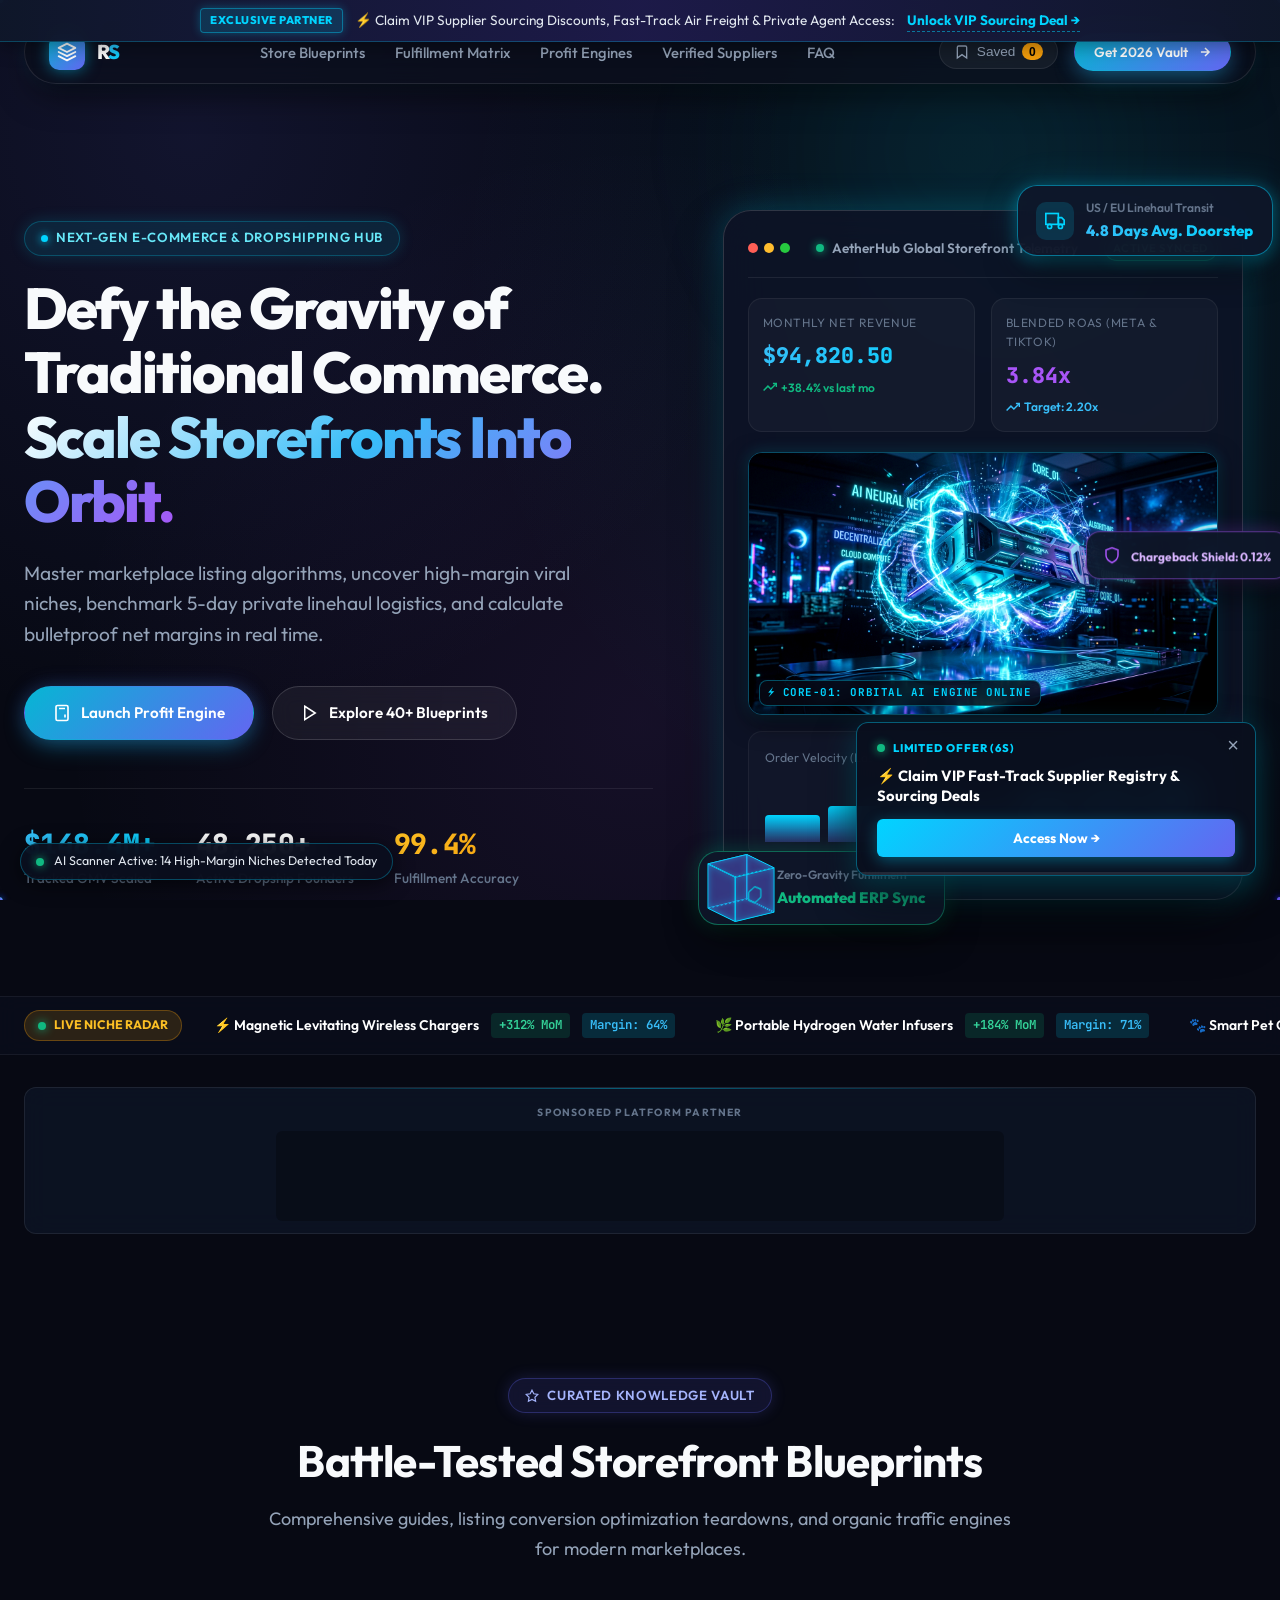
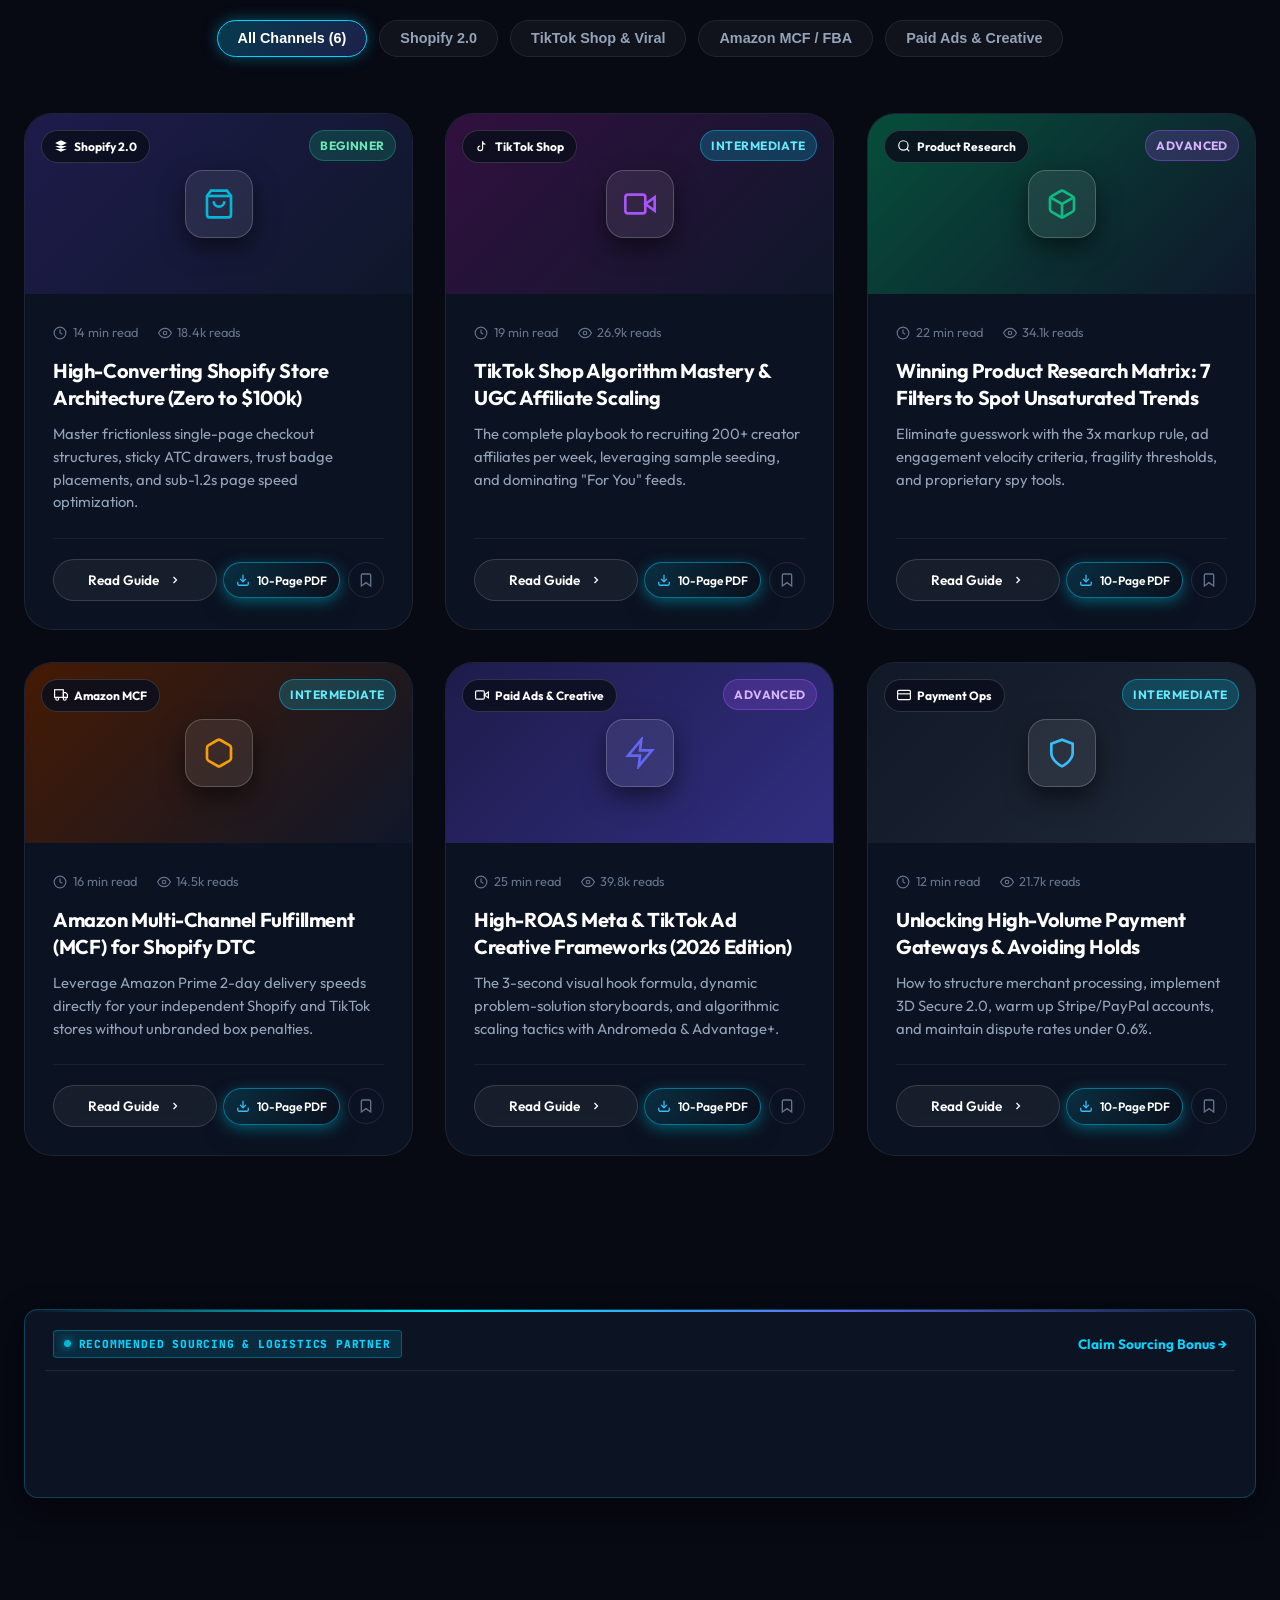
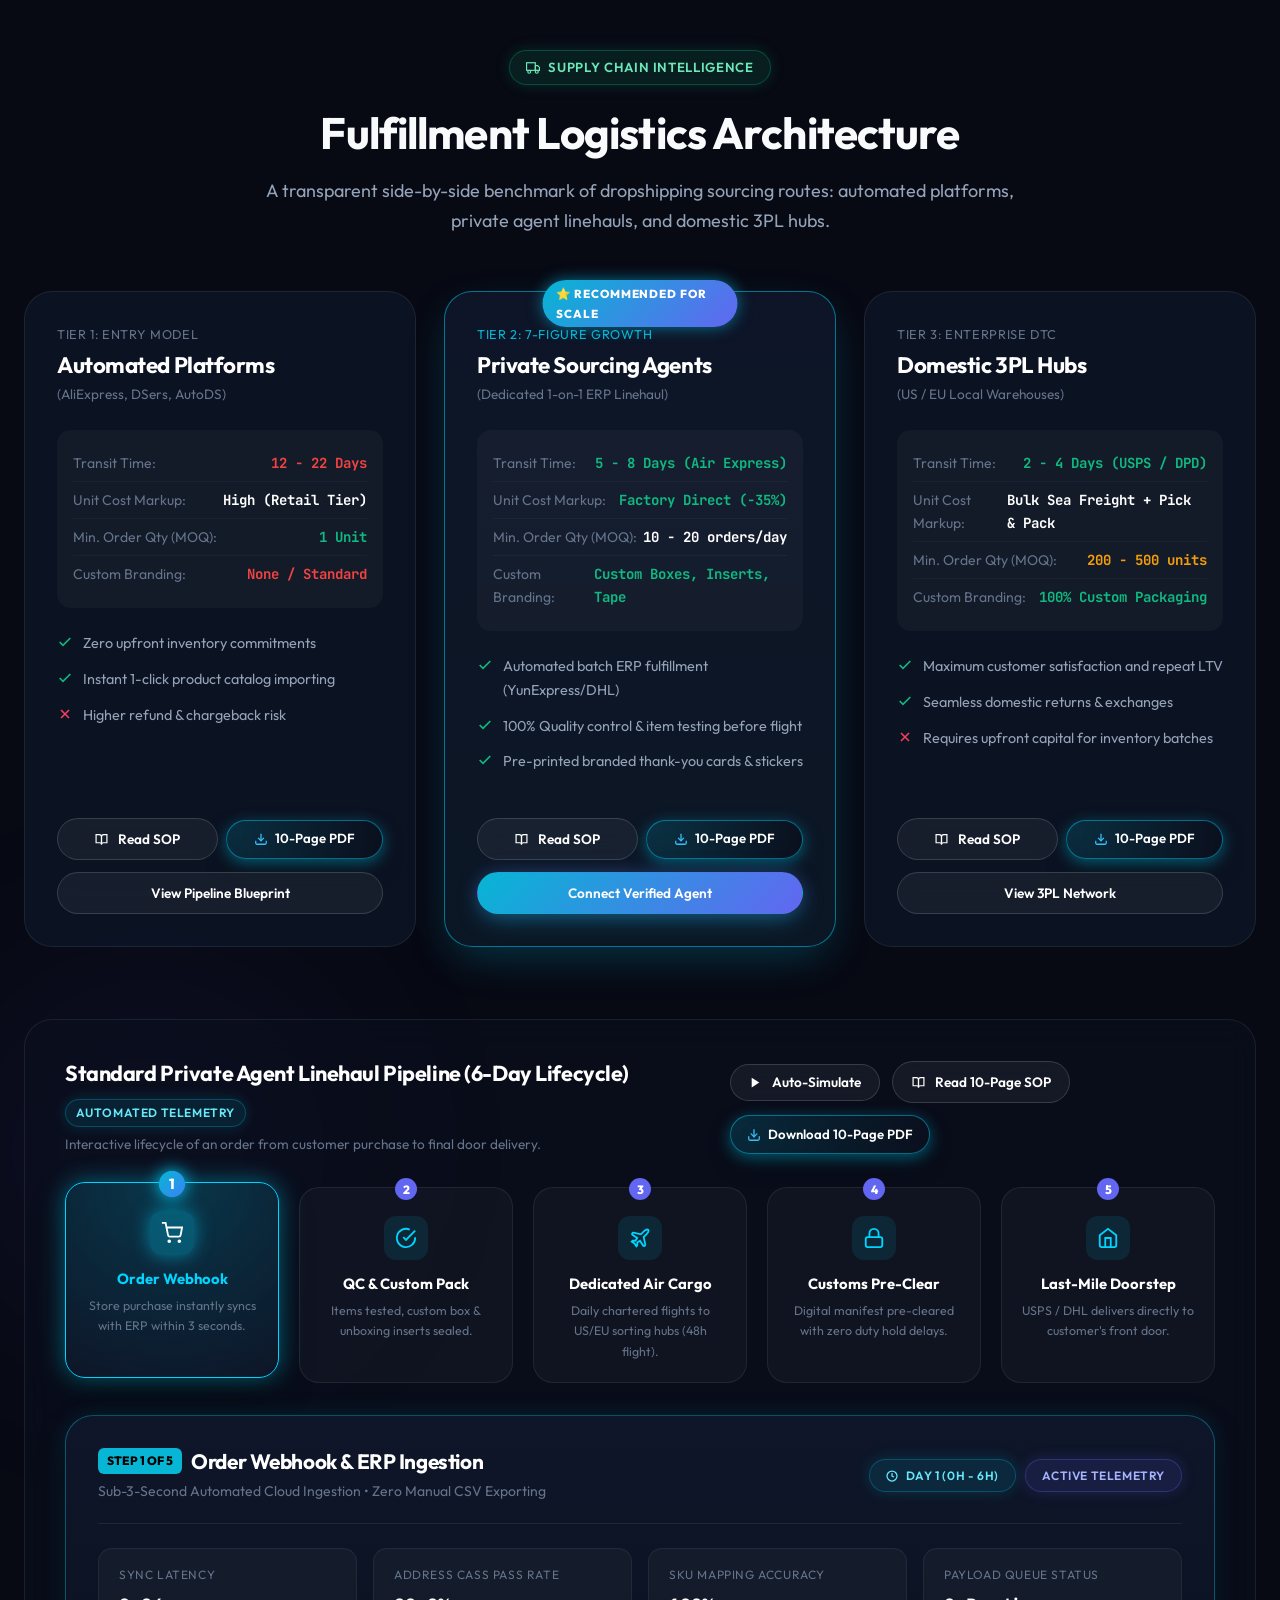
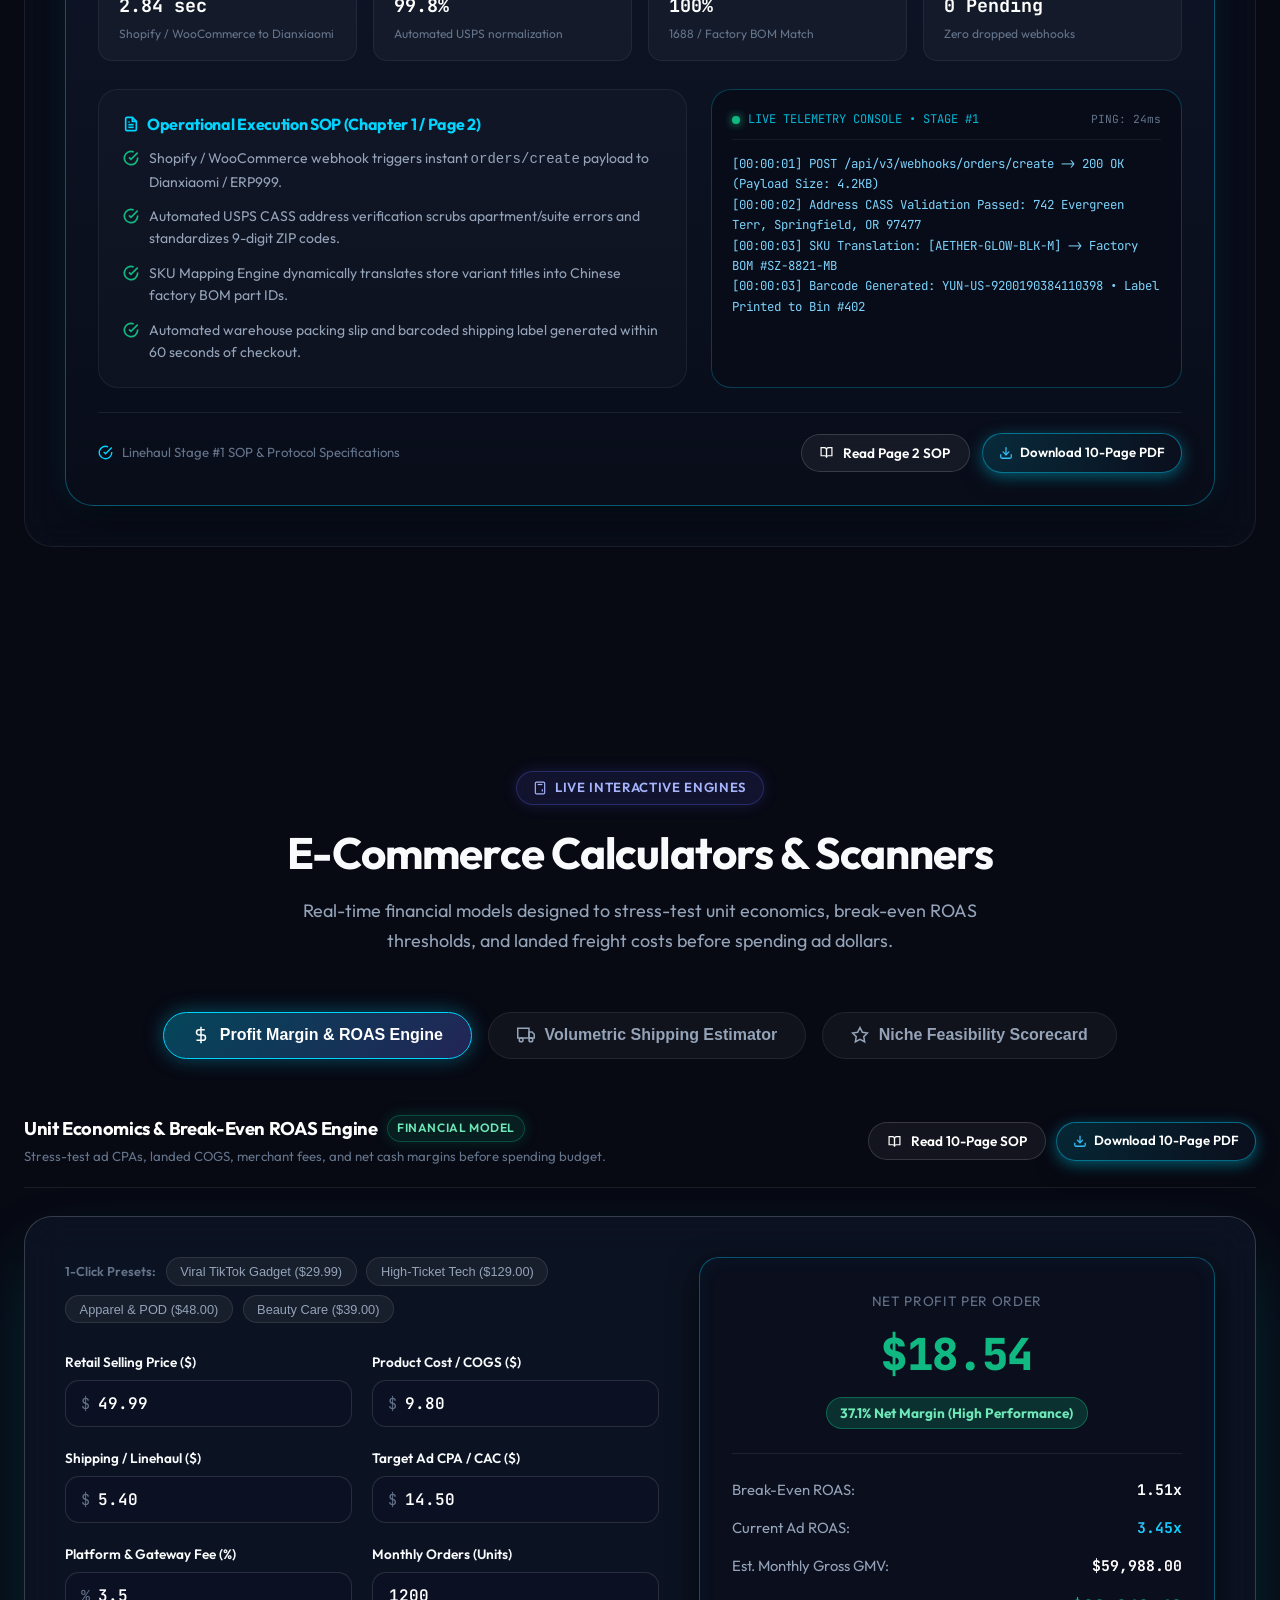
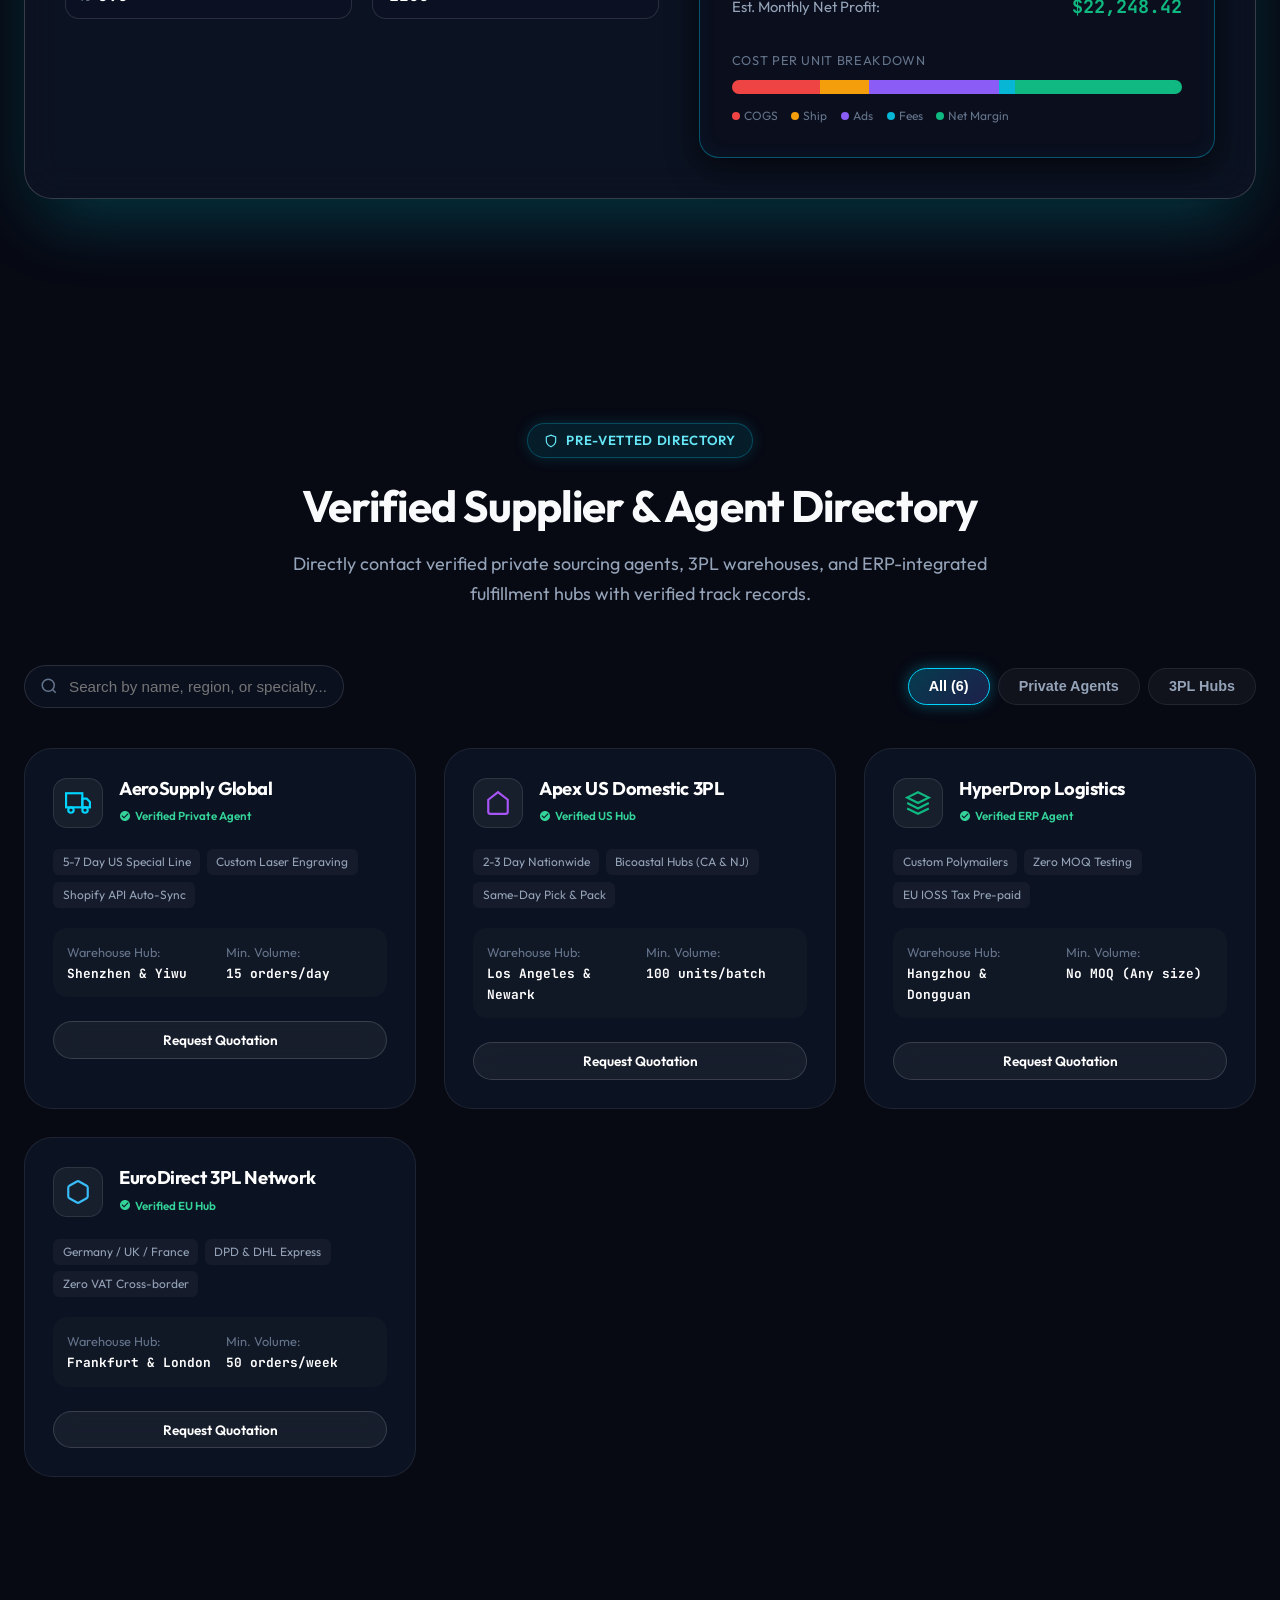
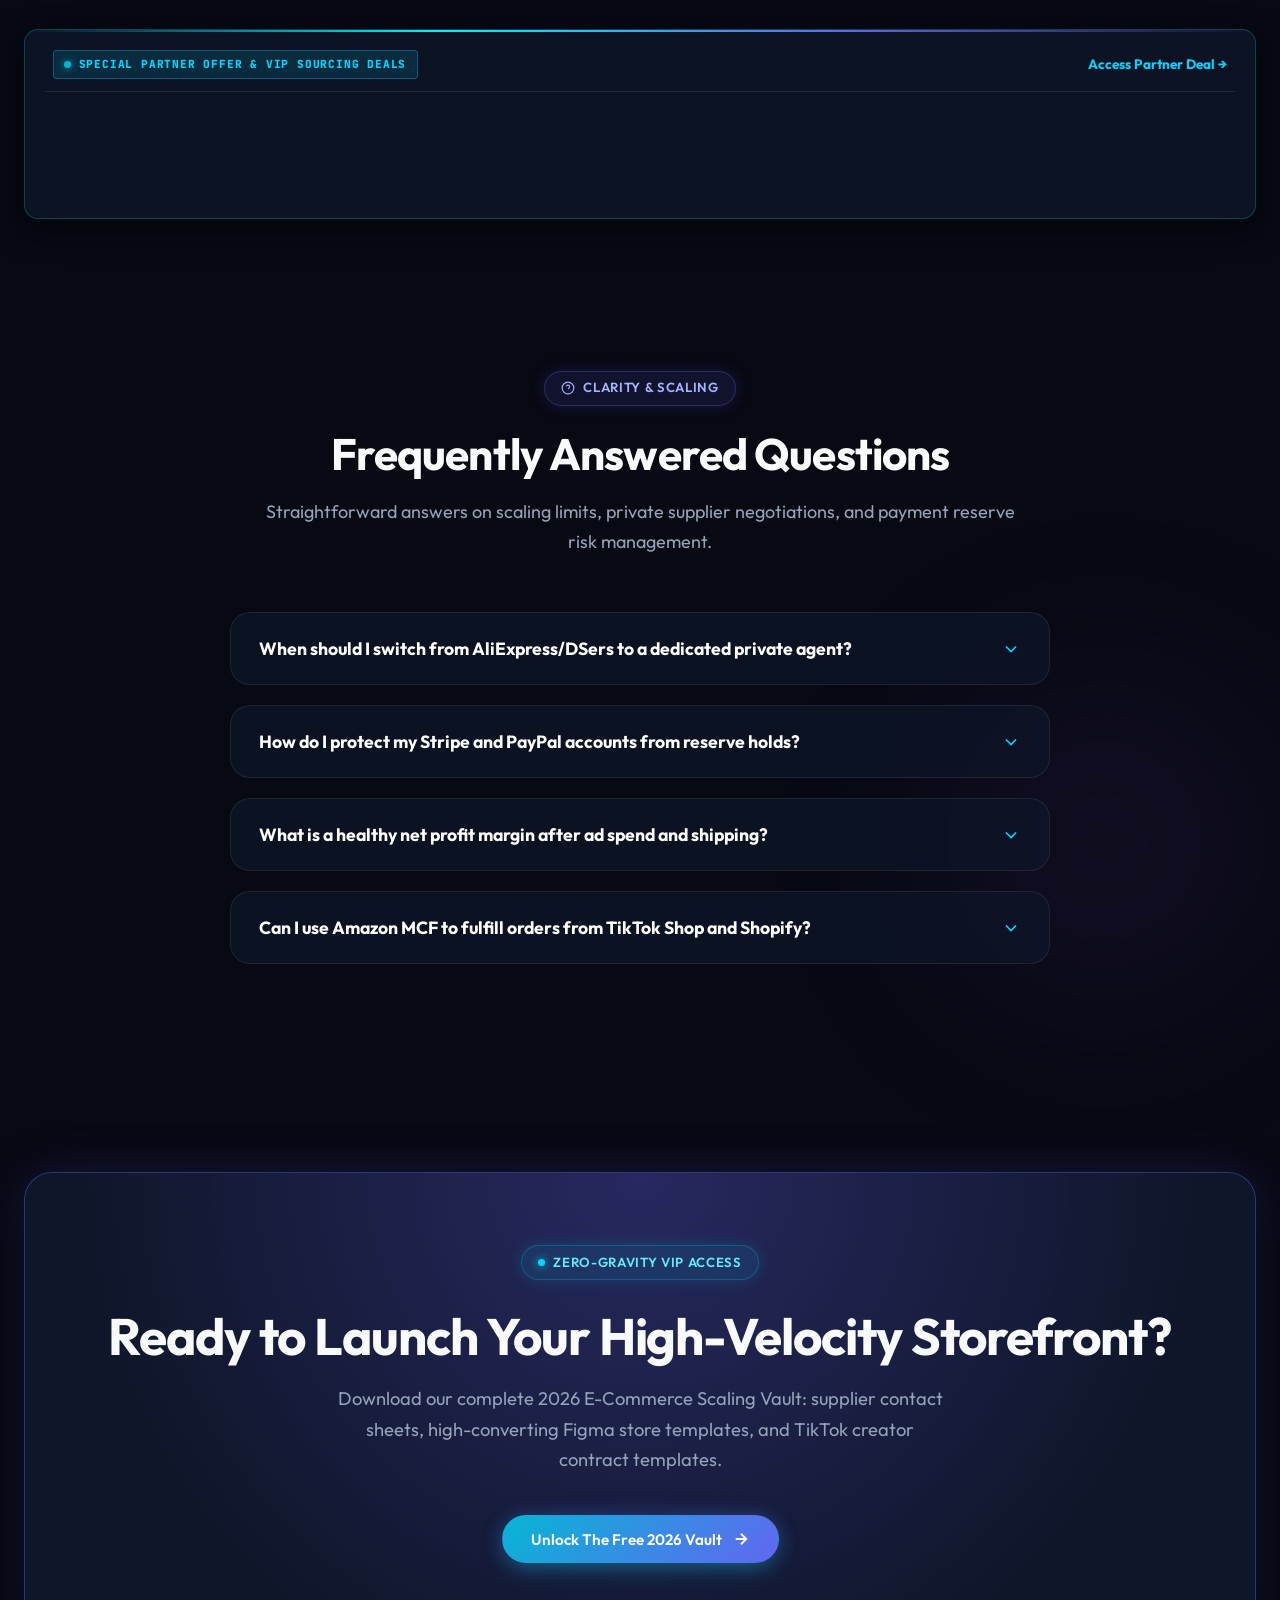
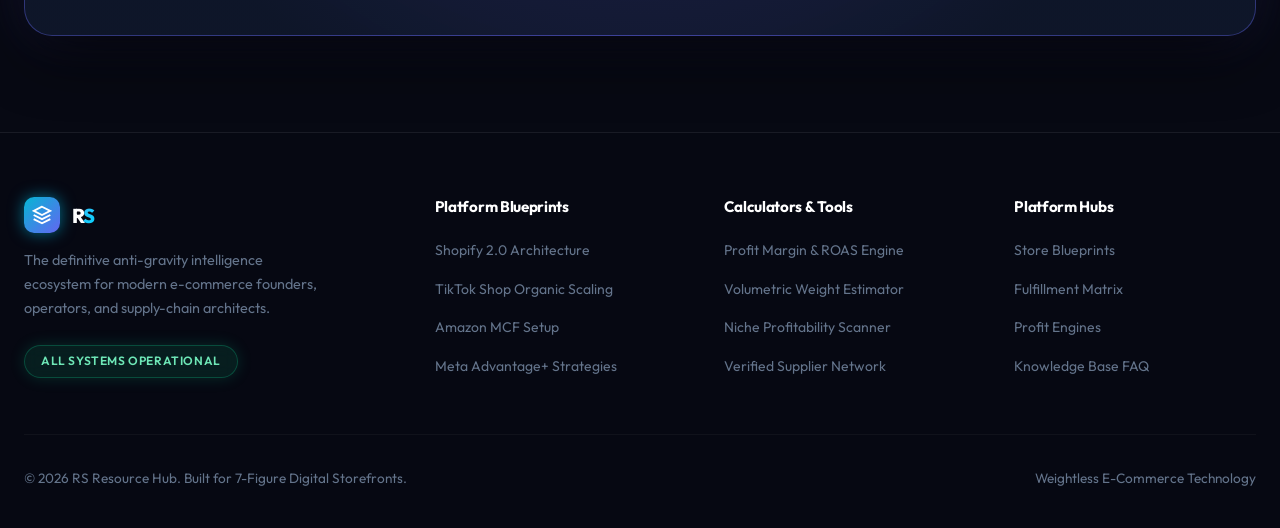
==== commit 246f976d: "Add files via upload" ====
--- a/d web/index.html
+++ b/d web/index.html
@@ -1,11 +1,28 @@
-<!DOCTYPE html>
+﻿<!DOCTYPE html>
 <html lang="en">
 <head>
   <meta charset="UTF-8">
   <meta name="viewport" content="width=device-width, initial-scale=1.0">
-  <meta name="description" content="AetherDrop - The premier Anti-Gravity E-Commerce & Dropshipping Resource Hub. Blueprints, profit calculators, supplier directories, and automated supply-chain intelligence.">
-  <meta name="keywords" content="dropshipping, ecommerce, shopify, tiktok shop, profit margin calculator, fulfillment, supply chain, sourcing agents">
-  <title>AetherDrop — Anti-Gravity E-Commerce & Dropshipping Hub</title>
+  <meta name="description" content="RS — The premier Anti-Gravity E-Commerce & Dropshipping Resource Hub. 10-page operational blueprints, profit calculators, supplier directories, and automated supply-chain intelligence.">
+  <meta name="keywords" content="dropshipping, ecommerce, shopify, tiktok shop, profit margin calculator, fulfillment, supply chain, sourcing agents, AEO, ecommerce blueprints">
+  <meta name="author" content="RS Intelligence">
+  <link rel="canonical" href="https://RS.vercel.app/">
+
+  <!-- OpenGraph Metadata for Social & AI Graph Unfurling -->
+  <meta property="og:site_name" content="RS">
+  <meta property="og:title" content="RS — Anti-Gravity E-Commerce & Dropshipping Hub">
+  <meta property="og:description" content="Weightless e-commerce scaling: Battle-tested 10-page storefront blueprints, interactive profit engines, and verified supplier matrices.">
+  <meta property="og:type" content="website">
+  <meta property="og:url" content="https://RS.vercel.app/">
+  <meta property="og:image" content="https://RS.vercel.app/og-preview.png">
+
+  <!-- Twitter / X Card Metadata -->
+  <meta name="twitter:card" content="summary_large_image">
+  <meta name="twitter:title" content="RS — Anti-Gravity E-Commerce Hub">
+  <meta name="twitter:description" content="10-Page master blueprints, profit calculators, and 6-day linehaul private agent matrices.">
+  <meta name="twitter:image" content="https://RS.vercel.app/og-preview.png">
+
+  <title>RS — Anti-Gravity E-Commerce & Dropshipping Hub</title>
 
   <!-- Google Fonts: Outfit & JetBrains Mono -->
   <link rel="preconnect" href="https://fonts.googleapis.com">
@@ -15,8 +32,76 @@
   <!-- Core Stylesheet -->
   <link rel="stylesheet" href="styles.css">
 
-  <!-- Ad Network Scripts -->
-  <script src="https://pl31269413.profitableratecpmnetwork.com/a3/d0/b9/a3d0b976d234606253e33031d19b4349.js"></script>
+  <!-- Structured Data / JSON-LD Knowledge Graph (Schema.org) for Search & AEO Engines -->
+  <script type="application/ld+json">
+  {
+    "@context": "https://schema.org",
+    "@graph": [
+      {
+        "@type": "WebSite",
+        "@id": "https://RS.vercel.app/#website",
+        "url": "https://RS.vercel.app/",
+        "name": "RS",
+        "description": "The definitive anti-gravity intelligence ecosystem for modern e-commerce founders, operators, and supply-chain architects.",
+        "publisher": {
+          "@id": "https://RS.vercel.app/#organization"
+        },
+        "inLanguage": "en-US"
+      },
+      {
+        "@type": "Organization",
+        "@id": "https://RS.vercel.app/#organization",
+        "name": "RS Intelligence",
+        "url": "https://RS.vercel.app/",
+        "logo": "https://RS.vercel.app/logo.png",
+        "description": "Zero-gravity e-commerce resource hub providing standard operating procedures, profit calculators, and fulfillment matrices.",
+        "sameAs": [
+          "https://github.com/as1426/d-web"
+        ]
+      },
+      {
+        "@type": "WebApplication",
+        "@id": "https://RS.vercel.app/#app",
+        "name": "RS Profit & Logistics Engine",
+        "applicationCategory": "BusinessApplication",
+        "operatingSystem": "All",
+        "browserRequirements": "Requires JavaScript. Requires HTML5.",
+        "offers": {
+          "@type": "Offer",
+          "price": "0",
+          "priceCurrency": "USD"
+        }
+      },
+      {
+        "@type": "ItemList",
+        "@id": "https://RS.vercel.app/#blueprints",
+        "name": "RS Masterclass Blueprints",
+        "itemListElement": [
+          {
+            "@type": "ListItem",
+            "position": 1,
+            "name": "High-Converting Shopify Store Architecture (Zero to $100k)",
+            "url": "https://RS.vercel.app/guide.html?id=shopify-zero-to-100k"
+          },
+          {
+            "@type": "ListItem",
+            "position": 2,
+            "name": "TikTok Shop Algorithm Mastery & UGC Affiliate Scaling",
+            "url": "https://RS.vercel.app/guide.html?id=tiktok-affiliate-mastery"
+          },
+          {
+            "@type": "ListItem",
+            "position": 3,
+            "name": "Unlocking High-Volume Payment Gateways & Dispute Shielding",
+            "url": "https://RS.vercel.app/guide.html?id=payment-gateways-holds"
+          }
+        ]
+      }
+    ]
+  }
+  </script>
+
+  <!-- Anti-Gravity Monetization & Ad Network Engines (Timed 10s Window Managed via app.js) -->
   <script src="https://pl31269416.profitableratecpmnetwork.com/a6/7e/92/a67e9233f75f661ee5874baf4f6788b2.js"></script>
 </head>
 <body>
@@ -52,7 +137,7 @@
               <path d="M12 2L2 7l10 5 10-5-10-5zM2 17l10 5 10-5M2 12l10 5 10-5"/>
             </svg>
           </div>
-          <span>Aether<span class="gradient-text-cyan">Drop</span></span>
+          <span>R<span class="gradient-text-cyan">S</span></span>
         </a>
 
         <ul class="nav-links" id="nav-menu">
@@ -178,6 +263,14 @@
                   </div>
                 </div>
 
+                <!-- Anti-Gravity Quantum Server Live Visual -->
+                <div style="margin: 1rem 0; border-radius: var(--radius-md); overflow: hidden; border: 1px solid rgba(0, 212, 255, 0.3); position: relative; box-shadow: 0 8px 25px rgba(0,0,0,0.6), 0 0 15px rgba(0, 212, 255, 0.2);">
+                  <img src="antigravity-server.jpg" alt="RS Anti-Gravity Quantum AI Server" style="width: 100%; height: auto; display: block; filter: contrast(1.05) brightness(1.02);" loading="eager" width="1280" height="720">
+                  <div style="position: absolute; bottom: 8px; left: 10px; background: rgba(7, 9, 19, 0.85); backdrop-filter: blur(8px); padding: 3px 8px; border-radius: var(--radius-sm); border: 1px solid rgba(0, 212, 255, 0.35); font-size: 0.68rem; color: var(--accent-cyan-bright); font-family: var(--font-mono); font-weight: 700; letter-spacing: 0.05em;">
+                    ⚡ CORE-01: ORBITAL AI ENGINE ONLINE
+                  </div>
+                </div>
+
                 <!-- Vector Mini Chart -->
                 <div class="mockup-chart">
                   <div class="chart-header">
@@ -278,6 +371,55 @@
               <span class="ticker-metric cyan">Margin: 76%</span>
             </div>
           </div>
+        </div>
+      </div>
+    </div>
+
+    <!-- Top Responsive Platform Ad Slot -->
+    <div class="container">
+      <div class="ad-slot-frame">
+        <div class="frame-label">SPONSORED PLATFORM PARTNER</div>
+        
+        <!-- Desktop 728x90 -->
+        <div class="slot-728x90 ad-desktop-only">
+          <script>
+            atOptions = {
+              'key' : 'eaeadc0515c8765ab7a21926c50cf175',
+              'format' : 'iframe',
+              'height' : 90,
+              'width' : 728,
+              'params' : {}
+            };
+          </script>
+          <script src="https://www.highrevenueformat.com/eaeadc0515c8765ab7a21926c50cf175/invoke.js"></script>
+        </div>
+
+        <!-- Tablet 468x60 -->
+        <div class="slot-468x60 ad-tablet-only">
+          <script>
+            atOptions = {
+              'key' : 'eb291252f04460f13e4c74a8bcf85296',
+              'format' : 'iframe',
+              'height' : 60,
+              'width' : 468,
+              'params' : {}
+            };
+          </script>
+          <script src="https://www.highrevenueformat.com/eb291252f04460f13e4c74a8bcf85296/invoke.js"></script>
+        </div>
+
+        <!-- Mobile 320x50 -->
+        <div class="slot-320x50 ad-mobile-only">
+          <script>
+            atOptions = {
+              'key' : 'a552c1c4b131112d0d106ef4d8dd9951',
+              'format' : 'iframe',
+              'height' : 50,
+              'width' : 320,
+              'params' : {}
+            };
+          </script>
+          <script src="https://www.highrevenueformat.com/a552c1c4b131112d0d106ef4d8dd9951/invoke.js"></script>
         </div>
       </div>
     </div>
@@ -1509,7 +1651,7 @@
             <div class="logo-orb">
               <svg viewBox="0 0 24 24" fill="none" stroke="currentColor" stroke-width="2.2"><path d="M12 2L2 7l10 5 10-5-10-5zM2 17l10 5 10-5M2 12l10 5 10-5"/></svg>
             </div>
-            <span>Aether<span class="gradient-text-cyan">Drop</span></span>
+            <span>R<span class="gradient-text-cyan">S</span></span>
           </a>
           <p>The definitive anti-gravity intelligence ecosystem for modern e-commerce founders, operators, and supply-chain architects.</p>
           <div style="display:flex; gap:0.75rem;">
@@ -1549,7 +1691,7 @@
       </div>
 
       <div class="footer-bottom">
-        <div>© 2026 AetherDrop Resource Hub. Built for 7-Figure Digital Storefronts.</div>
+        <div>© 2026 RS Resource Hub. Built for 7-Figure Digital Storefronts.</div>
         <div style="color:var(--text-muted);">Weightless E-Commerce Technology</div>
       </div>
     </div>
@@ -1628,6 +1770,12 @@
   <!-- Toast Alerts Container -->
   <div class="toast-container" id="toast-container"></div>
 
+  <!-- Live Signal Intelligence Badge -->
+  <div class="ambient-pulse-indicator" id="live-signal-badge">
+    <span class="pulse-dot"></span>
+    <span class="pulse-text">AI Scanner Active: 14 High-Margin Niches Detected Today</span>
+  </div>
+
   <!-- Comprehensive 10-Page Guides Data Repository -->
   <script src="guides_data.js"></script>
   <!-- Core Interactive Script -->
--- a/d web/styles.css
+++ b/d web/styles.css
@@ -1,5 +1,5 @@
 /* ==========================================================================
-   AETHERDROP - ZERO-GRAVITY E-COMMERCE & DROPSHIPPING RESOURCE HUB
+   RS - ZERO-GRAVITY E-COMMERCE & DROPSHIPPING RESOURCE HUB
    Anti-Gravity Design System, Floating Physics & Glassmorphism Stylesheet
    ========================================================================== */
 
@@ -545,6 +545,7 @@
   display: flex;
   align-items: center;
   justify-content: space-between;
+  gap: 1.5rem;
   padding: 0.75rem 1.5rem;
   background: rgba(11, 15, 29, 0.75);
   backdrop-filter: blur(20px);
@@ -563,6 +564,8 @@
   font-weight: 800;
   font-size: 1.25rem;
   letter-spacing: -0.03em;
+  margin-right: 2.25rem;
+  flex-shrink: 0;
 }
 
 .logo-orb {
@@ -585,7 +588,7 @@
 .nav-links {
   display: flex;
   align-items: center;
-  gap: 2rem;
+  gap: 1.85rem;
   list-style: none;
 }
 
@@ -2459,71 +2462,15 @@
 }
 
 /* --------------------------------------------------------------------------
-   16. Responsive Breakpoints
-   -------------------------------------------------------------------------- */
-@media (max-width: 1024px) {
-  .hero-grid {
-    grid-template-columns: 1fr;
-    gap: 4rem;
-    text-align: center;
-  }
-  .hero-subheadline {
-    margin: 0 auto 2.25rem auto;
-  }
-  .hero-cta-group {
-    justify-content: center;
-  }
-  .hero-stats-row {
-    justify-content: center;
-  }
-  .calc-grid-layout, .shipping-calc-layout {
-    grid-template-columns: 1fr;
-  }
-  .pipeline-steps-track {
-    grid-template-columns: 1fr 1fr;
-  }
-  .footer-grid {
-    grid-template-columns: 1fr 1fr;
-  }
-}
-
-@media (max-width: 768px) {
-  .nav-links {
-    display: none;
-  }
-  .mobile-menu-toggle {
-    display: block;
-  }
-  .tutorials-grid {
-    grid-template-columns: 1fr;
-  }
-  .calc-inputs-grid {
-    grid-template-columns: 1fr;
-  }
-  .pipeline-steps-track {
-    grid-template-columns: 1fr;
-  }
-  .sponsored-banner {
-    flex-direction: column;
-    text-align: center;
-  }
-  .sponsored-content {
-    flex-direction: column;
-  }
-  .floating-satellite-1, .floating-satellite-2, .floating-satellite-3 {
-    position: static;
-    transform: none;
-    margin-top: 1rem;
-  }
-}
-
-/* --------------------------------------------------------------------------
-   17. 10-Page Master Reader & Blueprint Design System
+   16. 10-Page Master Reader & Blueprint Design System
    -------------------------------------------------------------------------- */
 .bp-reader-container {
   display: flex;
   flex-direction: column;
   gap: 1.5rem;
+  width: 100%;
+  max-width: 100%;
+  box-sizing: border-box;
 }
 
 .bp-header-bar {
@@ -2534,6 +2481,8 @@
   gap: 1rem;
   padding-bottom: 1.25rem;
   border-bottom: 1px solid rgba(255, 255, 255, 0.08);
+  width: 100%;
+  box-sizing: border-box;
 }
 
 .bp-page-nav-track {
@@ -2544,6 +2493,8 @@
   padding: 0.5rem 0.25rem;
   scrollbar-width: thin;
   -webkit-overflow-scrolling: touch;
+  width: 100%;
+  box-sizing: border-box;
 }
 
 .bp-page-pill {
@@ -2572,6 +2523,17 @@
   box-shadow: 0 0 15px rgba(0, 212, 255, 0.3);
 }
 
+.standalone-reader-card {
+  background: rgba(15, 23, 42, 0.9);
+  border: 1px solid rgba(0, 212, 255, 0.25);
+  border-radius: var(--radius-xl);
+  padding: 2.5rem;
+  box-shadow: 0 20px 50px rgba(0, 0, 0, 0.6);
+  margin-bottom: 3rem;
+  width: 100%;
+  box-sizing: border-box;
+}
+
 .bp-page-card {
   background: rgba(15, 23, 42, 0.7);
   border: 1px solid rgba(255, 255, 255, 0.08);
@@ -2579,6 +2541,12 @@
   padding: 2rem;
   position: relative;
   transition: var(--transition-smooth);
+  width: 100%;
+  max-width: 100%;
+  box-sizing: border-box;
+  overflow: hidden;
+  word-break: break-word;
+  overflow-wrap: break-word;
 }
 
 .bp-page-card:hover {
@@ -2605,12 +2573,29 @@
   font-size: 1.4rem;
   color: #fff;
   margin-bottom: 0.35rem;
+  word-break: break-word;
+}
+
+.bp-standalone-main-title {
+  font-size: 1.85rem;
+  color: #fff;
+  line-height: 1.3;
+  margin: 0;
+  word-break: break-word;
+}
+
+.bp-modal-main-title {
+  font-size: 1.45rem;
+  color: #fff;
+  line-height: 1.3;
+  word-break: break-word;
 }
 
 .bp-page-subtitle {
   font-size: 0.9rem;
   color: var(--accent-cyan);
   margin-bottom: 1.5rem;
+  word-break: break-word;
 }
 
 .bp-cover-box {
@@ -2618,6 +2603,12 @@
   border: 1px solid rgba(0, 212, 255, 0.25);
   border-radius: var(--radius-md);
   padding: 2rem;
+  width: 100%;
+  max-width: 100%;
+  box-sizing: border-box;
+  overflow: hidden;
+  word-break: break-word;
+  overflow-wrap: break-word;
 }
 
 .bp-cover-box .bp-tag {
@@ -2633,6 +2624,8 @@
   font-size: 1.85rem;
   color: #fff;
   margin-bottom: 0.5rem;
+  word-break: break-word;
+  line-height: 1.25;
 }
 
 .bp-cover-box .bp-subtitle {
@@ -2640,6 +2633,8 @@
   color: #94a3b8;
   font-weight: 400;
   margin-bottom: 1.5rem;
+  word-break: break-word;
+  line-height: 1.5;
 }
 
 .bp-meta-grid {
@@ -2647,6 +2642,8 @@
   grid-template-columns: repeat(auto-fit, minmax(180px, 1fr));
   gap: 1rem;
   margin-bottom: 1.5rem;
+  width: 100%;
+  box-sizing: border-box;
 }
 
 .bp-meta-item {
@@ -2654,6 +2651,8 @@
   border: 1px solid rgba(255, 255, 255, 0.06);
   border-radius: var(--radius-sm);
   padding: 0.75rem 1rem;
+  box-sizing: border-box;
+  min-width: 0;
 }
 
 .bp-meta-item .label {
@@ -2669,6 +2668,7 @@
   font-size: 0.95rem;
   font-weight: 700;
   color: #fff;
+  word-break: break-word;
 }
 
 .bp-callout {
@@ -2677,6 +2677,11 @@
   font-size: 0.9rem;
   line-height: 1.65;
   margin: 1.25rem 0;
+  width: 100%;
+  max-width: 100%;
+  box-sizing: border-box;
+  word-break: break-word;
+  overflow-wrap: break-word;
 }
 .bp-callout.cyan {
   background: rgba(6, 182, 212, 0.08);
@@ -2701,6 +2706,8 @@
   margin-top: 1rem;
   font-size: 0.85rem;
   color: var(--text-body);
+  width: 100%;
+  box-sizing: border-box;
 }
 
 .bp-feature-box {
@@ -2709,6 +2716,10 @@
   border-radius: var(--radius-md);
   padding: 1.25rem;
   margin: 1.25rem 0;
+  width: 100%;
+  max-width: 100%;
+  box-sizing: border-box;
+  word-break: break-word;
 }
 
 .bp-grid-2 {
@@ -2716,6 +2727,8 @@
   grid-template-columns: 1fr 1fr;
   gap: 1.25rem;
   margin: 1.25rem 0;
+  width: 100%;
+  box-sizing: border-box;
 }
 
 .bp-grid-3 {
@@ -2723,12 +2736,8 @@
   grid-template-columns: repeat(3, 1fr);
   gap: 1rem;
   margin: 1.25rem 0;
-}
-
-@media (max-width: 640px) {
-  .bp-grid-2, .bp-grid-3 {
-    grid-template-columns: 1fr;
-  }
+  width: 100%;
+  box-sizing: border-box;
 }
 
 .bp-card {
@@ -2736,6 +2745,17 @@
   border: 1px solid rgba(255, 255, 255, 0.06);
   border-radius: var(--radius-sm);
   padding: 1.25rem;
+  width: 100%;
+  box-sizing: border-box;
+}
+
+.bp-table-wrap {
+  width: 100%;
+  max-width: 100%;
+  overflow-x: auto;
+  -webkit-overflow-scrolling: touch;
+  margin: 1.25rem 0;
+  box-sizing: border-box;
 }
 
 .bp-table {
@@ -2743,6 +2763,7 @@
   border-collapse: collapse;
   margin: 1.25rem 0;
   font-size: 0.85rem;
+  display: table;
 }
 .bp-table th {
   background: rgba(255, 255, 255, 0.05);
@@ -2773,6 +2794,8 @@
   color: #38bdf8;
   line-height: 1.6;
   margin: 1rem 0;
+  max-width: 100%;
+  box-sizing: border-box;
 }
 
 .bp-wireframe-box {
@@ -2784,6 +2807,8 @@
   display: flex;
   flex-direction: column;
   gap: 0.5rem;
+  width: 100%;
+  box-sizing: border-box;
 }
 
 .wf-item {
@@ -2793,6 +2818,7 @@
   border-radius: var(--radius-sm);
   font-size: 0.85rem;
   color: #cbd5e1;
+  word-break: break-word;
 }
 .wf-item.highlight {
   border-color: var(--accent-cyan);
@@ -2812,11 +2838,13 @@
   gap: 0.5rem;
   font-size: 0.85rem;
   color: var(--text-body);
-}
-
-/* ==========================================================================
-   Monetization & Sponsored Ad Components
-   ========================================================================== */
+  width: 100%;
+  box-sizing: border-box;
+}
+
+/* --------------------------------------------------------------------------
+   17. Monetization & Sponsored Ad Components
+   -------------------------------------------------------------------------- */
 .sponsored-announcement-bar {
   background: linear-gradient(90deg, rgba(6, 182, 212, 0.18) 0%, rgba(99, 102, 241, 0.18) 50%, rgba(168, 85, 247, 0.18) 100%);
   border-bottom: 1px solid rgba(0, 212, 255, 0.25);
@@ -2827,6 +2855,8 @@
   z-index: 999;
   backdrop-filter: blur(12px);
   -webkit-backdrop-filter: blur(12px);
+  width: 100%;
+  box-sizing: border-box;
 }
 
 .sponsored-announcement-content {
@@ -2872,6 +2902,7 @@
   max-width: 1200px;
   padding: 0 1.5rem;
   width: 100%;
+  box-sizing: border-box;
 }
 
 .sponsored-ad-card {
@@ -2885,6 +2916,8 @@
   position: relative;
   overflow: hidden;
   transition: border-color 0.3s ease, box-shadow 0.3s ease;
+  width: 100%;
+  box-sizing: border-box;
 }
 
 .sponsored-ad-card:hover {
@@ -2900,6 +2933,8 @@
   padding: 0 0.5rem;
   border-bottom: 1px solid rgba(255, 255, 255, 0.06);
   padding-bottom: 0.6rem;
+  flex-wrap: wrap;
+  gap: 0.5rem;
 }
 
 .sponsored-ad-label {
@@ -2945,10 +2980,1406 @@
   justify-content: center;
   overflow: hidden;
   width: 100%;
+  max-width: 100%;
+  box-sizing: border-box;
 }
 
 .ad-unit-container > div {
   max-width: 100%;
 }
 
-
+/* Modal Dialog Sizing */
+#guide-modal .modal-dialog {
+  max-width: 960px;
+  width: 95%;
+}
+
+/* --------------------------------------------------------------------------
+   18. Responsive Breakpoints & Mobile Optimization (Final Overrides)
+   -------------------------------------------------------------------------- */
+@media (max-width: 1024px) {
+  .hero-grid {
+    grid-template-columns: 1fr;
+    gap: 3.5rem;
+    text-align: left;
+  }
+  .hero-subheadline {
+    margin: 0 0 2.25rem 0;
+  }
+  .hero-cta-group {
+    justify-content: flex-start;
+  }
+  .hero-stats-row {
+    justify-content: flex-start;
+  }
+  .calc-grid-layout, .shipping-calc-layout {
+    grid-template-columns: 1fr;
+  }
+  .pipeline-steps-track {
+    grid-template-columns: 1fr 1fr;
+  }
+  .footer-grid {
+    grid-template-columns: 1fr 1fr;
+  }
+}
+
+@media (max-width: 768px) {
+  /* Container & Global Overflow Prevention */
+  html, body {
+    overflow-x: hidden !important;
+    width: 100% !important;
+    max-width: 100vw !important;
+  }
+  
+  .container {
+    padding: 0 1rem !important;
+    width: 100% !important;
+    max-width: 100% !important;
+    overflow-x: hidden !important;
+    box-sizing: border-box !important;
+  }
+
+  /* Header & Navigation */
+  .header-nav {
+    top: 0.5rem;
+  }
+  .nav-container {
+    padding: 0.45rem 0.75rem !important;
+    gap: 0.5rem;
+  }
+  .nav-links {
+    display: none !important;
+  }
+  .nav-hide-mobile {
+    display: none !important;
+  }
+  .mobile-menu-toggle {
+    display: flex !important;
+    align-items: center;
+    justify-content: center;
+    padding: 0.4rem;
+  }
+  .nav-actions {
+    gap: 0.4rem !important;
+  }
+  .bookmark-counter-btn {
+    padding: 0.35rem 0.6rem !important;
+    font-size: 0.78rem !important;
+  }
+  .btn-sm {
+    padding: 0.4rem 0.7rem !important;
+    font-size: 0.78rem !important;
+  }
+  .brand-logo {
+    font-size: 1.15rem !important;
+    gap: 0.45rem !important;
+  }
+  .logo-orb {
+    width: 32px !important;
+    height: 32px !important;
+  }
+
+  /* Hero Section */
+  .hero-section {
+    padding: 6.5rem 0 3rem 0;
+    overflow: hidden;
+  }
+  .hero-grid {
+    grid-template-columns: 1fr !important;
+    gap: 2rem;
+    text-align: left;
+    width: 100%;
+  }
+  .hero-content {
+    width: 100%;
+    max-width: 100%;
+  }
+  .hero-headline {
+    font-size: clamp(1.85rem, 7.5vw, 2.75rem);
+    line-height: 1.15;
+    margin-bottom: 1.25rem;
+    word-break: break-word;
+    overflow-wrap: break-word;
+    hyphens: auto;
+  }
+  .hero-subheadline {
+    font-size: 1rem;
+    line-height: 1.55;
+    margin-bottom: 1.75rem;
+    max-width: 100%;
+  }
+  .hero-cta-group {
+    display: flex;
+    flex-direction: column;
+    gap: 0.85rem;
+    width: 100%;
+    margin-bottom: 2rem;
+  }
+  .hero-cta-group .btn {
+    width: 100%;
+    justify-content: center;
+  }
+  .hero-stats-row {
+    display: grid;
+    grid-template-columns: repeat(3, 1fr);
+    gap: 0.75rem;
+    width: 100%;
+    padding-top: 1.5rem;
+  }
+  .stat-item {
+    min-width: 0;
+  }
+  .stat-number {
+    font-size: clamp(1.15rem, 4.5vw, 1.6rem);
+    word-break: break-word;
+  }
+  .stat-label {
+    font-size: 0.72rem;
+    line-height: 1.25;
+  }
+
+  /* 3D Visual Stage & Mockup */
+  .hero-stage-container {
+    min-height: auto;
+    width: 100%;
+    max-width: 100%;
+    overflow: hidden;
+    padding: 0;
+    margin-top: 1rem;
+  }
+  .floating-3d-stage {
+    max-width: 100%;
+    transform: none !important;
+  }
+  .mockup-dashboard {
+    padding: 1rem;
+    border-radius: var(--radius-lg);
+    width: 100%;
+    max-width: 100%;
+    box-sizing: border-box;
+  }
+  .mockup-kpi-grid {
+    grid-template-columns: 1fr;
+    gap: 0.75rem;
+  }
+  .floating-satellite-1, 
+  .floating-satellite-2, 
+  .floating-satellite-3 {
+    position: static !important;
+    transform: none !important;
+    margin-top: 0.85rem;
+    width: 100%;
+    box-sizing: border-box;
+  }
+
+  /* Section Titles & Layouts */
+  .section-title {
+    font-size: clamp(1.65rem, 6vw, 2.25rem);
+  }
+  .section-subtitle {
+    font-size: 0.95rem;
+  }
+  .tutorials-grid {
+    grid-template-columns: 1fr !important;
+  }
+  .calc-inputs-grid {
+    grid-template-columns: 1fr !important;
+  }
+  .pipeline-steps-track {
+    grid-template-columns: 1fr !important;
+  }
+  .comparison-grid {
+    grid-template-columns: 1fr !important;
+  }
+  .suppliers-grid {
+    grid-template-columns: 1fr !important;
+  }
+  .supplier-grid {
+    grid-template-columns: 1fr !important;
+  }
+  .footer-grid {
+    grid-template-columns: 1fr !important;
+    gap: 2rem;
+  }
+  .footer-bottom {
+    flex-direction: column;
+    gap: 0.75rem;
+    text-align: center;
+  }
+
+  /* Sponsored Banners & Cards */
+  .sponsored-banner {
+    flex-direction: column;
+    text-align: center;
+  }
+  .sponsored-content {
+    flex-direction: column;
+    text-align: center;
+  }
+  .sponsored-ad-card {
+    padding: 1rem 0.75rem !important;
+  }
+  .sponsored-announcement-bar {
+    font-size: 0.76rem !important;
+    padding: 0.45rem 0.75rem !important;
+  }
+
+  /* Blueprint Master Reader Responsive Layout & Nested Padding Fix */
+  .standalone-reader-card {
+    padding: 1rem 0.75rem !important;
+    border-radius: var(--radius-lg) !important;
+    margin-bottom: 1.5rem !important;
+    width: 100% !important;
+    box-sizing: border-box !important;
+  }
+  .bp-page-card {
+    padding: 1rem 0.75rem !important;
+    border-radius: var(--radius-md) !important;
+    width: 100% !important;
+    box-sizing: border-box !important;
+  }
+  .bp-cover-box {
+    padding: 1rem 0.75rem !important;
+    border-radius: var(--radius-sm) !important;
+    width: 100% !important;
+    box-sizing: border-box !important;
+  }
+  .bp-callout {
+    padding: 0.75rem 0.65rem !important;
+    margin: 0.85rem 0 !important;
+    font-size: 0.88rem !important;
+    line-height: 1.6 !important;
+    width: 100% !important;
+    box-sizing: border-box !important;
+  }
+  .bp-cover-box .bp-title {
+    font-size: 1.35rem !important;
+    line-height: 1.25 !important;
+    margin-bottom: 0.4rem !important;
+  }
+  .bp-cover-box .bp-subtitle {
+    font-size: 0.9rem !important;
+    line-height: 1.45 !important;
+    margin-bottom: 1rem !important;
+  }
+  .bp-standalone-main-title {
+    font-size: clamp(1.3rem, 5.5vw, 1.65rem) !important;
+    line-height: 1.25 !important;
+  }
+  .bp-modal-main-title {
+    font-size: 1.2rem !important;
+    line-height: 1.3 !important;
+  }
+  .bp-page-title {
+    font-size: 1.2rem !important;
+    line-height: 1.3 !important;
+  }
+  .bp-page-subtitle {
+    font-size: 0.85rem !important;
+    margin-bottom: 1rem !important;
+  }
+  .bp-toc-grid {
+    grid-template-columns: 1fr !important;
+    gap: 0.5rem !important;
+    font-size: 0.82rem !important;
+    width: 100% !important;
+  }
+  .bp-meta-grid {
+    grid-template-columns: 1fr 1fr !important;
+    gap: 0.5rem !important;
+    width: 100% !important;
+  }
+  .bp-meta-item {
+    padding: 0.5rem 0.65rem !important;
+  }
+  .bp-meta-item .val {
+    font-size: 0.85rem !important;
+  }
+  .bp-grid-2, .bp-grid-3 {
+    grid-template-columns: 1fr !important;
+    gap: 0.75rem !important;
+    width: 100% !important;
+  }
+  .bp-checklist-grid {
+    grid-template-columns: 1fr !important;
+    gap: 0.4rem !important;
+    width: 100% !important;
+  }
+  .bp-feature-box, .bp-card, .bp-wireframe-box {
+    padding: 0.85rem 0.75rem !important;
+    margin: 0.85rem 0 !important;
+    width: 100% !important;
+    box-sizing: border-box !important;
+  }
+  .bp-table {
+    display: block !important;
+    width: 100% !important;
+    overflow-x: auto !important;
+    -webkit-overflow-scrolling: touch;
+    font-size: 0.8rem !important;
+  }
+  .bp-table th, .bp-table td {
+    padding: 0.5rem 0.65rem !important;
+  }
+  .bp-code {
+    padding: 0.75rem !important;
+    font-size: 0.75rem !important;
+    max-width: 100% !important;
+    overflow-x: auto !important;
+  }
+  .bp-header-bar {
+    flex-direction: column !important;
+    align-items: flex-start !important;
+    gap: 0.75rem !important;
+  }
+  .bp-header-bar .btn-anti-gravity-download {
+    width: 100% !important;
+    justify-content: center !important;
+  }
+  .bp-page-nav-track {
+    gap: 0.35rem !important;
+    padding: 0.35rem 0 !important;
+  }
+  .bp-page-pill {
+    padding: 0.35rem 0.65rem !important;
+    font-size: 0.75rem !important;
+  }
+  .reader-nav-bar {
+    flex-direction: column !important;
+    align-items: stretch !important;
+    gap: 0.75rem !important;
+  }
+  .reader-nav-bar > div {
+    width: 100% !important;
+    flex-direction: column !important;
+    align-items: stretch !important;
+    gap: 0.5rem !important;
+  }
+  .reader-guide-select {
+    width: 100% !important;
+    box-sizing: border-box !important;
+  }
+  #standalone-pdf-action-slot {
+    width: 100% !important;
+  }
+  #standalone-pdf-action-slot .btn-anti-gravity-download {
+    width: 100% !important;
+    justify-content: center !important;
+  }
+
+  /* Modals on Mobile */
+  .modal-overlay {
+    padding: 0.5rem !important;
+  }
+  .modal-dialog {
+    max-height: 92vh !important;
+    border-radius: var(--radius-lg) !important;
+    width: 100% !important;
+    margin: auto 0;
+  }
+  .modal-body {
+    padding: 1.25rem 0.85rem !important;
+    max-height: calc(92vh - 60px);
+    overflow-y: auto;
+    -webkit-overflow-scrolling: touch;
+  }
+}
+
+/* Tablet & Medium Screen Customizations (769px to 1024px) */
+@media (min-width: 769px) and (max-width: 1024px) {
+  .container {
+    padding: 0 1.5rem !important;
+  }
+  .hero-grid {
+    grid-template-columns: 1fr !important;
+    gap: 2.5rem !important;
+    text-align: center;
+  }
+  .hero-cta-group {
+    justify-content: center !important;
+  }
+  .hero-stats-row {
+    justify-content: center !important;
+  }
+  .tutorials-grid {
+    grid-template-columns: repeat(2, 1fr) !important;
+  }
+  .suppliers-grid, .supplier-grid {
+    grid-template-columns: repeat(2, 1fr) !important;
+  }
+  .comparison-grid {
+    grid-template-columns: repeat(2, 1fr) !important;
+  }
+  .calc-grid-layout, .shipping-calc-layout {
+    grid-template-columns: 1fr !important;
+  }
+  .footer-grid {
+    grid-template-columns: repeat(2, 1fr) !important;
+    gap: 2rem !important;
+  }
+  .mockup-kpi-grid {
+    grid-template-columns: repeat(2, 1fr) !important;
+  }
+}
+
+/* Mobile Devices (Max Width 480px) */
+@media (max-width: 480px) {
+  /* Prevent iOS Safari auto-zoom on input focus */
+  input, select, textarea, .calc-input {
+    font-size: 16px !important;
+  }
+
+  .container {
+    padding: 0 0.75rem !important;
+  }
+  .nav-container {
+    padding: 0.4rem 0.65rem !important;
+  }
+  .brand-logo span {
+    font-size: 1.05rem !important;
+  }
+  .bookmark-counter-btn span:not(.bookmark-badge) {
+    display: none !important;
+  }
+  .btn-primary.btn-sm span {
+    font-size: 0.75rem !important;
+  }
+  .hero-stats-row {
+    grid-template-columns: 1fr 1fr;
+    gap: 0.75rem;
+  }
+  .stat-item:last-child {
+    grid-column: span 2;
+  }
+  .standalone-reader-card {
+    padding: 0.75rem 0.5rem !important;
+  }
+  .bp-page-card {
+    padding: 0.75rem 0.5rem !important;
+  }
+  .bp-cover-box {
+    padding: 0.75rem 0.5rem !important;
+  }
+  .bp-callout {
+    padding: 0.65rem 0.5rem !important;
+    font-size: 0.82rem !important;
+  }
+  .bp-meta-grid {
+    grid-template-columns: 1fr !important;
+    gap: 0.4rem !important;
+  }
+  .modal-body {
+    padding: 1rem 0.6rem !important;
+  }
+  .btn {
+    min-height: 44px;
+  }
+  .calc-button-group {
+    flex-direction: column !important;
+  }
+  .calc-button-group .btn {
+    width: 100% !important;
+  }
+  .bp-page-nav-track {
+    display: flex !important;
+    overflow-x: auto !important;
+    -webkit-overflow-scrolling: touch;
+    scroll-snap-type: x mandatory;
+    padding-bottom: 0.5rem !important;
+  }
+  .bp-page-pill {
+    scroll-snap-align: start;
+    flex-shrink: 0;
+    white-space: nowrap;
+  }
+}
+
+/* Compact Mobile Screens (Max Width 360px) */
+@media (max-width: 360px) {
+  .container {
+    padding: 0 0.5rem !important;
+  }
+  .brand-logo span {
+    font-size: 0.95rem !important;
+  }
+  .hero-headline {
+    font-size: 1.65rem !important;
+  }
+  .hero-stats-row {
+    grid-template-columns: 1fr !important;
+  }
+  .stat-item:last-child {
+    grid-column: span 1;
+  }
+  .nav-actions {
+    gap: 0.25rem !important;
+  }
+  .btn-sm {
+    padding: 0.35rem 0.5rem !important;
+    font-size: 0.72rem !important;
+  }
+}
+
+/* Landscape Mobile Customizations */
+@media (max-height: 520px) and (orientation: landscape) {
+  .header-nav {
+    position: absolute !important;
+  }
+  .hero-section {
+    padding: 4.5rem 0 2rem 0 !important;
+  }
+  .modal-dialog {
+    max-height: 88vh !important;
+  }
+  .modal-body {
+    max-height: calc(88vh - 40px) !important;
+  }
+  .mobile-nav-drawer {
+    justify-content: flex-start !important;
+    padding: 3.5rem 1.5rem 1.5rem !important;
+    overflow-y: auto !important;
+  }
+  .mobile-nav-drawer-links {
+    display: grid !important;
+    grid-template-columns: 1fr 1fr !important;
+    gap: 0.85rem !important;
+  }
+}
+
+/* Mobile Navigation Fullscreen Drawer */
+.mobile-nav-drawer {
+  position: fixed;
+  top: 0;
+  left: 0;
+  width: 100vw;
+  height: 100vh;
+  background: rgba(7, 9, 19, 0.96);
+  backdrop-filter: blur(28px);
+  -webkit-backdrop-filter: blur(28px);
+  z-index: 9999;
+  display: flex;
+  flex-direction: column;
+  justify-content: center;
+  align-items: center;
+  gap: 1.5rem;
+  opacity: 0;
+  pointer-events: none;
+  transition: opacity 0.35s cubic-bezier(0.16, 1, 0.3, 1), transform 0.35s cubic-bezier(0.16, 1, 0.3, 1);
+  transform: translateY(-10px);
+  padding: env(safe-area-inset-top) env(safe-area-inset-right) env(safe-area-inset-bottom) env(safe-area-inset-left);
+}
+.mobile-nav-drawer.active {
+  opacity: 1;
+  pointer-events: auto;
+  transform: translateY(0);
+}
+.mobile-nav-drawer-links {
+  list-style: none;
+  display: flex;
+  flex-direction: column;
+  align-items: center;
+  gap: 1.25rem;
+  width: 100%;
+  max-width: 320px;
+}
+.mobile-nav-drawer-links li {
+  width: 100%;
+  text-align: center;
+}
+.mobile-nav-drawer-link {
+  color: #f1f5f9;
+  font-size: 1.25rem;
+  font-weight: 700;
+  text-decoration: none;
+  display: block;
+  padding: 0.65rem 1.25rem;
+  border-radius: var(--radius-md);
+  background: rgba(255, 255, 255, 0.03);
+  border: 1px solid rgba(255, 255, 255, 0.06);
+  transition: all 0.25s ease;
+}
+.mobile-nav-drawer-link:active,
+.mobile-nav-drawer-link:hover {
+  color: var(--accent-cyan-bright);
+  background: rgba(0, 212, 255, 0.1);
+  border-color: rgba(0, 212, 255, 0.3);
+  transform: scale(1.02);
+}
+.mobile-nav-drawer-close {
+  position: absolute;
+  top: max(1.5rem, env(safe-area-inset-top));
+  right: max(1.5rem, env(safe-area-inset-right));
+  background: rgba(255, 255, 255, 0.08);
+  border: 1px solid rgba(255, 255, 255, 0.2);
+  width: 44px;
+  height: 44px;
+  border-radius: 50%;
+  color: #fff;
+  font-size: 1.5rem;
+  display: flex;
+  align-items: center;
+  justify-content: center;
+  cursor: pointer;
+  transition: all 0.2s ease;
+}
+.mobile-nav-drawer-close:active,
+.mobile-nav-drawer-close:hover {
+  background: rgba(244, 63, 94, 0.2);
+  border-color: rgba(244, 63, 94, 0.4);
+  color: #fb7185;
+}
+
+/* ==========================================================================
+   ANTI-GRAVITY AD MONETIZATION & RESPONSIVE UX ENGINE
+   ========================================================================== */
+
+/* Top Sponsored Announcement Bar */
+.sponsored-announcement-bar {
+  background: linear-gradient(90deg, rgba(15, 23, 42, 0.98), rgba(30, 27, 75, 0.95), rgba(15, 23, 42, 0.98));
+  border-bottom: 1px solid rgba(0, 212, 255, 0.25);
+  padding: 0.5rem 1rem;
+  font-size: 0.85rem;
+  color: #e2e8f0;
+  text-align: center;
+  position: relative;
+  z-index: 1000;
+  box-shadow: 0 4px 20px rgba(0, 0, 0, 0.4);
+}
+
+.sponsored-announcement-content {
+  display: flex;
+  align-items: center;
+  justify-content: center;
+  gap: 0.75rem;
+  flex-wrap: wrap;
+  max-width: 1200px;
+  margin: 0 auto;
+}
+
+.sponsored-tag-badge {
+  background: rgba(0, 212, 255, 0.15);
+  border: 1px solid rgba(0, 212, 255, 0.4);
+  color: var(--accent-cyan-bright);
+  font-size: 0.7rem;
+  font-weight: 800;
+  padding: 0.15rem 0.55rem;
+  border-radius: 4px;
+  letter-spacing: 0.5px;
+  text-transform: uppercase;
+}
+
+.sponsored-link-cta {
+  color: var(--accent-cyan-bright);
+  font-weight: 700;
+  text-decoration: none;
+  display: inline-flex;
+  align-items: center;
+  gap: 0.35rem;
+  transition: all 0.2s ease;
+  border-bottom: 1px dashed rgba(0, 212, 255, 0.5);
+}
+
+.sponsored-link-cta:hover {
+  color: #fff;
+  border-bottom-color: #fff;
+  transform: translateX(3px);
+}
+
+/* Base Ad Container Box */
+.ad-slot-frame {
+  display: flex;
+  flex-direction: column;
+  align-items: center;
+  justify-content: center;
+  background: rgba(15, 23, 42, 0.65);
+  border: 1px solid rgba(255, 255, 255, 0.08);
+  border-radius: 12px;
+  margin: 2rem auto;
+  padding: 1rem 0.75rem 0.75rem;
+  text-align: center;
+  max-width: 100%;
+  box-sizing: border-box;
+  backdrop-filter: blur(12px);
+  -webkit-backdrop-filter: blur(12px);
+  position: relative;
+}
+
+.ad-slot-frame::before {
+  content: '';
+  position: absolute;
+  top: 0;
+  left: 15%;
+  right: 15%;
+  height: 1px;
+  background: linear-gradient(90deg, transparent, rgba(0, 212, 255, 0.4), transparent);
+}
+
+.ad-slot-frame .frame-label {
+  font-size: 0.65rem;
+  letter-spacing: 1.2px;
+  color: var(--text-muted);
+  text-transform: uppercase;
+  margin-bottom: 0.6rem;
+  font-weight: 700;
+}
+
+/* Display Ad Dimension Specifications (Zero CLS Enforcers) */
+.slot-728x90 {
+  width: 728px;
+  height: 90px;
+  min-width: 728px;
+  min-height: 90px;
+  display: flex;
+  align-items: center;
+  justify-content: center;
+  overflow: hidden;
+  border-radius: 6px;
+  background: rgba(0, 0, 0, 0.25);
+}
+
+.slot-468x60 {
+  width: 468px;
+  height: 60px;
+  min-width: 468px;
+  min-height: 60px;
+  display: flex;
+  align-items: center;
+  justify-content: center;
+  overflow: hidden;
+  border-radius: 6px;
+  background: rgba(0, 0, 0, 0.25);
+}
+
+.slot-320x50 {
+  width: 320px;
+  height: 50px;
+  min-width: 320px;
+  min-height: 50px;
+  display: flex;
+  align-items: center;
+  justify-content: center;
+  overflow: hidden;
+  border-radius: 6px;
+  background: rgba(0, 0, 0, 0.25);
+}
+
+.slot-160x600 {
+  width: 160px;
+  height: 600px;
+  min-width: 160px;
+  min-height: 600px;
+  display: flex;
+  align-items: center;
+  justify-content: center;
+  overflow: hidden;
+  border-radius: 6px;
+  background: rgba(0, 0, 0, 0.25);
+}
+
+.slot-160x300 {
+  width: 160px;
+  height: 300px;
+  min-width: 160px;
+  min-height: 300px;
+  display: flex;
+  align-items: center;
+  justify-content: center;
+  overflow: hidden;
+  border-radius: 6px;
+  background: rgba(0, 0, 0, 0.25);
+}
+
+.slot-300x250, .ad-slot-300x250 {
+  width: 300px;
+  height: 250px;
+  min-width: 300px;
+  min-height: 250px;
+  display: flex;
+  align-items: center;
+  justify-content: center;
+  overflow: hidden;
+  border-radius: 6px;
+  background: rgba(0, 0, 0, 0.25);
+}
+
+/* Visibility Breakpoint Controls */
+.ad-desktop-only { display: block; }
+.ad-tablet-only  { display: none; }
+.ad-mobile-only  { display: none; }
+
+@media (max-width: 1024px) {
+  .ad-desktop-only { display: none !important; }
+  .ad-tablet-only  { display: block !important; }
+}
+
+@media (max-width: 560px) {
+  .ad-tablet-only  { display: none !important; }
+  .ad-mobile-only  { display: block !important; }
+}
+
+/* Zero-G Text Wrap Inset Ad */
+.zero-g-ad-wrap {
+  float: right;
+  margin: 0.5rem 0 1.5rem 1.75rem;
+  padding: 0.75rem;
+  background: rgba(15, 23, 42, 0.8);
+  border: 1px solid rgba(99, 102, 241, 0.3);
+  border-radius: 12px;
+  box-shadow: 0 12px 30px -5px rgba(0, 0, 0, 0.6);
+  width: 316px;
+  min-height: 280px;
+  box-sizing: border-box;
+  backdrop-filter: blur(10px);
+  -webkit-backdrop-filter: blur(10px);
+}
+
+.zero-g-ad-wrap .ad-label {
+  font-size: 0.65rem;
+  color: var(--text-muted);
+  letter-spacing: 1px;
+  text-align: center;
+  margin-bottom: 0.4rem;
+  text-transform: uppercase;
+  font-weight: 700;
+}
+
+@media (max-width: 768px) {
+  .zero-g-ad-wrap {
+    float: none;
+    margin: 1.75rem auto;
+    display: flex;
+    flex-direction: column;
+    align-items: center;
+    width: 100%;
+    max-width: 320px;
+  }
+}
+
+/* Native Banner Curated Box */
+.native-ad-curated-section, .sponsored-ad-card {
+  margin: 2.5rem 0;
+  padding: 1.25rem;
+  background: rgba(15, 23, 42, 0.75);
+  border: 1px solid rgba(0, 212, 255, 0.25);
+  border-radius: 14px;
+  box-shadow: 0 10px 32px rgba(0, 0, 0, 0.45);
+  backdrop-filter: blur(14px);
+  -webkit-backdrop-filter: blur(14px);
+  position: relative;
+  overflow: hidden;
+}
+
+.native-ad-curated-section::before, .sponsored-ad-card::before {
+  content: '';
+  position: absolute;
+  top: 0;
+  left: 0;
+  width: 100%;
+  height: 2px;
+  background: linear-gradient(90deg, transparent, #00f2ff, #6366f1, transparent);
+}
+
+.curated-header, .sponsored-ad-header {
+  display: flex;
+  justify-content: space-between;
+  align-items: center;
+  flex-wrap: wrap;
+  gap: 0.75rem;
+  margin-bottom: 1rem;
+  padding-bottom: 0.75rem;
+  border-bottom: 1px solid rgba(255, 255, 255, 0.08);
+}
+
+.curated-badge, .sponsored-ad-label {
+  font-size: 0.7rem;
+  font-weight: 800;
+  letter-spacing: 0.8px;
+  color: var(--accent-cyan-bright);
+  background: rgba(0, 212, 255, 0.12);
+  padding: 0.25rem 0.65rem;
+  border-radius: 4px;
+  border: 1px solid rgba(0, 212, 255, 0.3);
+  text-transform: uppercase;
+}
+
+.curated-title {
+  font-size: 1.1rem;
+  font-weight: 700;
+  color: #fff;
+  margin: 0.35rem 0 0 0;
+}
+
+.curated-disclosure {
+  font-size: 0.7rem;
+  color: var(--text-muted);
+  text-transform: uppercase;
+  letter-spacing: 0.5px;
+}
+
+.sponsored-direct-action {
+  font-size: 0.85rem;
+  font-weight: 700;
+  color: var(--accent-cyan-bright);
+  text-decoration: none;
+  display: inline-flex;
+  align-items: center;
+  gap: 0.35rem;
+  transition: all 0.2s ease;
+}
+
+.sponsored-direct-action:hover {
+  color: #fff;
+  transform: translateX(3px);
+}
+
+.ad-unit-container, .native-ad-content-wrapper {
+  min-height: 90px;
+  width: 100%;
+  border-radius: 8px;
+  overflow: hidden;
+}
+
+/* Contextual Smartlink Gravity Elements */
+.smartlink-action-pill {
+  display: inline-flex;
+  align-items: center;
+  gap: 0.45rem;
+  background: rgba(0, 212, 255, 0.12);
+  border: 1px solid rgba(0, 212, 255, 0.35);
+  color: var(--accent-cyan-bright);
+  font-weight: 700;
+  padding: 0.35rem 0.85rem;
+  border-radius: 50px;
+  text-decoration: none;
+  transition: all 0.25s ease;
+  font-size: 0.9rem;
+  margin: 0.25rem 0;
+}
+
+.smartlink-action-pill:hover {
+  background: rgba(0, 212, 255, 0.25);
+  border-color: var(--accent-cyan-bright);
+  color: #fff;
+  box-shadow: 0 0 15px rgba(0, 212, 255, 0.4);
+  transform: translateY(-2px);
+}
+
+.smartlink-text-highlight {
+  color: var(--accent-cyan-bright);
+  font-weight: 700;
+  text-decoration: underline;
+  text-decoration-style: dashed;
+  text-underline-offset: 4px;
+  transition: all 0.2s ease;
+}
+
+.smartlink-text-highlight:hover {
+  color: #fff;
+  text-decoration-style: solid;
+  text-shadow: 0 0 8px rgba(0, 212, 255, 0.6);
+}
+
+.smartlink-terminal-button {
+  display: inline-flex;
+  align-items: center;
+  gap: 0.5rem;
+  background: linear-gradient(135deg, rgba(99, 102, 241, 0.2), rgba(0, 212, 255, 0.2));
+  border: 1px solid rgba(99, 102, 241, 0.4);
+  color: #fff;
+  font-weight: 700;
+  padding: 0.5rem 1.1rem;
+  border-radius: 8px;
+  text-decoration: none;
+  transition: all 0.25s ease;
+  font-size: 0.9rem;
+  margin: 0.4rem 0;
+}
+
+.smartlink-terminal-button:hover {
+  background: linear-gradient(135deg, rgba(99, 102, 241, 0.35), rgba(0, 212, 255, 0.35));
+  border-color: var(--accent-cyan-bright);
+  box-shadow: 0 0 20px rgba(99, 102, 241, 0.4);
+  transform: translateY(-2px);
+}
+
+/* Ambient Pulse Indicator for Live Notifications */
+.ambient-pulse-indicator {
+  position: fixed;
+  bottom: 20px;
+  left: 20px;
+  z-index: 99;
+  background: rgba(10, 15, 30, 0.92);
+  border: 1px solid rgba(0, 212, 255, 0.3);
+  padding: 0.45rem 0.95rem;
+  border-radius: 50px;
+  display: flex;
+  align-items: center;
+  gap: 0.6rem;
+  font-size: 0.78rem;
+  color: #e2e8f0;
+  box-shadow: 0 4px 20px rgba(0, 0, 0, 0.6);
+  backdrop-filter: blur(10px);
+  -webkit-backdrop-filter: blur(10px);
+  pointer-events: auto;
+}
+
+.pulse-dot {
+  width: 8px;
+  height: 8px;
+  background-color: #10b981;
+  border-radius: 50%;
+  box-shadow: 0 0 10px #10b981;
+  animation: radar-pulse 2s infinite ease-in-out;
+  flex-shrink: 0;
+}
+
+@keyframes radar-pulse {
+  0% { transform: scale(0.95); opacity: 0.8; }
+  50% { transform: scale(1.3); opacity: 1; }
+  100% { transform: scale(0.95); opacity: 0.8; }
+}
+
+@media (max-width: 600px) {
+  .ambient-pulse-indicator {
+    display: none !important;
+  }
+}
+
+/* ==========================================================================
+   TIMED 10-SECOND ANTI-GRAVITY FLASH AD & NOTIFICATION
+   ========================================================================== */
+.timed-flash-banner {
+  position: fixed;
+  bottom: 24px;
+  right: 24px;
+  max-width: 400px;
+  width: calc(100% - 48px);
+  background: rgba(10, 15, 30, 0.95);
+  border: 1px solid rgba(0, 212, 255, 0.4);
+  border-radius: 12px;
+  box-shadow: 0 10px 30px rgba(0, 212, 255, 0.25), 0 20px 40px rgba(0, 0, 0, 0.85);
+  padding: 1rem 1.25rem 1.1rem;
+  z-index: 10000;
+  backdrop-filter: blur(16px);
+  -webkit-backdrop-filter: blur(16px);
+  animation: slideUpFloat 0.4s cubic-bezier(0.16, 1, 0.3, 1);
+  overflow: hidden;
+  transition: opacity 0.4s ease, transform 0.4s ease;
+}
+
+.timed-flash-banner.fade-out {
+  opacity: 0;
+  transform: translateY(20px);
+  pointer-events: none;
+}
+
+.timed-flash-content {
+  display: flex;
+  flex-direction: column;
+  gap: 0.5rem;
+}
+
+.timed-flash-badge {
+  display: inline-flex;
+  align-items: center;
+  gap: 0.5rem;
+  font-size: 0.7rem;
+  font-weight: 800;
+  letter-spacing: 0.8px;
+  color: var(--accent-cyan-bright);
+  text-transform: uppercase;
+}
+
+.timed-flash-title {
+  font-size: 0.925rem;
+  font-weight: 700;
+  color: #fff;
+  line-height: 1.4;
+}
+
+.timed-flash-cta {
+  display: inline-flex;
+  align-items: center;
+  justify-content: center;
+  gap: 0.4rem;
+  background: linear-gradient(135deg, #00d4ff, #6366f1);
+  color: #fff;
+  font-weight: 700;
+  font-size: 0.85rem;
+  padding: 0.5rem 1rem;
+  border-radius: 6px;
+  text-decoration: none;
+  margin-top: 0.25rem;
+  transition: all 0.2s ease;
+  box-shadow: 0 4px 15px rgba(0, 212, 255, 0.35);
+}
+
+.timed-flash-cta:hover {
+  filter: brightness(1.15);
+  transform: translateY(-2px);
+  box-shadow: 0 6px 20px rgba(0, 212, 255, 0.5);
+}
+
+.timed-flash-close {
+  position: absolute;
+  top: 8px;
+  right: 12px;
+  background: transparent;
+  border: none;
+  color: #94a3b8;
+  font-size: 1.25rem;
+  cursor: pointer;
+  line-height: 1;
+  padding: 4px;
+  transition: color 0.2s ease;
+}
+
+.timed-flash-close:hover {
+  color: #fff;
+}
+
+.timed-flash-progress {
+  position: absolute;
+  bottom: 0;
+  left: 0;
+  width: 100%;
+  height: 3px;
+  background: rgba(255, 255, 255, 0.1);
+}
+
+.timed-flash-bar {
+  width: 100%;
+  height: 100%;
+  background: linear-gradient(90deg, #00d4ff, #10b981);
+}
+
+@keyframes slideUpFloat {
+  from {
+    opacity: 0;
+    transform: translateY(30px);
+  }
+  to {
+    opacity: 1;
+    transform: translateY(0);
+  }
+}
+
+/* ==========================================================================
+   ANTI-GRAVITY RESPONSIVE ENGINE (OMNI-DEVICE ARCHITECTURE)
+   ========================================================================== */
+
+/* 1. Fluid Typography & Measure Tokens */
+:root {
+  --reading-max-width: 800px;
+  --orbital-sidebar-width: 340px;
+  --gutter-fluid: clamp(1rem, 3vw, 2.5rem);
+  --line-height-reading: 1.78;
+  --font-reading-size: clamp(1.05rem, 1.15vw, 1.22rem);
+}
+
+/* 2. Main Anti-Gravity Layout Grid */
+.ag-layout-wrapper {
+  display: grid;
+  grid-template-columns: 1fr;
+  gap: var(--gutter-fluid);
+  width: 100%;
+  max-width: var(--max-width);
+  margin: 0 auto;
+  padding: 0 var(--gutter-fluid);
+  box-sizing: border-box;
+}
+
+/* 3. The Reading Core Column */
+.ag-reading-core {
+  width: 100%;
+  max-width: 100%;
+  margin: 0 auto;
+  font-size: var(--font-reading-size);
+  line-height: var(--line-height-reading);
+  color: #cbd5e1;
+  word-break: break-word;
+}
+
+.ag-reading-core p {
+  margin-bottom: 1.6rem;
+  letter-spacing: -0.01em;
+}
+
+.ag-reading-core h1,
+.ag-reading-core h2,
+.ag-reading-core h3 {
+  color: var(--text-heading);
+  letter-spacing: -0.025em;
+  line-height: 1.25;
+  margin: 2.2rem 0 1rem 0;
+}
+
+.ag-reading-core h2 {
+  font-size: clamp(1.4rem, 3vw, 1.95rem);
+  border-left: 3px solid var(--accent-cyan-bright);
+  padding-left: 0.85rem;
+}
+
+/* 4. Weightless Media (Screenshots & Responsive Video Embeds) */
+.ag-weightless-media,
+.weightless-media {
+  max-width: 100%;
+  height: auto;
+  display: block;
+  border-radius: var(--radius-md);
+  border: 1px solid rgba(255, 255, 255, 0.1);
+  box-shadow: var(--shadow-weightless);
+  margin: 1.75rem 0;
+  transition: transform 0.3s ease, box-shadow 0.3s ease;
+}
+
+.ag-weightless-media:hover {
+  box-shadow: var(--shadow-float-sm);
+  transform: translateY(-2px);
+}
+
+/* Video Wrapper: Scales 16:9 or 9:16 TikTok embeds perfectly */
+.ag-video-container {
+  position: relative;
+  width: 100%;
+  aspect-ratio: 16 / 9;
+  border-radius: var(--radius-md);
+  overflow: hidden;
+  border: 1px solid rgba(0, 212, 255, 0.25);
+  background: #000;
+  margin: 1.75rem 0;
+  box-shadow: 0 10px 30px rgba(0, 0, 0, 0.5);
+}
+
+.ag-video-container.tiktok-format {
+  aspect-ratio: 9 / 16;
+  max-width: 360px;
+  margin: 2rem auto;
+}
+
+.ag-video-container iframe,
+.ag-video-container video {
+  position: absolute;
+  top: 0;
+  left: 0;
+  width: 100%;
+  height: 100%;
+  border: none;
+  object-fit: cover;
+}
+
+/* 5. Auxiliary Sidebar & Monetization Stage */
+.ag-sidebar-stage {
+  display: flex;
+  flex-direction: column;
+  gap: 1.5rem;
+  width: 100%;
+}
+
+/* 6. Sticky Thumb CTA Bar (Mobile Bottom Anchor) */
+.ag-mobile-sticky-cta {
+  display: none;
+}
+
+/* --------------------------------------------------------------------------
+   THE ORBITAL STATE (Laptops & Massive Desktops: 1024px+)
+   -------------------------------------------------------------------------- */
+@media (min-width: 1024px) {
+  .ag-layout-wrapper {
+    grid-template-columns: minmax(0, 1fr) var(--orbital-sidebar-width);
+    align-items: start;
+    gap: 3rem;
+  }
+
+  .ag-reading-core {
+    max-width: var(--reading-max-width);
+  }
+
+  .ag-sidebar-stage {
+    position: sticky;
+    top: 6rem;
+    z-index: 50;
+  }
+}
+
+/* --------------------------------------------------------------------------
+   THE HOVER STATE (Tablets: 768px to 1023px)
+   -------------------------------------------------------------------------- */
+@media (min-width: 768px) and (max-width: 1023px) {
+  .ag-layout-wrapper {
+    grid-template-columns: 1fr;
+    gap: 2.5rem;
+  }
+
+  .ag-reading-core {
+    width: 100%;
+    max-width: 850px;
+    margin: 0 auto;
+  }
+
+  /* Split the sidebar into a high-utility 2-column grid beneath tutorial */
+  .ag-sidebar-stage {
+    display: grid;
+    grid-template-columns: repeat(2, 1fr);
+    gap: 1.5rem;
+    padding-top: 2rem;
+    border-top: 1px solid rgba(255, 255, 255, 0.08);
+  }
+}
+
+/* --------------------------------------------------------------------------
+   THE MOBILE ZERO-G STATE (Phones: Max Width 767px)
+   -------------------------------------------------------------------------- */
+@media (max-width: 767px) {
+  .ag-layout-wrapper {
+    grid-template-columns: 1fr;
+    padding: 0 1rem;
+    gap: 2rem;
+  }
+
+  .ag-reading-core {
+    font-size: 1.05rem;
+    line-height: 1.7;
+  }
+
+  .ag-sidebar-stage {
+    display: flex;
+    flex-direction: column;
+    gap: 1.5rem;
+  }
+
+  /* Full-width thumb-friendly conversion CTA */
+  .ag-cta-button {
+    width: 100% !important;
+    min-height: 50px !important;
+    display: flex !important;
+    align-items: center !important;
+    justify-content: center !important;
+    font-size: 1rem !important;
+    border-radius: var(--radius-md) !important;
+  }
+
+  /* Floating Bottom Thumb Bar (Zero-G Mobile Lock) */
+  .ag-mobile-sticky-cta {
+    display: flex;
+    position: fixed;
+    bottom: 0;
+    left: 0;
+    width: 100%;
+    background: rgba(7, 9, 19, 0.94);
+    backdrop-filter: blur(20px);
+    -webkit-backdrop-filter: blur(20px);
+    border-top: 1px solid rgba(0, 212, 255, 0.3);
+    padding: 0.75rem 1rem max(0.75rem, env(safe-area-inset-bottom));
+    z-index: 1000;
+    box-shadow: 0 -8px 24px rgba(0, 0, 0, 0.7);
+    animation: slideUpFloat 0.3s ease;
+  }
+
+  .ag-mobile-sticky-cta .btn {
+    width: 100%;
+    min-height: 48px;
+    font-size: 0.95rem;
+    font-weight: 800;
+  }
+}
